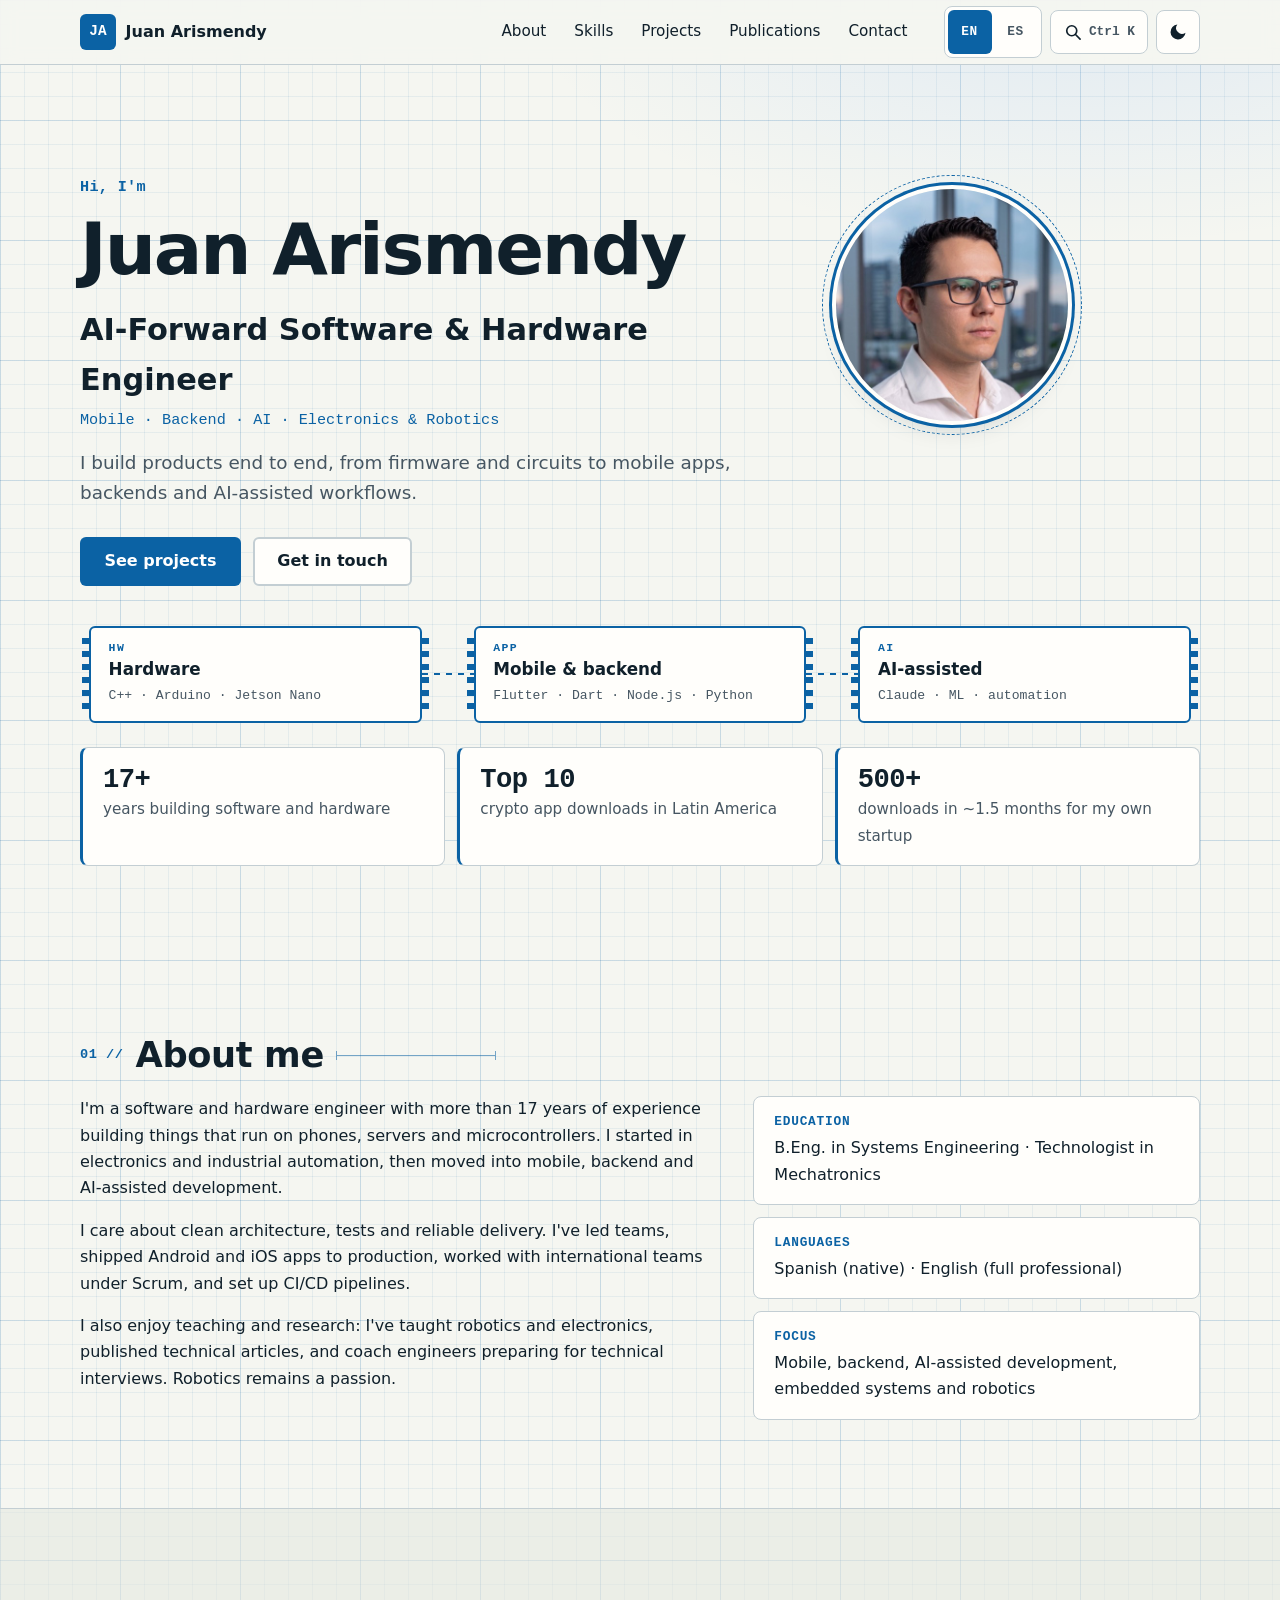
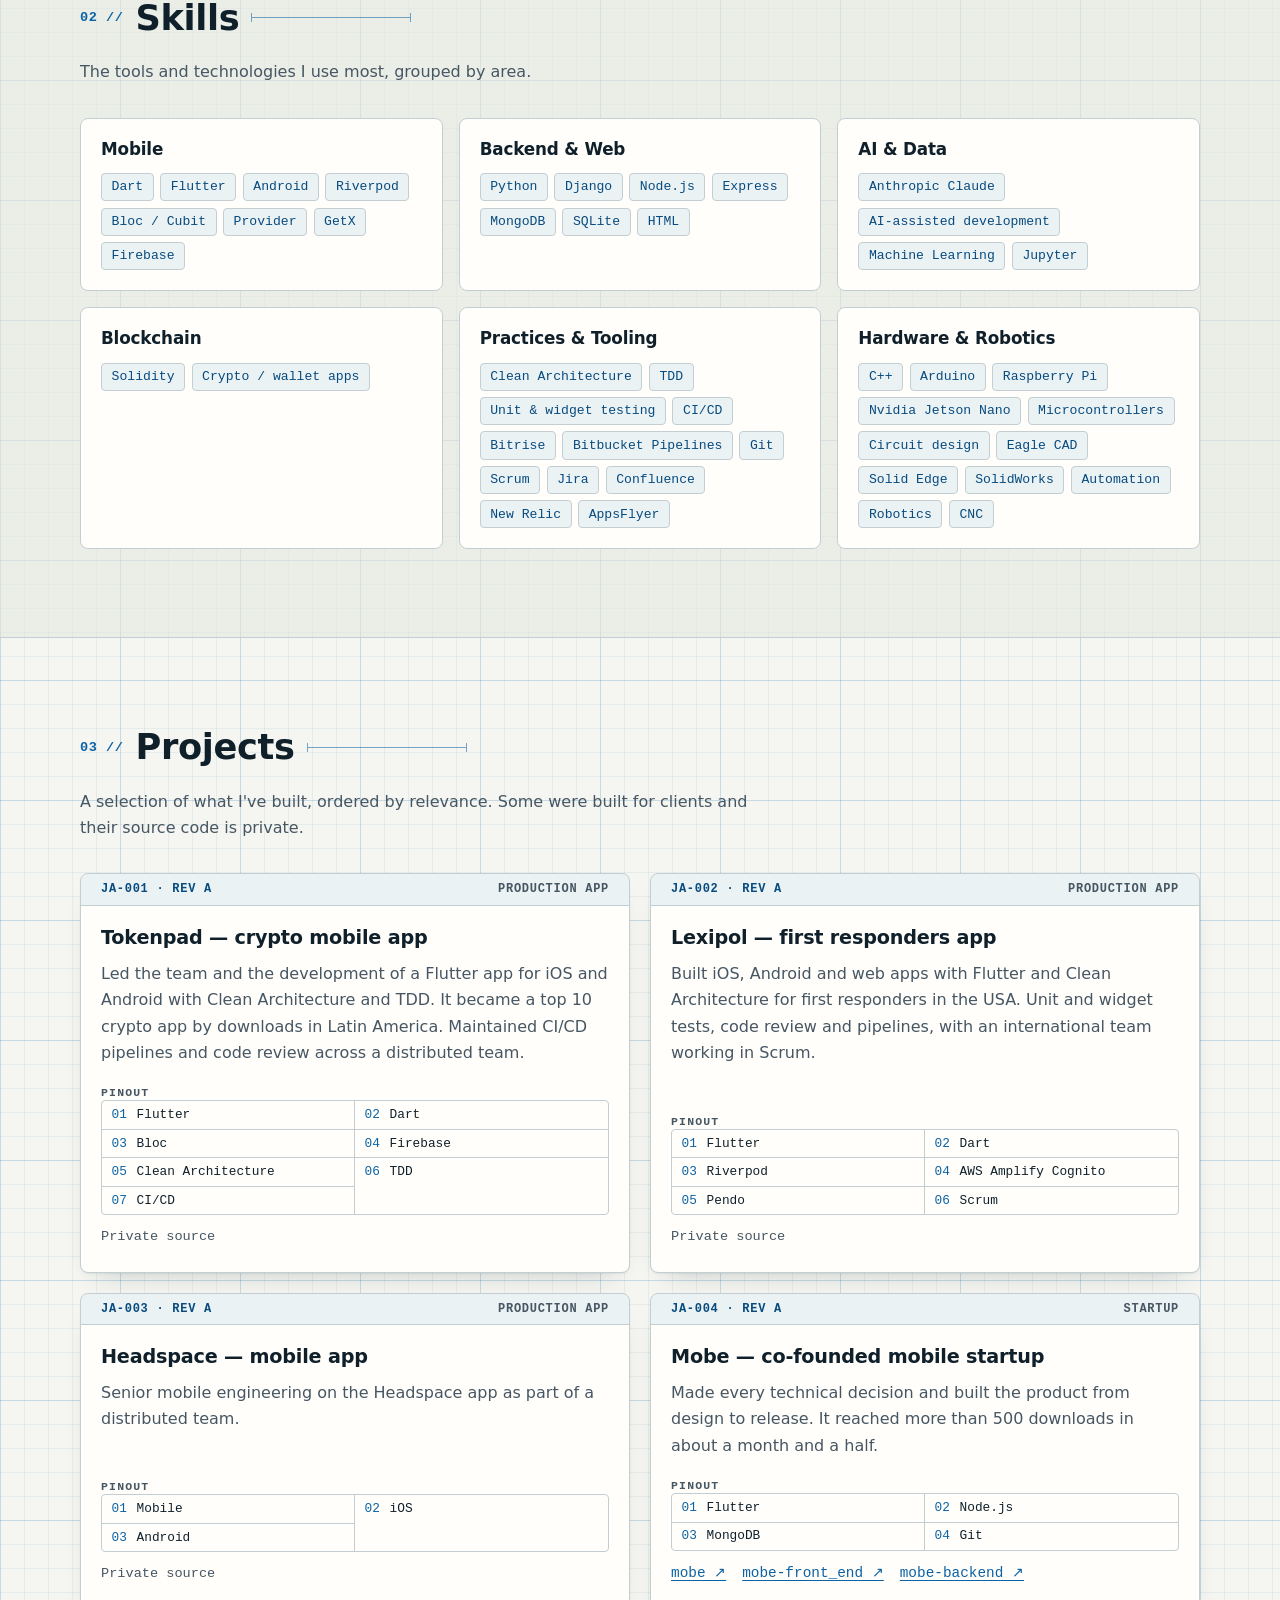
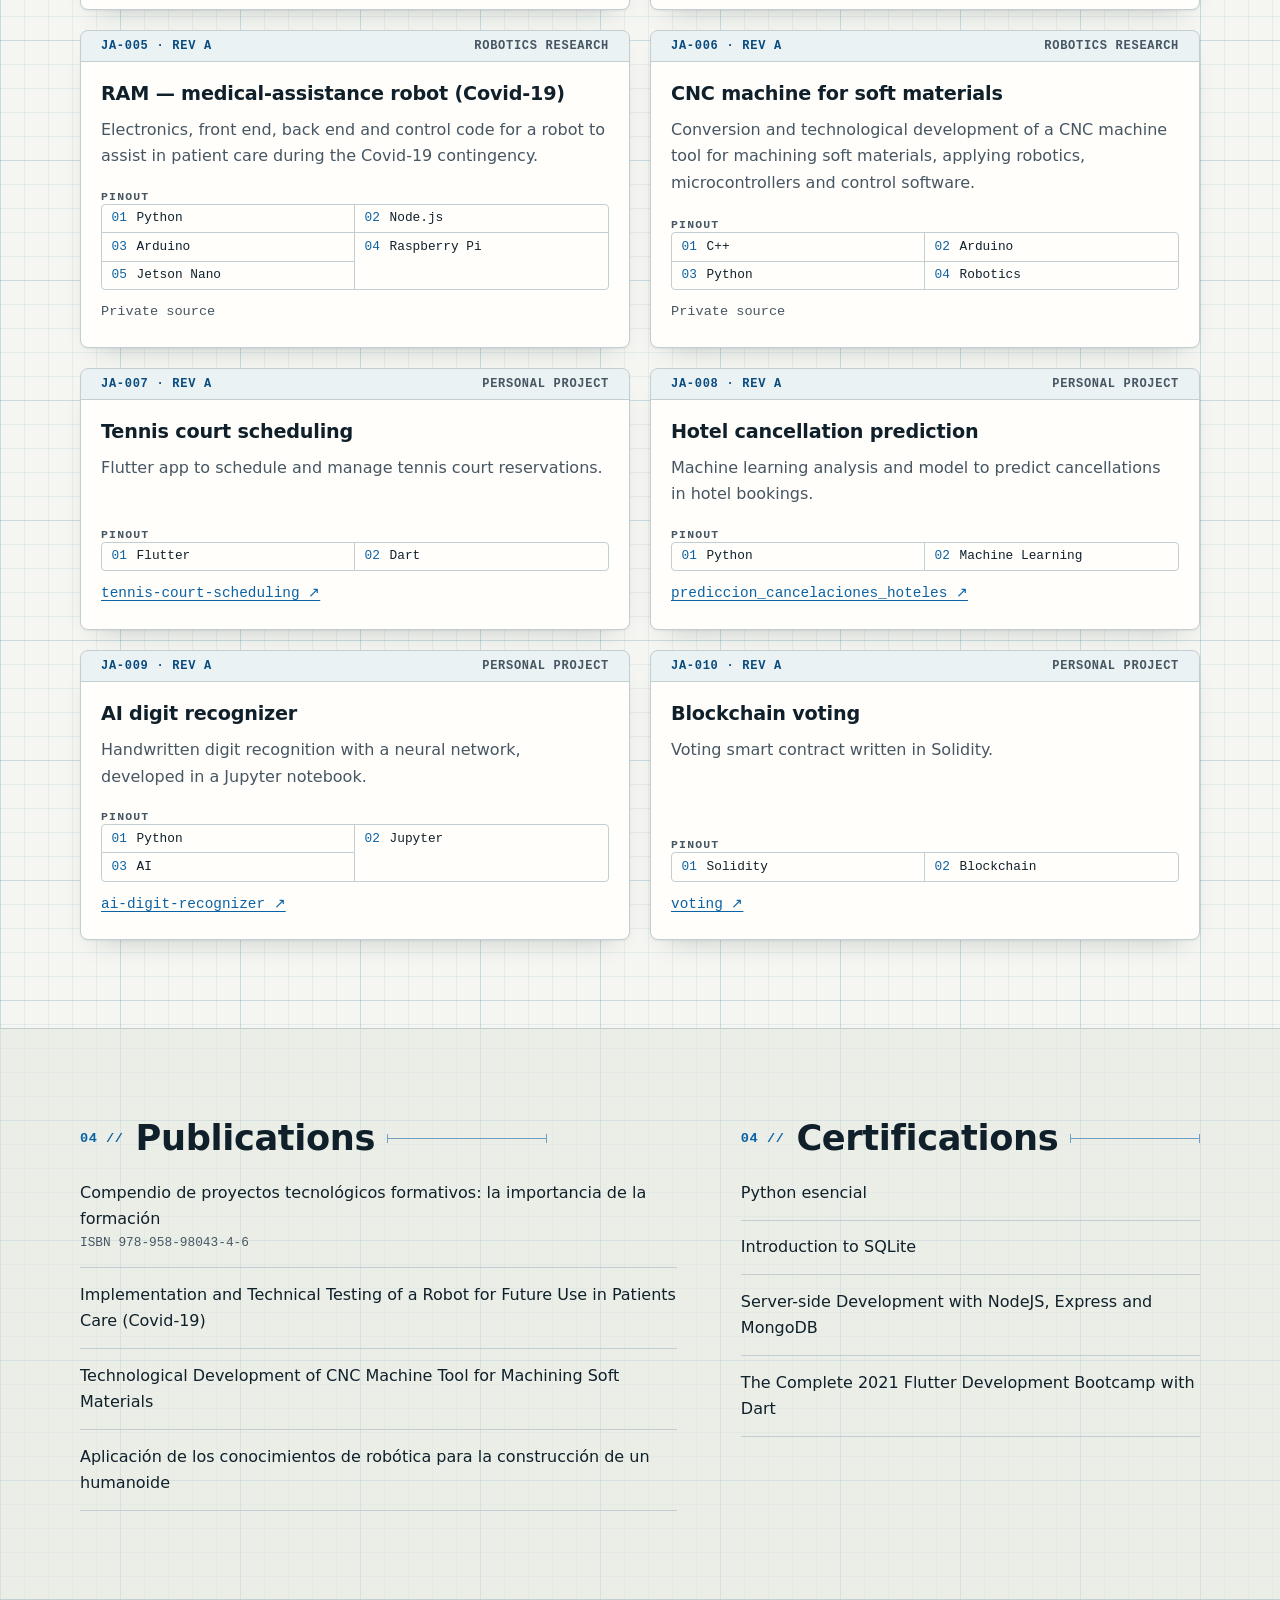
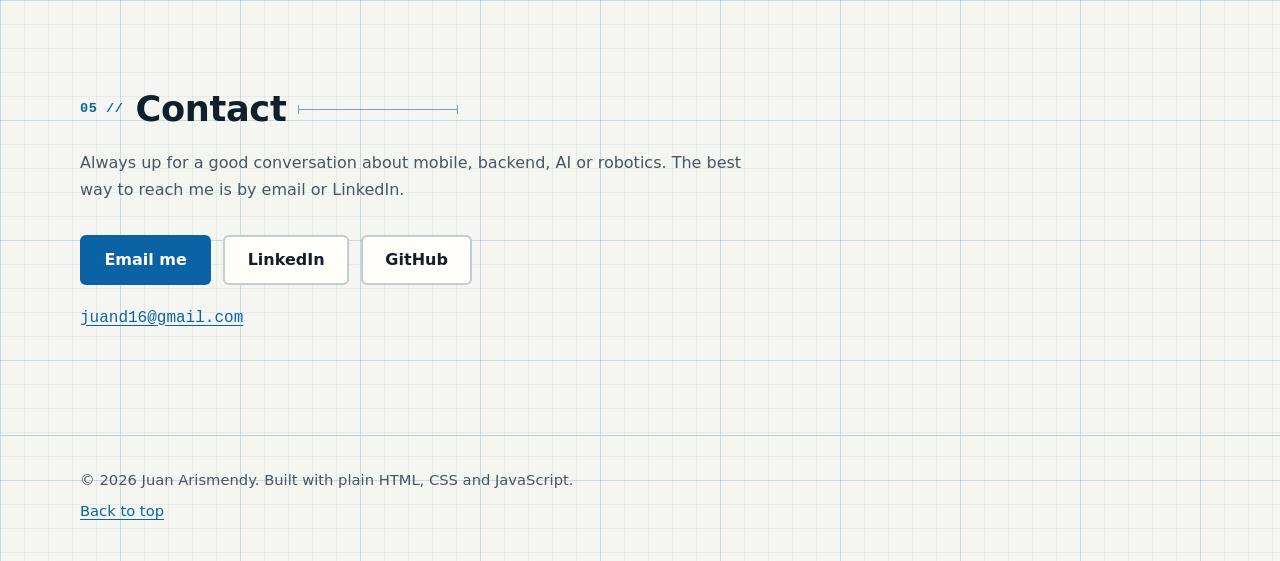
==== index.html @ 68028ad1 "Step B: hero hardware-to-AI circuit with animated traces Co-authored-by: Cursor <cursoragent@cursor." ====
<!DOCTYPE html>
<html lang="en">
<head>
  <meta charset="utf-8">
  <meta name="viewport" content="width=device-width, initial-scale=1">
  <title>Juan Arismendy — AI-Forward Software &amp; Hardware Engineer</title>
  <meta name="description" id="meta-description" content="Portfolio of Juan Arismendy: software and hardware engineer building mobile, backend, AI and robotics products.">
  <meta name="author" content="Juan Arismendy">
  <meta name="color-scheme" content="light dark">
  <meta name="theme-color" content="#f5f6f1">

  <link rel="canonical" href="https://juanda16.github.io/">
  <link rel="alternate" hreflang="en" href="https://juanda16.github.io/?lang=en">
  <link rel="alternate" hreflang="es" href="https://juanda16.github.io/?lang=es">
  <link rel="alternate" hreflang="x-default" href="https://juanda16.github.io/">

  <link rel="icon" href="assets/favicon.svg" type="image/svg+xml">

  <meta property="og:type" content="website">
  <meta property="og:site_name" content="Juan Arismendy">
  <meta property="og:url" content="https://juanda16.github.io/">
  <meta property="og:title" id="og-title" content="Juan Arismendy — AI-Forward Software &amp; Hardware Engineer">
  <meta property="og:description" id="og-description" content="Portfolio of Juan Arismendy: software and hardware engineer building mobile, backend, AI and robotics products.">
  <meta property="og:image" content="https://juanda16.github.io/assets/og-image.png">
  <meta property="og:image:width" content="1200">
  <meta property="og:image:height" content="630">
  <meta property="og:image:alt" content="Juan Arismendy — AI-Forward Software and Hardware Engineer">
  <meta property="og:locale" id="og-locale" content="en_US">
  <meta property="og:locale:alternate" id="og-locale-alt" content="es_CO">
  <meta name="twitter:card" content="summary_large_image">

  <script>
    // Apply the theme before first paint to avoid a flash.
    (function () {
      var root = document.documentElement;
      var theme = null;
      try { theme = localStorage.getItem('theme'); } catch (e) {}
      if (theme !== 'light' && theme !== 'dark') {
        theme = window.matchMedia && matchMedia('(prefers-color-scheme: dark)').matches ? 'dark' : 'light';
      }
      root.dataset.theme = theme;
      root.classList.add('is-loading');
    })();
  </script>
  <link rel="stylesheet" href="css/style.css?v=5">
  <script src="js/app.js?v=5" defer></script>
</head>
<body id="top">
  <a class="skip-link" href="#main" data-i18n="a11y.skip">Skip to content</a>

  <header class="site-header">
    <div class="container bar">
      <a class="brand" href="#top" aria-label="Juan Arismendy">
        <span class="brand-mark" aria-hidden="true">JA</span>
        <span class="brand-name">Juan Arismendy</span>
      </a>

      <nav id="site-nav" class="site-nav" data-i18n-attr="aria-label:a11y.nav" aria-label="Main">
        <ul>
          <li><a href="#about" data-i18n="nav.about">About</a></li>
          <li><a href="#skills" data-i18n="nav.skills">Skills</a></li>
          <li><a href="#projects" data-i18n="nav.projects">Projects</a></li>
          <li><a href="#publications" data-i18n="nav.publications">Publications</a></li>
          <li><a href="#contact" data-i18n="nav.contact">Contact</a></li>
        </ul>
      </nav>

      <div class="controls">
        <div class="lang-toggle" role="group" data-i18n-attr="aria-label:a11y.language" aria-label="Language">
          <button type="button" data-lang-btn="en" lang="en" aria-pressed="true" title="English">EN</button>
          <button type="button" data-lang-btn="es" lang="es" aria-pressed="false" title="Español">ES</button>
        </div>

        <button type="button" id="palette-btn" class="icon-btn palette-btn" aria-haspopup="dialog" data-i18n-attr="aria-label:palette.open" aria-label="Open command palette">
          <svg viewBox="0 0 24 24" width="20" height="20" aria-hidden="true" focusable="false"><circle cx="10.5" cy="10.5" r="6" fill="none" stroke="currentColor" stroke-width="2"/><path stroke="currentColor" stroke-width="2" stroke-linecap="round" d="m15 15 5.5 5.5"/></svg>
          <kbd id="palette-kbd" aria-hidden="true">Ctrl K</kbd>
        </button>

        <button type="button" id="theme-toggle" class="icon-btn" aria-label="Switch theme">
          <svg class="icon icon-moon" viewBox="0 0 24 24" width="20" height="20" aria-hidden="true" focusable="false"><path fill="currentColor" d="M21 12.8A9 9 0 1 1 11.2 3a7 7 0 0 0 9.8 9.8Z"/></svg>
          <svg class="icon icon-sun" viewBox="0 0 24 24" width="20" height="20" aria-hidden="true" focusable="false"><circle cx="12" cy="12" r="4.5" fill="currentColor"/><path stroke="currentColor" stroke-width="2" stroke-linecap="round" d="M12 2v2.5M12 19.5V22M2 12h2.5M19.5 12H22M4.9 4.9l1.8 1.8M17.3 17.3l1.8 1.8M4.9 19.1l1.8-1.8M17.3 6.7l1.8-1.8"/></svg>
        </button>

        <button type="button" id="menu-toggle" class="icon-btn menu-btn" aria-expanded="false" aria-controls="site-nav" data-i18n-attr="aria-label:a11y.menu" aria-label="Menu">
          <svg viewBox="0 0 24 24" width="22" height="22" aria-hidden="true" focusable="false"><path stroke="currentColor" stroke-width="2" stroke-linecap="round" d="M4 7h16M4 12h16M4 17h16"/></svg>
        </button>
      </div>
    </div>
  </header>

  <main id="main">
    <noscript>
      <p class="container noscript">
        This site needs JavaScript to show its content. / Este sitio necesita JavaScript para mostrar su contenido.
        <a href="https://github.com/Juanda16">GitHub</a> ·
        <a href="https://www.linkedin.com/in/juanarismendy16/">LinkedIn</a>
      </p>
    </noscript>

    <section class="hero" aria-labelledby="hero-title">
      <div class="container hero-inner">
        <div class="hero-grid">
          <div class="hero-text">
            <p class="eyebrow" data-i18n="hero.greeting">Hi, I'm</p>
            <h1 id="hero-title">Juan Arismendy</h1>
            <p class="hero-role" data-i18n="hero.role">AI-Forward Software &amp; Hardware Engineer</p>
            <p class="hero-stack" data-i18n="hero.stack">Mobile · Backend · AI · Electronics &amp; Robotics</p>
            <p class="hero-tagline" data-i18n="hero.tagline"></p>
            <div class="hero-cta">
              <a class="btn btn-primary" href="#projects" data-i18n="hero.ctaProjects">See projects</a>
              <a class="btn btn-ghost" href="#contact" data-i18n="hero.ctaContact">Get in touch</a>
            </div>
          </div>
          <img class="avatar" src="assets/avatar.jpg" width="480" height="480" fetchpriority="high" decoding="async"
               data-i18n-attr="alt:hero.photoAlt" alt="Portrait of Juan Arismendy">
        </div>
        <ol class="circuit-list" id="hero-circuit" data-i18n-attr="aria-label:hero.circuitLabel" aria-label="From hardware to mobile to AI"></ol>
        <ul class="highlights" id="hero-highlights"></ul>
      </div>
    </section>

    <section id="about" class="section" aria-labelledby="about-title">
      <div class="container">
        <h2 id="about-title" class="section-title" data-i18n="about.title">About me</h2>
        <div class="about-grid">
          <div class="prose">
            <p data-i18n="about.p1"></p>
            <p data-i18n="about.p2"></p>
            <p data-i18n="about.p3"></p>
          </div>
          <dl class="facts" id="about-facts"></dl>
        </div>
      </div>
    </section>

    <section id="skills" class="section section-alt" aria-labelledby="skills-title">
      <div class="container">
        <h2 id="skills-title" class="section-title" data-i18n="skills.title">Skills</h2>
        <p class="section-intro" data-i18n="skills.intro"></p>
        <div class="skills-grid" id="skills-grid"></div>
      </div>
    </section>

    <section id="projects" class="section" aria-labelledby="projects-title">
      <div class="container">
        <h2 id="projects-title" class="section-title" data-i18n="projects.title">Projects</h2>
        <p class="section-intro" data-i18n="projects.intro"></p>
        <div class="projects-grid" id="projects-grid"></div>
      </div>
    </section>

    <section id="publications" class="section section-alt" aria-labelledby="pubs-title">
      <div class="container two-col">
        <div>
          <h2 id="pubs-title" class="section-title" data-i18n="publications.title">Publications</h2>
          <ul class="plain-list" id="pubs-list"></ul>
        </div>
        <div>
          <h2 id="certs-title" class="section-title" data-i18n="certifications.title">Certifications</h2>
          <ul class="plain-list" id="certs-list"></ul>
        </div>
      </div>
    </section>

    <section id="contact" class="section" aria-labelledby="contact-title">
      <div class="container contact">
        <h2 id="contact-title" class="section-title" data-i18n="contact.title">Contact</h2>
        <p class="section-intro" data-i18n="contact.text"></p>
        <ul class="contact-links">
          <li><a class="btn btn-primary" href="mailto:juand16@gmail.com"><span data-i18n="contact.email">Email</span><span class="sr-only">: juand16@gmail.com</span></a></li>
          <li><a class="btn btn-ghost" href="https://www.linkedin.com/in/juanarismendy16/" target="_blank" rel="noopener noreferrer">LinkedIn</a></li>
          <li><a class="btn btn-ghost" href="https://github.com/Juanda16" target="_blank" rel="noopener noreferrer">GitHub</a></li>
        </ul>
        <p class="contact-mail"><a href="mailto:juand16@gmail.com">juand16@gmail.com</a></p>
      </div>
    </section>
  </main>

  <footer class="site-footer">
    <div class="container">
      <p data-i18n="footer.text"></p>
      <p><a href="#top" data-i18n="footer.top">Back to top</a></p>
    </div>
  </footer>

  <dialog id="palette" class="palette" data-i18n-attr="aria-label:palette.title" aria-label="Command palette">
    <input id="palette-input" class="palette-input" type="text" role="combobox" aria-expanded="true"
           aria-controls="palette-list" aria-autocomplete="list" autocomplete="off" autocapitalize="off" spellcheck="false"
           data-i18n-attr="placeholder:palette.placeholder;aria-label:palette.title" placeholder="Type a command…">
    <ul id="palette-list" class="palette-list" role="listbox"></ul>
    <p id="palette-output" class="palette-output" role="status" aria-live="polite"></p>
    <p class="palette-hint" data-i18n="palette.hint"></p>
  </dialog>
</body>
</html>
---- css/style.css ----
/* ==========================================================================
   Juan Arismendy — personal site
   Concept: "from circuit to app". Engineering-drawing look (blueprint / graph
   paper), datasheet-style project cards, command palette.
   Mobile first, no dependencies.
   Themes are set with [data-theme] on <html>; without JS the system
   preference (prefers-color-scheme) is used.
   ========================================================================== */

:root {
  /* light = graph paper */
  --bg: #f5f6f1;
  --grid: rgb(11 98 164 / 0.07);
  --grid-strong: rgb(11 98 164 / 0.13);
  --surface: #fffefb;
  --surface-alt: rgb(228 232 224 / 0.55);
  --text: #10202b;
  --muted: #465662;
  --accent: #0b62a4;
  --accent-strong: #084b7f;
  --on-accent: #ffffff;
  --tag-bg: rgb(11 98 164 / 0.08);
  --border: #c3ced3;
  --shadow: 0 1px 2px rgb(16 32 43 / 0.06), 0 14px 28px -18px rgb(16 32 43 / 0.28);

  --font: system-ui, -apple-system, "Segoe UI", Roboto, "Helvetica Neue", Arial, sans-serif;
  --mono: ui-monospace, SFMono-Regular, Menlo, Consolas, "Liberation Mono", monospace;
  --radius: 8px;
  --maxw: 70rem;
  --header-h: 4rem;

  color-scheme: light;
}

/* dark = blueprint. Follows the system unless a theme was chosen. */
@media (prefers-color-scheme: dark) {
  :root:not([data-theme]) {
    --bg: #0a1a2f;
    --grid: rgb(92 200 255 / 0.07);
    --grid-strong: rgb(92 200 255 / 0.14);
    --surface: #0f2440;
    --surface-alt: rgb(15 36 64 / 0.55);
    --text: #e6eef8;
    --muted: #9fb6cd;
    --accent: #5cc8ff;
    --accent-strong: #8ddbff;
    --on-accent: #04213a;
    --tag-bg: rgb(92 200 255 / 0.1);
    --border: #21406a;
    --shadow: 0 1px 2px rgb(0 0 0 / 0.4), 0 14px 28px -18px rgb(0 0 0 / 0.7);
    color-scheme: dark;
  }
}

:root[data-theme="dark"] {
  --bg: #0a1a2f;
  --grid: rgb(92 200 255 / 0.07);
  --grid-strong: rgb(92 200 255 / 0.14);
  --surface: #0f2440;
  --surface-alt: rgb(15 36 64 / 0.55);
  --text: #e6eef8;
  --muted: #9fb6cd;
  --accent: #5cc8ff;
  --accent-strong: #8ddbff;
  --on-accent: #04213a;
  --tag-bg: rgb(92 200 255 / 0.1);
  --border: #21406a;
  --shadow: 0 1px 2px rgb(0 0 0 / 0.4), 0 14px 28px -18px rgb(0 0 0 / 0.7);
  color-scheme: dark;
}

/* ---------- Base ---------- */
*, *::before, *::after { box-sizing: border-box; }

html {
  scroll-behavior: smooth;
  scroll-padding-top: calc(var(--header-h) + 1rem);
  -webkit-text-size-adjust: 100%;
}

body {
  margin: 0;
  font-family: var(--font);
  font-size: 1rem;
  line-height: 1.65;
  color: var(--text);
  background-color: var(--bg);
  /* engineering graph paper: minor 24px, major 120px */
  background-image:
    linear-gradient(var(--grid-strong) 1px, transparent 1px),
    linear-gradient(90deg, var(--grid-strong) 1px, transparent 1px),
    linear-gradient(var(--grid) 1px, transparent 1px),
    linear-gradient(90deg, var(--grid) 1px, transparent 1px);
  background-size: 120px 120px, 120px 120px, 24px 24px, 24px 24px;
}

/* Hide content until translations are applied (avoids layout jumps). */
.is-loading main,
.is-loading .site-footer { visibility: hidden; }

img, svg { max-width: 100%; }
h1, h2, h3 { line-height: 1.2; margin: 0; letter-spacing: -0.01em; }
p { margin: 0 0 1rem; }
ul, ol { margin: 0; padding: 0; list-style: none; }

a { color: var(--accent); text-underline-offset: 0.2em; }
a:hover { color: var(--accent-strong); }

:focus-visible {
  outline: 3px solid var(--accent);
  outline-offset: 3px;
  border-radius: 4px;
}

.container { width: min(100% - 2.5rem, var(--maxw)); margin-inline: auto; }

.sr-only {
  position: absolute; width: 1px; height: 1px; margin: -1px; padding: 0;
  overflow: hidden; clip: rect(0 0 0 0); white-space: nowrap; border: 0;
}

.skip-link {
  position: absolute; left: 1rem; top: -4rem; z-index: 100;
  padding: 0.6rem 1rem; border-radius: 6px;
  background: var(--accent); color: var(--on-accent); font-weight: 600;
  text-decoration: none;
}
.skip-link:focus { top: 1rem; color: var(--on-accent); }

.noscript { padding-block: 2rem; }

/* ---------- Header ---------- */
.site-header {
  position: sticky; top: 0; z-index: 50;
  background: var(--bg);
  border-bottom: 1px solid var(--border);
}
@supports (background: color-mix(in srgb, red, blue)) {
  .site-header { background: color-mix(in srgb, var(--bg) 92%, transparent); backdrop-filter: blur(8px); }
}

.bar {
  display: flex; align-items: center; justify-content: space-between;
  gap: 1rem; min-height: var(--header-h);
}

.brand {
  display: inline-flex; align-items: center; gap: 0.6rem;
  color: var(--text); text-decoration: none; font-weight: 700;
}
.brand:hover { color: var(--text); }
.brand-mark {
  display: grid; place-items: center; width: 2.25rem; height: 2.25rem;
  border-radius: 6px; background: var(--accent); color: var(--on-accent);
  font-family: var(--mono); font-size: 0.9rem; font-weight: 700;
}
.brand-name { display: none; }

.controls { display: flex; align-items: center; gap: 0.5rem; }

.lang-toggle {
  display: inline-flex; padding: 3px; gap: 2px;
  border: 1px solid var(--border); border-radius: 8px; background: var(--surface);
}
.lang-toggle button {
  min-width: 2.75rem; min-height: 2.75rem; padding: 0 0.5rem;
  border: 0; border-radius: 6px; cursor: pointer;
  background: transparent; color: var(--muted);
  font: 600 0.8rem/1 var(--mono); letter-spacing: 0.04em;
}
.lang-toggle button[aria-pressed="true"] { background: var(--accent); color: var(--on-accent); }
.lang-toggle button:not([aria-pressed="true"]):hover { color: var(--text); }

.icon-btn {
  display: inline-flex; align-items: center; justify-content: center; gap: 0.4rem;
  min-width: 2.75rem; height: 2.75rem; padding: 0;
  border: 1px solid var(--border); border-radius: 8px; cursor: pointer;
  background: var(--surface); color: var(--text);
  font: 600 0.8rem/1 var(--mono);
}
.icon-btn:hover { border-color: var(--accent); color: var(--accent); }
.icon-btn kbd { display: none; font: inherit; color: var(--muted); }

/* Theme icon: show the icon of the theme you would switch to. */
.icon-sun { display: none; }
:root[data-theme="dark"] .icon-sun { display: block; }
:root[data-theme="dark"] .icon-moon { display: none; }

/* Mobile navigation (collapsed by default) */
.site-nav {
  position: absolute; left: 0; right: 0; top: 100%;
  display: none;
  background: var(--bg); border-bottom: 1px solid var(--border);
  padding: 0.5rem 1.25rem 1rem;
}
.site-nav.is-open { display: block; }
.site-nav a {
  display: block; padding: 0.85rem 0.25rem;
  color: var(--text); text-decoration: none; font-weight: 500;
  border-bottom: 1px solid var(--border);
}
.site-nav li:last-child a { border-bottom: 0; }
.site-nav a:hover { color: var(--accent); }

/* ---------- Hero ---------- */
.hero {
  padding-block: clamp(3.5rem, 10vw, 7rem) clamp(3rem, 8vw, 5rem);
  background:
    radial-gradient(60rem 28rem at 85% -10%, rgb(92 160 255 / 0.14), transparent 60%);
}
.hero-grid { display: grid; gap: 1.5rem; }
.hero-text { min-width: 0; }
.avatar {
  order: -1; /* mobile: photo above the name */
  width: 7rem; height: 7rem; border-radius: 50%;
  object-fit: cover; background: var(--surface);
  border: 4px solid var(--surface);
  box-shadow: 0 0 0 3px var(--accent), var(--shadow);
  outline: 1px dashed var(--accent); outline-offset: 9px;
}
.eyebrow {
  margin-bottom: 0.5rem; color: var(--accent);
  font: 600 0.95rem/1.4 var(--mono); letter-spacing: 0.02em;
}
.hero h1 { font-size: clamp(2.4rem, 8vw, 4.5rem); font-weight: 800; letter-spacing: -0.03em; }
.hero-role {
  margin: 0.75rem 0 0.25rem;
  font-size: clamp(1.25rem, 3.6vw, 1.9rem); font-weight: 700; color: var(--text);
}
.hero-stack { color: var(--accent); font: 500 0.95rem/1.5 var(--mono); }
.hero-tagline { max-width: 42rem; margin: 1rem 0 0; font-size: 1.15rem; color: var(--muted); }
.hero-cta { display: flex; flex-wrap: wrap; gap: 0.75rem; margin-top: 1.75rem; }

.highlights {
  display: grid; gap: 0.75rem; margin-top: 2.5rem;
  grid-template-columns: 1fr;
}
.highlights li {
  padding: 1rem 1.25rem; border: 1px solid var(--border);
  border-left: 3px solid var(--accent);
  border-radius: var(--radius); background: var(--surface);
}
.highlights strong { display: block; font-size: 1.7rem; line-height: 1.2; letter-spacing: -0.02em; font-family: var(--mono); }
.highlights span { color: var(--muted); font-size: 0.95rem; }


/* Hero "circuit": hardware -> mobile & backend -> AI */
.circuit-list { display: flex; flex-direction: column; align-items: stretch; margin-top: 2.5rem; }
.node {
  position: relative; display: flex; flex-direction: column; gap: 0.15rem;
  padding: 0.9rem 1.1rem; border: 2px solid var(--accent); border-radius: 6px;
  background: var(--surface);
}
/* IC pins on both sides */
.node::before, .node::after {
  content: ""; position: absolute; top: 0.6rem; bottom: 0.6rem; width: 7px;
  background: repeating-linear-gradient(to bottom, var(--accent) 0 6px, transparent 6px 13px);
}
.node::before { left: -9px; }
.node::after { right: -9px; }
.node-tag { color: var(--accent); font: 700 0.72rem/1 var(--mono); letter-spacing: 0.12em; }
.node strong { font-size: 1.05rem; }
.node-items { color: var(--muted); font: 500 0.82rem/1.5 var(--mono); }
.wire {
  align-self: center; width: 2px; height: 2.25rem;
  background: repeating-linear-gradient(to bottom, var(--accent) 0 6px, transparent 6px 12px);
  background-size: 2px 12px;
  animation: flow-y 0.9s linear infinite;
}
@keyframes flow-y { to { background-position: 0 12px; } }
@keyframes flow-x { to { background-position: 12px 0; } }
.circuit-list + .highlights { margin-top: 1.5rem; }

/* ---------- Buttons ---------- */
.btn {
  display: inline-flex; align-items: center; justify-content: center;
  min-height: 2.9rem; padding: 0.6rem 1.4rem; border-radius: 6px;
  border: 2px solid transparent; font-weight: 600; text-decoration: none;
  transition: transform 0.15s ease, background-color 0.15s ease, border-color 0.15s ease;
}
.btn:hover { transform: translateY(-1px); }
.btn-primary { background: var(--accent); color: var(--on-accent); }
.btn-primary:hover { background: var(--accent-strong); color: var(--on-accent); }
.btn-ghost { border-color: var(--border); color: var(--text); background: var(--surface); }
.btn-ghost:hover { border-color: var(--accent); color: var(--accent); }

/* ---------- Sections ---------- */
main { counter-reset: sec; }
.section { padding-block: clamp(3rem, 8vw, 5.5rem); counter-increment: sec; }
.section-alt { background: var(--surface-alt); border-block: 1px solid var(--border); }

/* Section title with drawing-style index and dimension line */
.section-title {
  display: flex; align-items: center; gap: 0.75rem;
  margin-bottom: 1.25rem;
  font-size: clamp(1.6rem, 4.5vw, 2.2rem); font-weight: 800;
}
.section-title::before {
  content: counter(sec, decimal-leading-zero) " //";
  color: var(--accent); font: 700 0.85rem/1 var(--mono); letter-spacing: 0.04em;
}
.section-title::after {
  content: ""; flex: 1; max-width: 10rem; height: 9px;
  border-inline: 1px solid var(--accent);
  background: linear-gradient(var(--accent), var(--accent)) center / 100% 1px no-repeat;
  opacity: 0.55;
}
.section-intro { max-width: 42rem; margin-bottom: 2rem; color: var(--muted); }

/* About */
.about-grid { display: grid; gap: 2rem; }
.prose { max-width: 40rem; }
.prose p { color: var(--text); }

.facts { display: grid; gap: 0.75rem; margin: 0; align-content: start; }
.facts > div {
  padding: 1rem 1.25rem; border: 1px solid var(--border);
  border-radius: var(--radius); background: var(--surface);
}
.facts dt { color: var(--accent); font: 600 0.8rem/1.4 var(--mono); text-transform: uppercase; letter-spacing: 0.06em; }
.facts dd { margin: 0.25rem 0 0; }

/* Skills */
.skills-grid { display: grid; gap: 1rem; grid-template-columns: 1fr; }
.skill-card {
  padding: 1.25rem; border: 1px solid var(--border);
  border-radius: var(--radius); background: var(--surface);
}
.skill-card h3 { margin-bottom: 0.9rem; font-size: 1.05rem; }

.chips { display: flex; flex-wrap: wrap; gap: 0.4rem; }
.chip {
  padding: 0.2rem 0.6rem; border-radius: 4px;
  border: 1px solid var(--border);
  background: var(--tag-bg); color: var(--accent-strong);
  font: 500 0.82rem/1.5 var(--mono);
}
:root[data-theme="light"] .chip { color: var(--accent-strong); }

/* Projects: datasheet cards */
.projects-grid { display: grid; gap: 1.25rem; grid-template-columns: 1fr; }
.project {
  display: flex; flex-direction: column;
  border: 1px solid var(--border); border-radius: var(--radius);
  background: var(--surface); box-shadow: var(--shadow); overflow: hidden;
}
.ds-head {
  display: flex; align-items: center; justify-content: space-between; gap: 1rem;
  padding: 0.5rem 1.25rem;
  background: var(--tag-bg); border-bottom: 1px solid var(--border);
  font: 600 0.75rem/1.2 var(--mono); letter-spacing: 0.06em; text-transform: uppercase;
}
.ds-ref { color: var(--accent-strong); }
.ds-kind { color: var(--muted); text-align: right; }
.ds-body { display: flex; flex-direction: column; gap: 0.75rem; flex: 1; padding: 1.25rem 1.25rem 1.5rem; }
.project h3 { font-size: 1.2rem; }
.project p { margin: 0; color: var(--muted); }

.pinout-wrap { margin-top: auto; padding-top: 0.5rem; }
.pinout-title { margin: 0 0 0.35rem; font: 600 0.72rem/1.2 var(--mono); letter-spacing: 0.1em; text-transform: uppercase; color: var(--muted); }
.pinout {
  display: grid; grid-template-columns: repeat(2, minmax(0, 1fr));
  border: 1px solid var(--border); border-radius: 4px; overflow: hidden;
  font: 500 0.8rem/1.4 var(--mono);
}
.pinout li {
  display: flex; gap: 0.6rem; padding: 0.3rem 0.6rem; min-width: 0;
  border-top: 1px solid var(--border);
}
.pinout li:nth-child(-n + 2) { border-top: 0; }
.pinout li:nth-child(odd) { border-right: 1px solid var(--border); }
.pin-n { color: var(--accent); flex: none; }
.pin-s { overflow-wrap: anywhere; }

.project-links { display: flex; flex-wrap: wrap; gap: 0.5rem 1rem; }
.project-links a { font: 500 0.9rem/1.5 var(--mono); }
.project-private { color: var(--muted); font: 500 0.85rem/1.5 var(--mono); }

/* Publications & certifications */
.two-col { display: grid; gap: 2.5rem; }
.plain-list li { padding: 0.85rem 0; border-bottom: 1px solid var(--border); }
.plain-list li:first-child { padding-top: 0; }
.plain-list small { display: block; color: var(--muted); font-family: var(--mono); font-size: 0.8rem; }

/* Contact */
.contact-links { display: flex; flex-wrap: wrap; gap: 0.75rem; }
.contact-mail { margin-top: 1.25rem; font-family: var(--mono); }

/* Footer */
.site-footer { padding-block: 2rem; border-top: 1px solid var(--border); color: var(--muted); font-size: 0.92rem; }
.site-footer p { margin-bottom: 0.4rem; }

/* ---------- Command palette ---------- */
.palette {
  width: min(38rem, calc(100% - 2rem)); max-height: min(30rem, 80vh);
  margin: 12vh auto auto; padding: 0;
  border: 1px solid var(--accent); border-radius: var(--radius);
  background: var(--surface); color: var(--text);
  box-shadow: 0 24px 60px -12px rgb(0 0 0 / 0.5);
}
.palette::backdrop { background: rgb(4 12 24 / 0.55); }
.palette[open] { display: flex; flex-direction: column; }
.palette-input {
  width: 100%; padding: 1rem 1.25rem; border: 0; border-bottom: 1px solid var(--border);
  background: transparent; color: var(--text); font: 500 1rem/1.4 var(--mono);
}
.palette-input:focus { outline: none; }
.palette-input:focus-visible { outline: none; box-shadow: inset 0 -2px 0 var(--accent); }
.palette-list { overflow-y: auto; padding: 0.4rem; }
.palette-item {
  display: flex; align-items: center; justify-content: space-between; gap: 1rem;
  padding: 0.6rem 0.85rem; border-radius: 6px; cursor: pointer;
}
.palette-item[aria-selected="true"] { background: var(--accent); color: var(--on-accent); }
.palette-item small { font: 500 0.72rem/1 var(--mono); letter-spacing: 0.06em; text-transform: uppercase; opacity: 0.75; }
.palette-empty { padding: 1rem 1.25rem; color: var(--muted); }
.palette-output {
  margin: 0; padding: 0.75rem 1.25rem; border-top: 1px solid var(--border);
  font: 500 0.85rem/1.5 var(--mono); color: var(--accent-strong); white-space: pre-line;
}
.palette-output:empty { display: none; }
.palette-hint { margin: 0; padding: 0.55rem 1.25rem; border-top: 1px solid var(--border); color: var(--muted); font: 500 0.72rem/1.4 var(--mono); }

/* ---------- Larger screens ---------- */
@media (min-width: 40rem) {
  .brand-name { display: inline; }
  .icon-btn kbd { display: inline; }
  .icon-btn.palette-btn { padding: 0 0.75rem; }
  /* photo to the right of the name */
  .hero-grid { grid-template-columns: minmax(0, 44rem) auto; justify-content: start; align-items: start; gap: 3rem; }
  .avatar { order: 0; width: 11rem; height: 11rem; margin-top: 1.5rem; }
  .highlights { grid-template-columns: repeat(3, 1fr); }
  .circuit-list { flex-direction: row; align-items: stretch; padding-inline: 9px; }
  .node { flex: 1 1 0; }
  .wire {
    flex: 0 0 3.25rem; align-self: center; width: auto; height: 2px;
    background: repeating-linear-gradient(to right, var(--accent) 0 6px, transparent 6px 12px);
    background-size: 12px 2px;
    animation-name: flow-x;
  }
  .skills-grid { grid-template-columns: repeat(2, 1fr); }
  .projects-grid { grid-template-columns: repeat(2, 1fr); }
}

@media (min-width: 56rem) {
  .avatar { width: 15rem; height: 15rem; margin-top: 0.5rem; }
  .menu-btn { display: none; }
  .bar { gap: 1.5rem; }
  .site-nav {
    position: static; display: block; margin-left: auto;
    padding: 0; border: 0; background: transparent;
  }
  .site-nav ul { display: flex; gap: 0.25rem; }
  .site-nav a { padding: 0.5rem 0.75rem; border: 0 !important; border-radius: 6px; font-size: 0.95rem; }
  .site-nav a:hover { background: var(--tag-bg); }

  .about-grid { grid-template-columns: 1.4fr 1fr; gap: 3rem; }
  .skills-grid { grid-template-columns: repeat(3, 1fr); }
  .two-col { grid-template-columns: 1.3fr 1fr; gap: 4rem; }
}

/* ---------- Preferences ---------- */
@media (prefers-reduced-motion: reduce) {
  html { scroll-behavior: auto; }
  *, *::before, *::after { transition: none !important; animation: none !important; }
}

@media (forced-colors: active) {
  .lang-toggle button[aria-pressed="true"] { outline: 2px solid; }
}
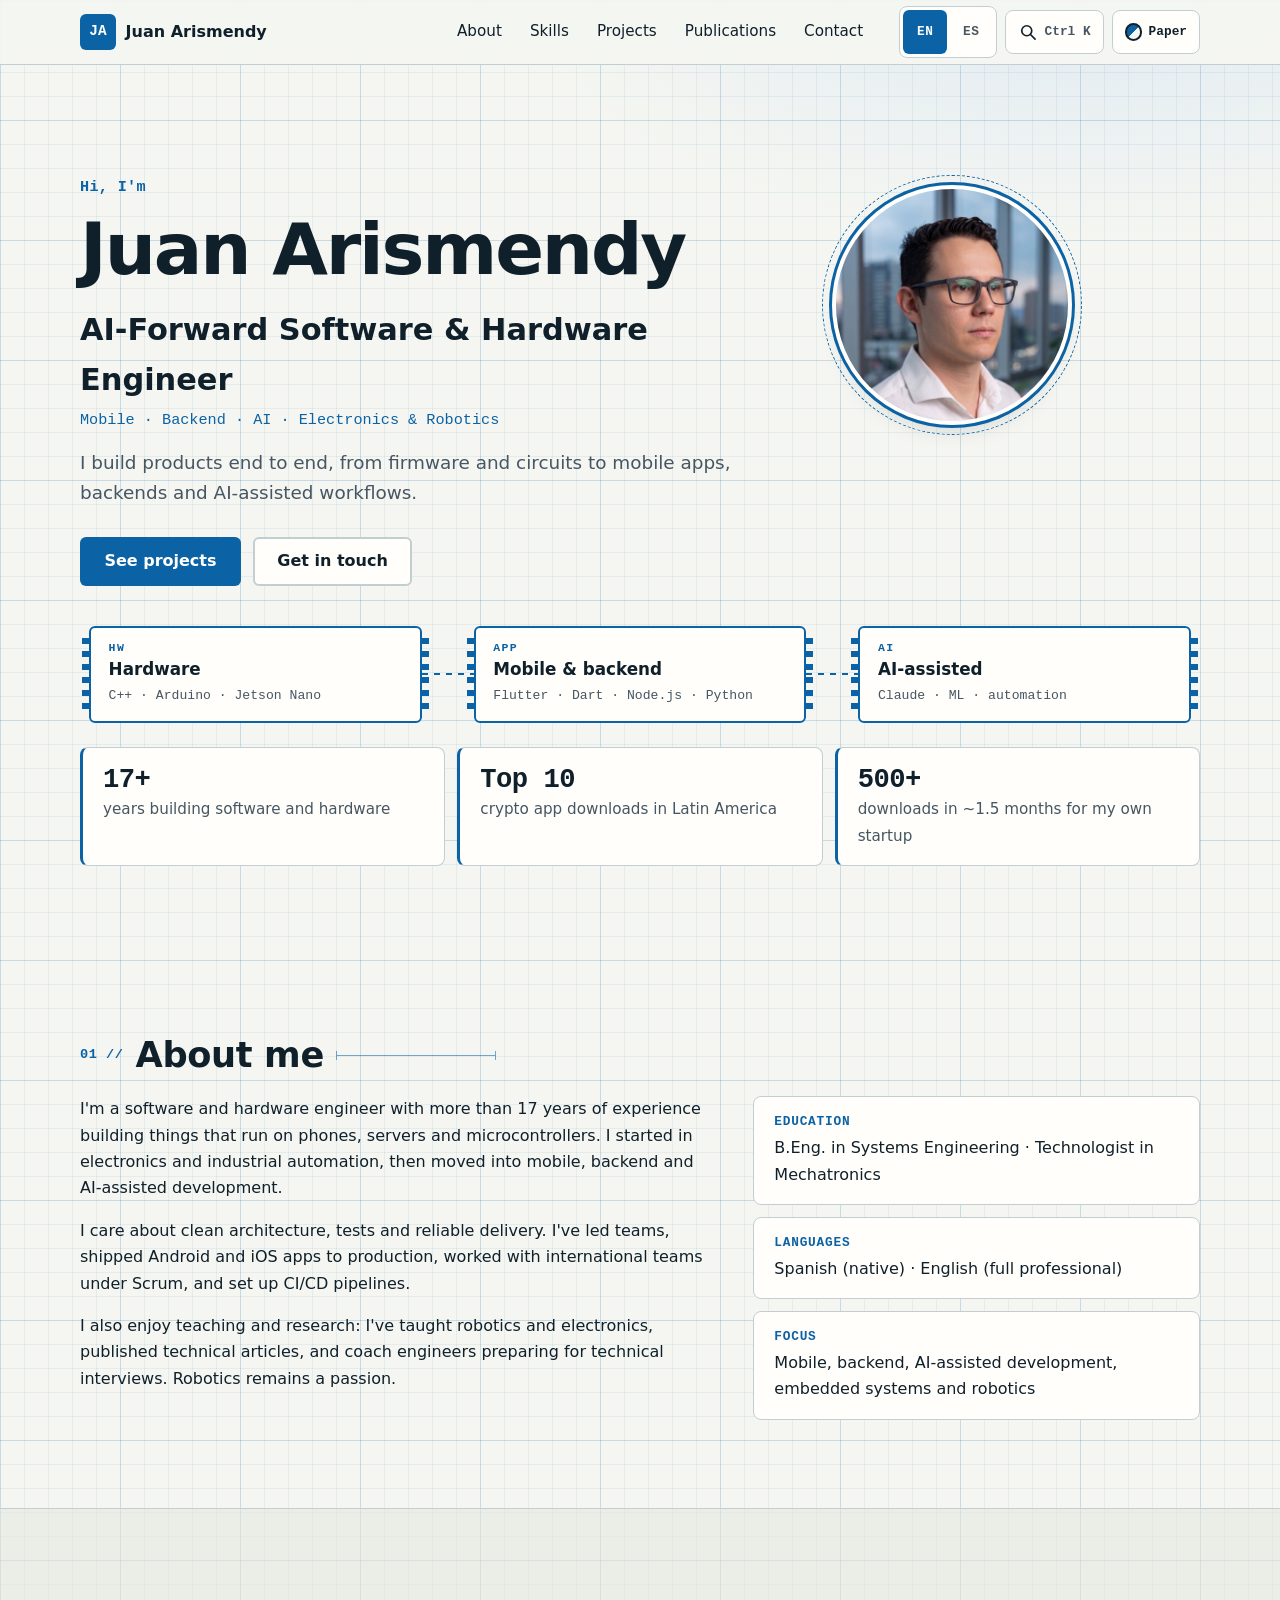
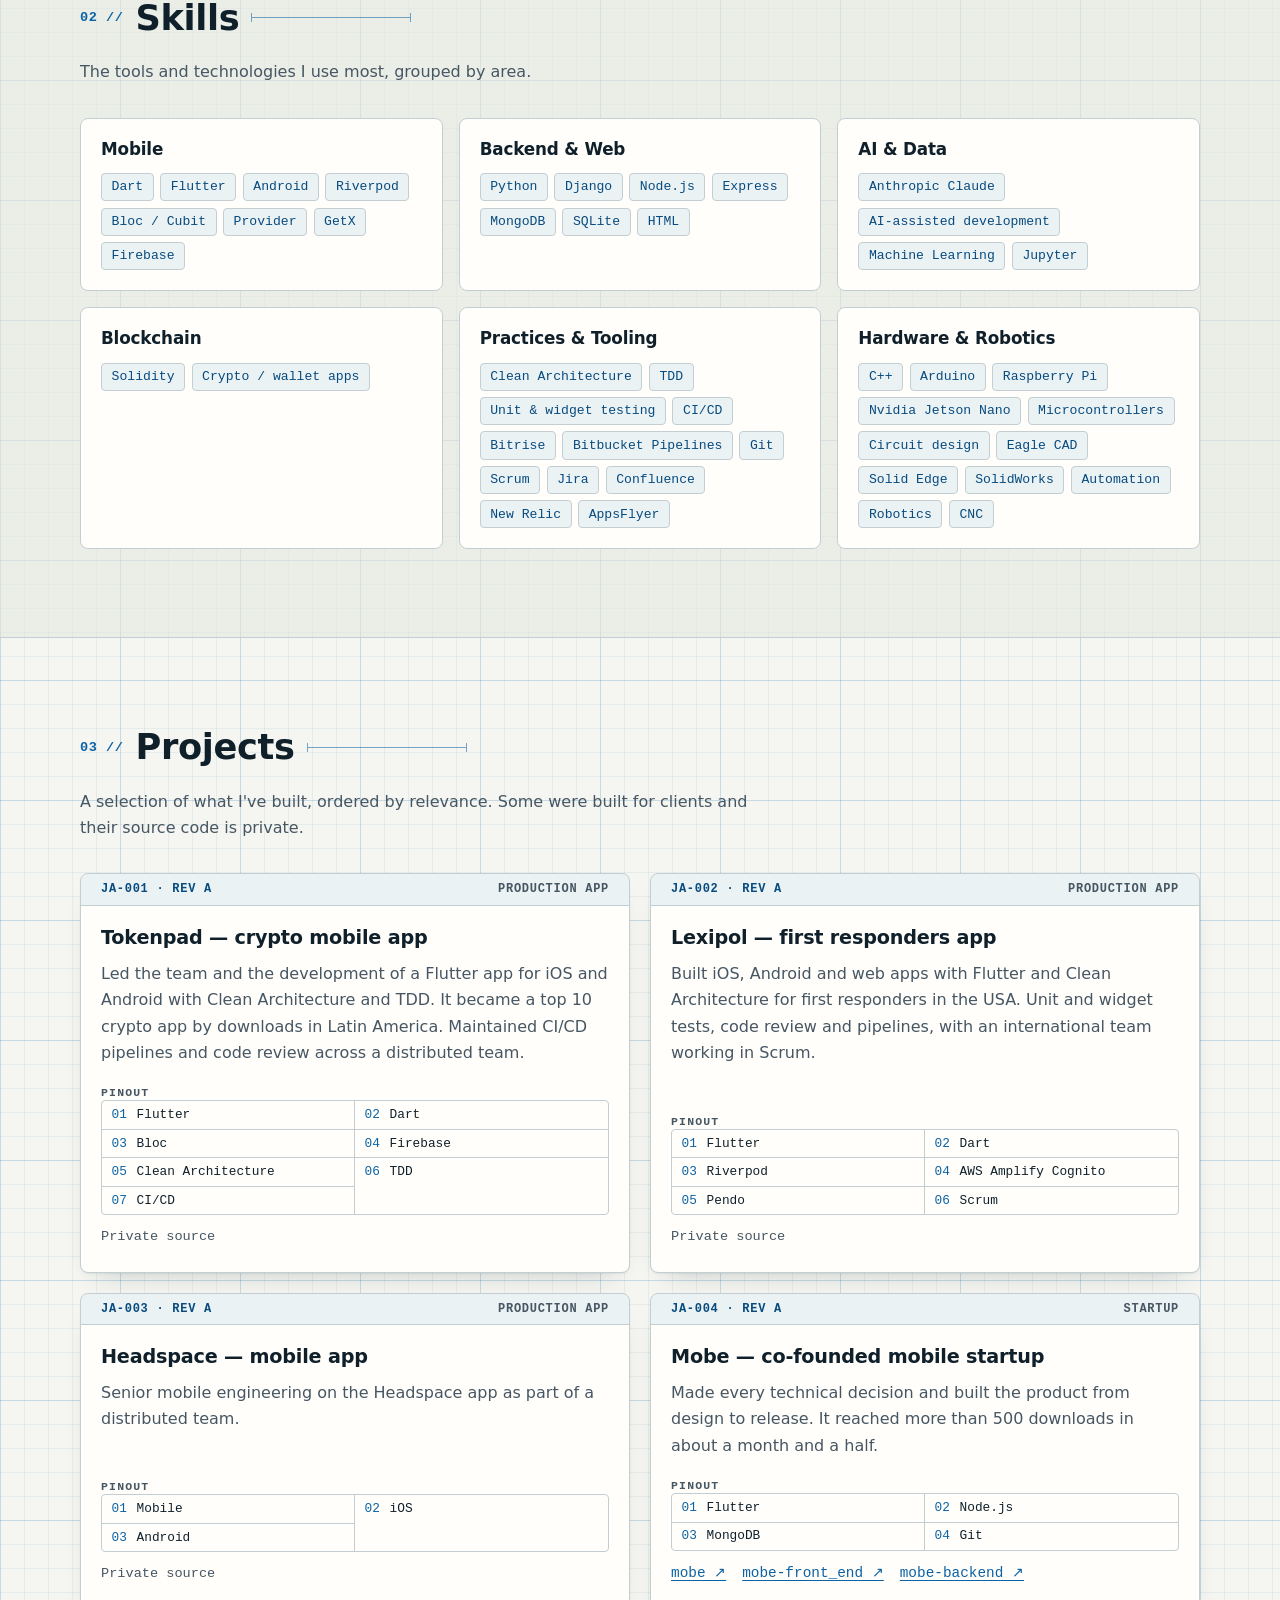
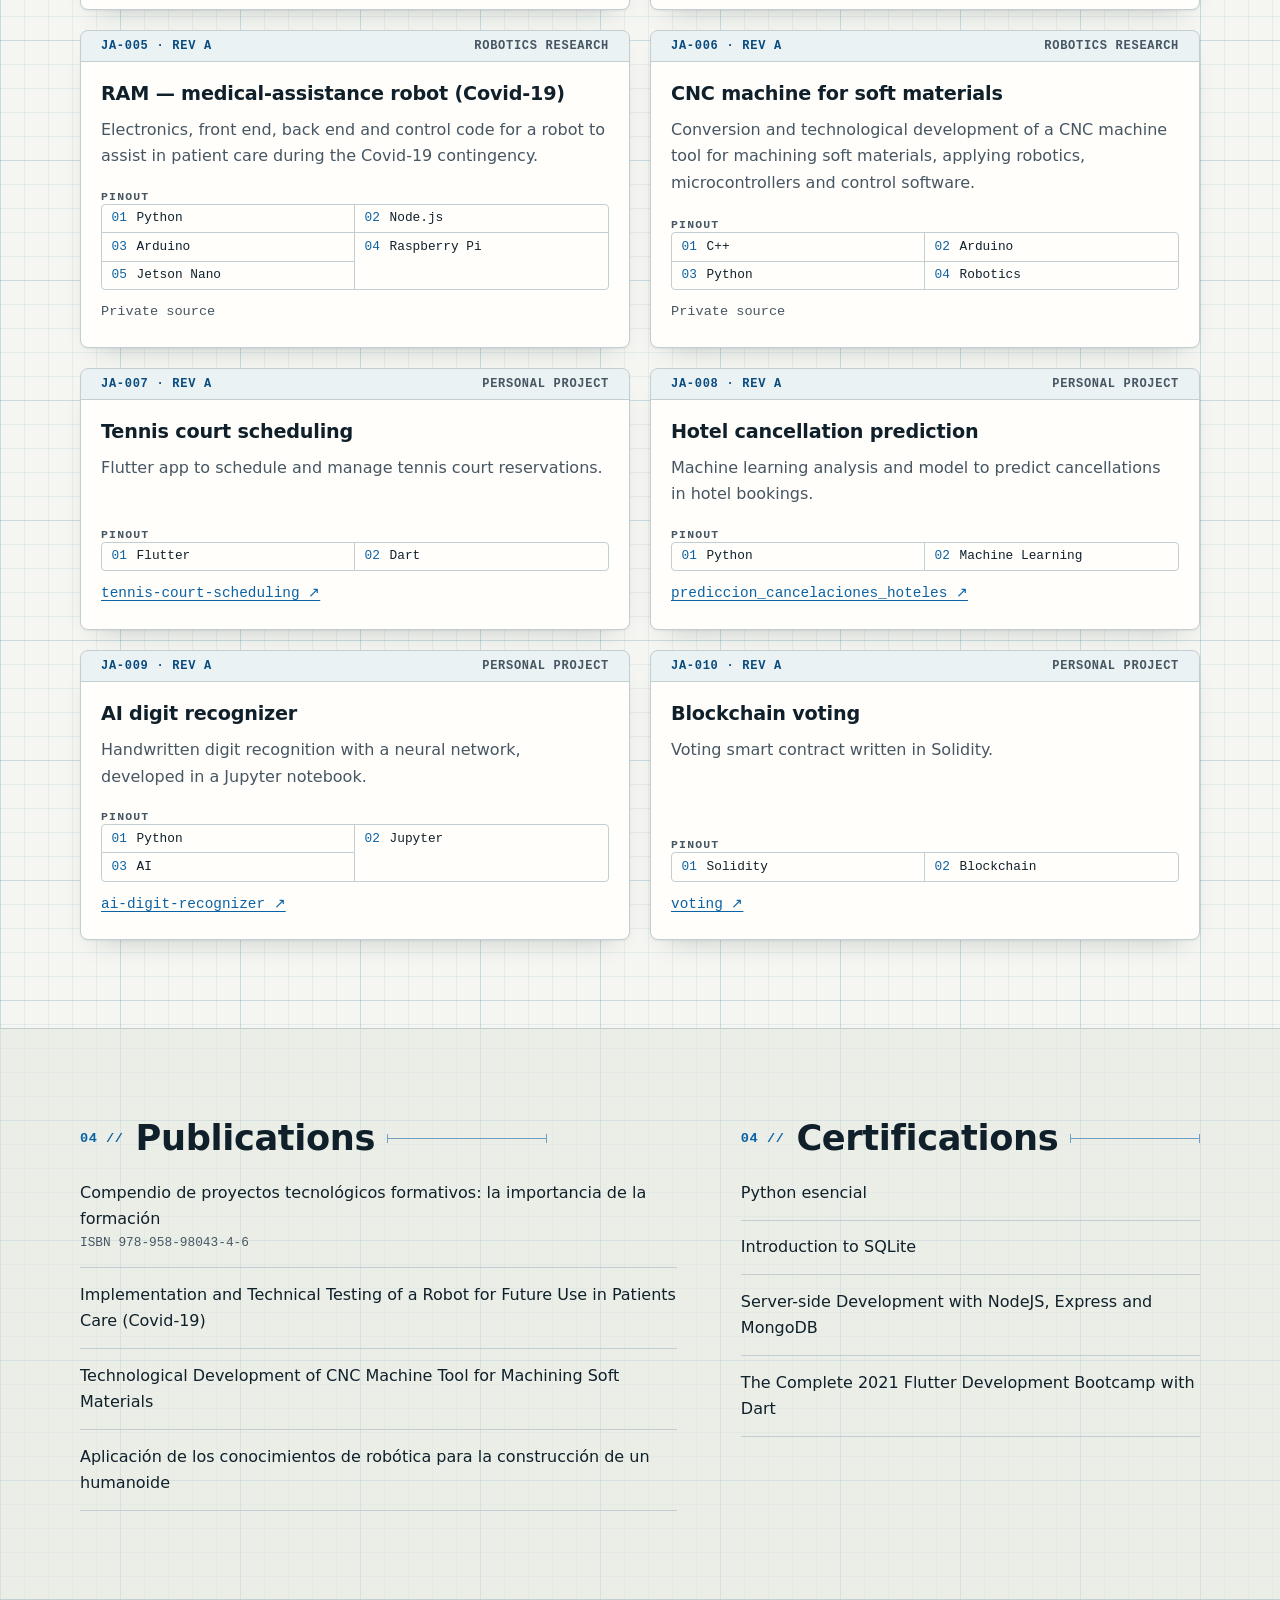
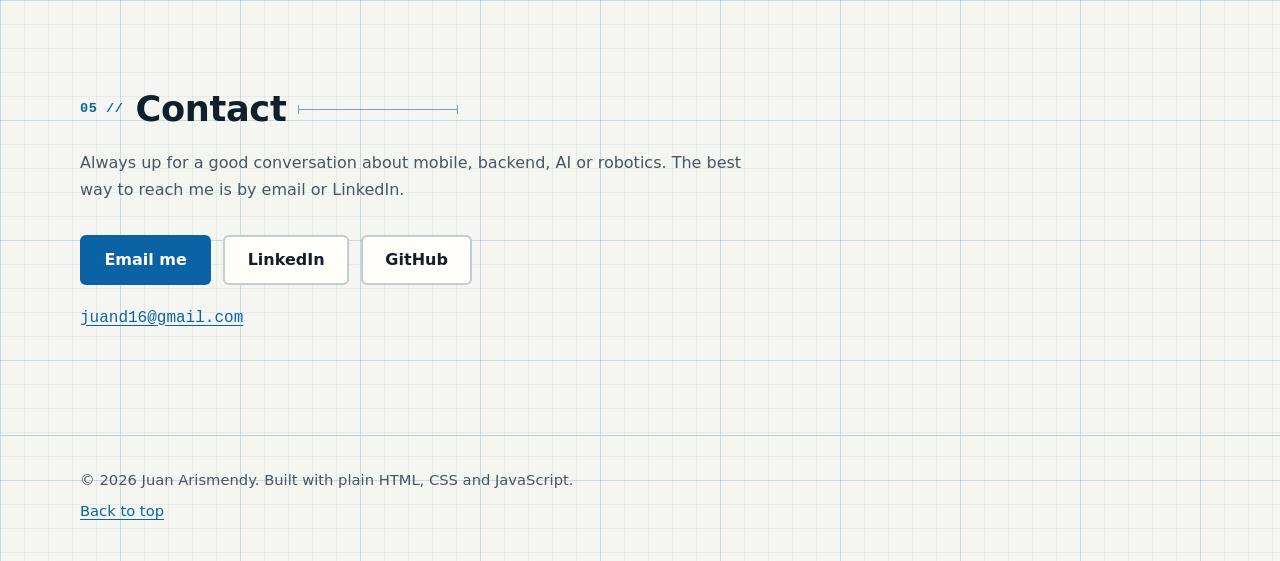
==== commit 398d1239: "Step E: four themes (paper, blueprint, PCB, terminal) Co-authored-by: Cursor <cursoragent@cursor.com" ====
--- a/index.html
+++ b/index.html
@@ -35,15 +35,15 @@
       var root = document.documentElement;
       var theme = null;
       try { theme = localStorage.getItem('theme'); } catch (e) {}
-      if (theme !== 'light' && theme !== 'dark') {
+      if (['light', 'dark', 'pcb', 'amber'].indexOf(theme) === -1) {
         theme = window.matchMedia && matchMedia('(prefers-color-scheme: dark)').matches ? 'dark' : 'light';
       }
       root.dataset.theme = theme;
       root.classList.add('is-loading');
     })();
   </script>
-  <link rel="stylesheet" href="css/style.css?v=5">
-  <script src="js/app.js?v=5" defer></script>
+  <link rel="stylesheet" href="css/style.css?v=6">
+  <script src="js/app.js?v=6" defer></script>
 </head>
 <body id="top">
   <a class="skip-link" href="#main" data-i18n="a11y.skip">Skip to content</a>
@@ -76,9 +76,9 @@
           <kbd id="palette-kbd" aria-hidden="true">Ctrl K</kbd>
         </button>
 
-        <button type="button" id="theme-toggle" class="icon-btn" aria-label="Switch theme">
-          <svg class="icon icon-moon" viewBox="0 0 24 24" width="20" height="20" aria-hidden="true" focusable="false"><path fill="currentColor" d="M21 12.8A9 9 0 1 1 11.2 3a7 7 0 0 0 9.8 9.8Z"/></svg>
-          <svg class="icon icon-sun" viewBox="0 0 24 24" width="20" height="20" aria-hidden="true" focusable="false"><circle cx="12" cy="12" r="4.5" fill="currentColor"/><path stroke="currentColor" stroke-width="2" stroke-linecap="round" d="M12 2v2.5M12 19.5V22M2 12h2.5M19.5 12H22M4.9 4.9l1.8 1.8M17.3 17.3l1.8 1.8M4.9 19.1l1.8-1.8M17.3 6.7l1.8-1.8"/></svg>
+        <button type="button" id="theme-toggle" class="icon-btn theme-btn" aria-label="Switch theme">
+          <span class="swatch" aria-hidden="true"></span>
+          <span id="theme-name" class="theme-name" aria-hidden="true"></span>
         </button>
 
         <button type="button" id="menu-toggle" class="icon-btn menu-btn" aria-expanded="false" aria-controls="site-nav" data-i18n-attr="aria-label:a11y.menu" aria-label="Menu">
--- a/css/style.css
+++ b/css/style.css
@@ -69,6 +69,49 @@
   color-scheme: dark;
 }
 
+
+/* pcb = green board, gold traces, silkscreen text */
+:root[data-theme="pcb"] {
+  --bg: #06281a;
+  --grid: rgb(242 201 76 / 0.06);
+  --grid-strong: rgb(242 201 76 / 0.13);
+  --surface: #0a3b25;
+  --surface-alt: rgb(10 59 37 / 0.55);
+  --text: #eaf5e3;
+  --muted: #a8cdb0;
+  --accent: #f2c94c;
+  --accent-strong: #ffe08a;
+  --on-accent: #241a00;
+  --tag-bg: rgb(242 201 76 / 0.1);
+  --border: #1d6a45;
+  --shadow: 0 1px 2px rgb(0 0 0 / 0.4), 0 14px 28px -18px rgb(0 0 0 / 0.7);
+  color-scheme: dark;
+}
+
+/* amber = old CRT terminal */
+:root[data-theme="amber"] {
+  --bg: #0d0900;
+  --grid: rgb(255 176 0 / 0.05);
+  --grid-strong: rgb(255 176 0 / 0.11);
+  --surface: #170f00;
+  --surface-alt: rgb(23 15 0 / 0.6);
+  --text: #ffb000;
+  --muted: #d19200;
+  --accent: #ffcc4d;
+  --accent-strong: #ffe08a;
+  --on-accent: #1a1000;
+  --tag-bg: rgb(255 176 0 / 0.1);
+  --border: #5a3d00;
+  --shadow: none;
+  --font: var(--mono);
+  --radius: 3px;
+  color-scheme: dark;
+}
+:root[data-theme="amber"] body::after {
+  content: ""; position: fixed; inset: 0; z-index: 60; pointer-events: none;
+  background: repeating-linear-gradient(to bottom, rgb(0 0 0 / 0.14) 0 1px, transparent 1px 3px);
+}
+
 /* ---------- Base ---------- */
 *, *::before, *::after { box-sizing: border-box; }
 
@@ -181,10 +224,13 @@
 .icon-btn:hover { border-color: var(--accent); color: var(--accent); }
 .icon-btn kbd { display: none; font: inherit; color: var(--muted); }
 
-/* Theme icon: show the icon of the theme you would switch to. */
-.icon-sun { display: none; }
-:root[data-theme="dark"] .icon-sun { display: block; }
-:root[data-theme="dark"] .icon-moon { display: none; }
+/* Theme button: swatch previews the current theme */
+.swatch {
+  width: 1.1rem; height: 1.1rem; border-radius: 50%; flex: none;
+  border: 2px solid currentColor;
+  background: linear-gradient(135deg, var(--accent) 50%, var(--bg) 50%);
+}
+.theme-name { display: none; }
 
 /* Mobile navigation (collapsed by default) */
 .site-nav {
@@ -423,9 +469,6 @@
 
 /* ---------- Larger screens ---------- */
 @media (min-width: 40rem) {
-  .brand-name { display: inline; }
-  .icon-btn kbd { display: inline; }
-  .icon-btn.palette-btn { padding: 0 0.75rem; }
   /* photo to the right of the name */
   .hero-grid { grid-template-columns: minmax(0, 44rem) auto; justify-content: start; align-items: start; gap: 3rem; }
   .avatar { order: 0; width: 11rem; height: 11rem; margin-top: 1.5rem; }
@@ -442,6 +485,17 @@
   .projects-grid { grid-template-columns: repeat(2, 1fr); }
 }
 
+@media (min-width: 64rem) {
+  .brand-name { display: inline; }
+  .icon-btn kbd { display: inline; }
+  .icon-btn.palette-btn { padding: 0 0.75rem; }
+}
+
+@media (min-width: 80rem) {
+  .theme-btn { padding: 0 0.75rem; }
+  .theme-name { display: inline; }
+}
+
 @media (min-width: 56rem) {
   .avatar { width: 15rem; height: 15rem; margin-top: 0.5rem; }
   .menu-btn { display: none; }
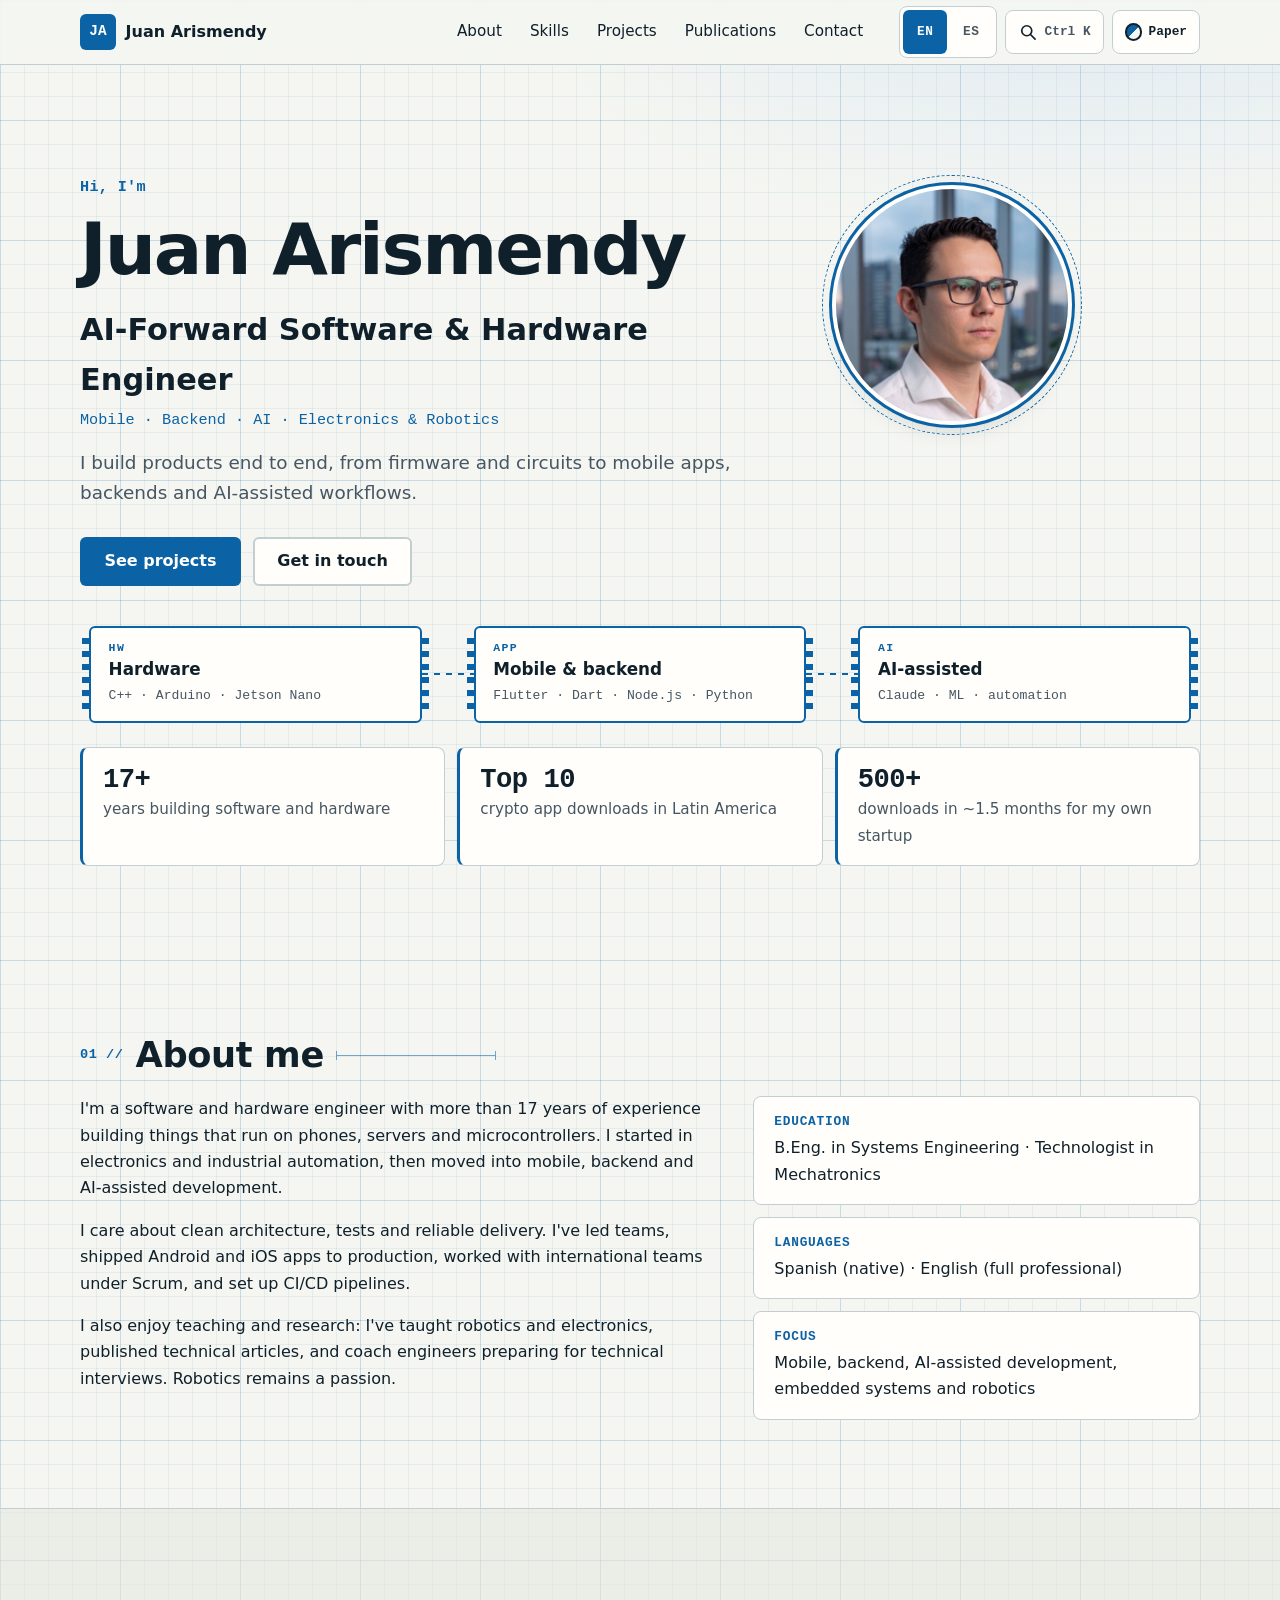
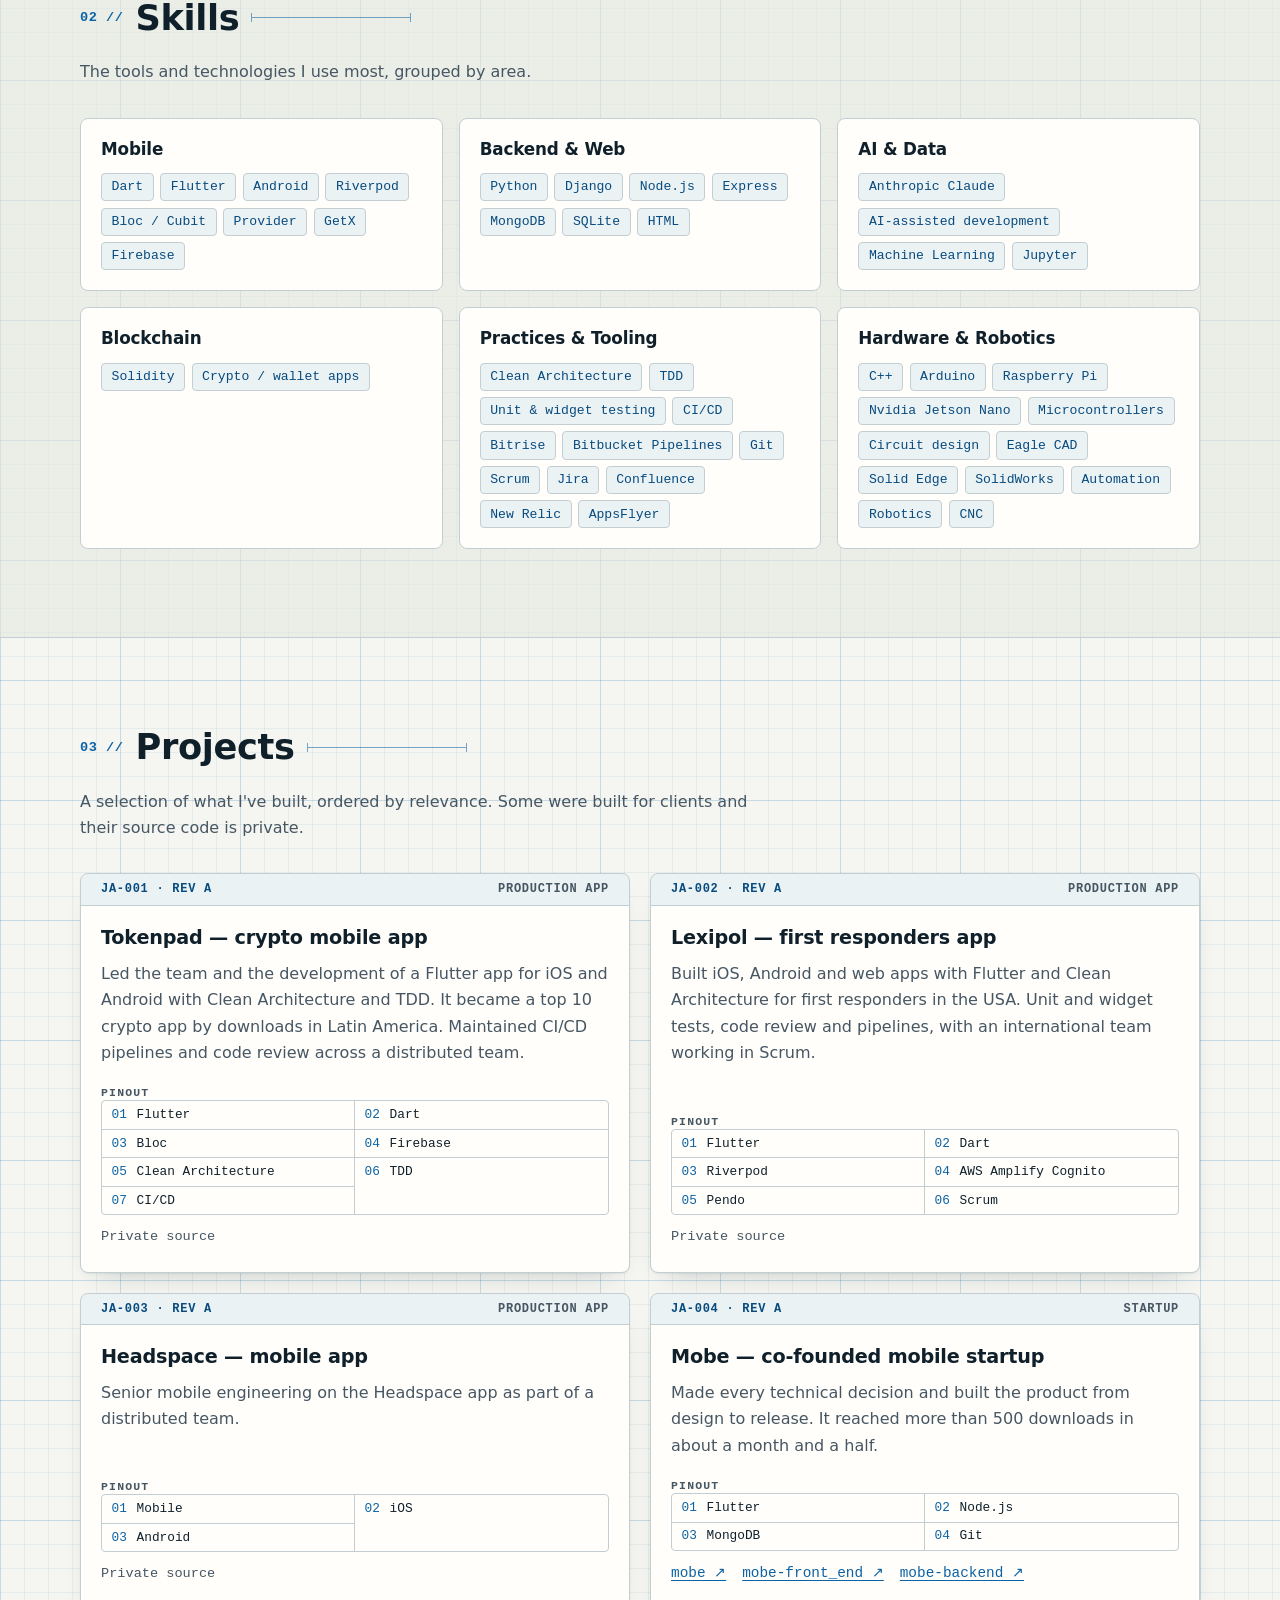
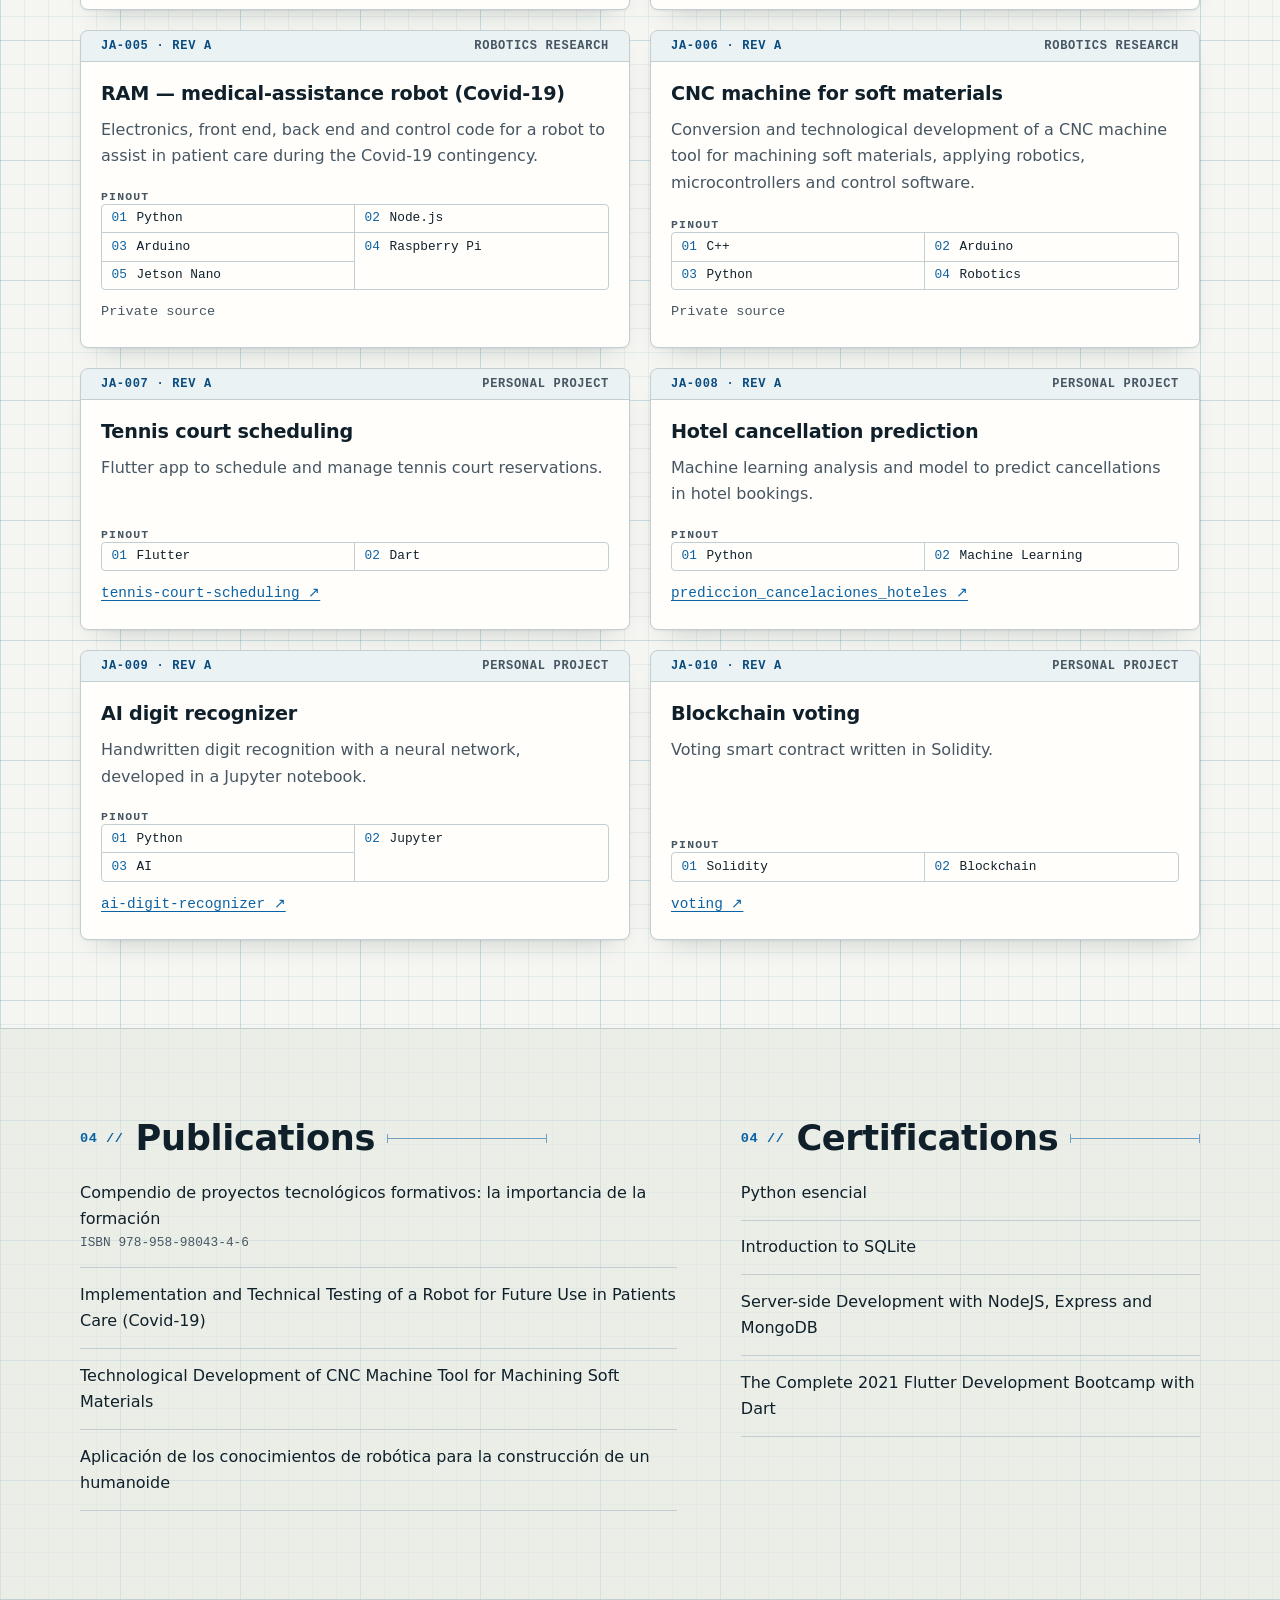
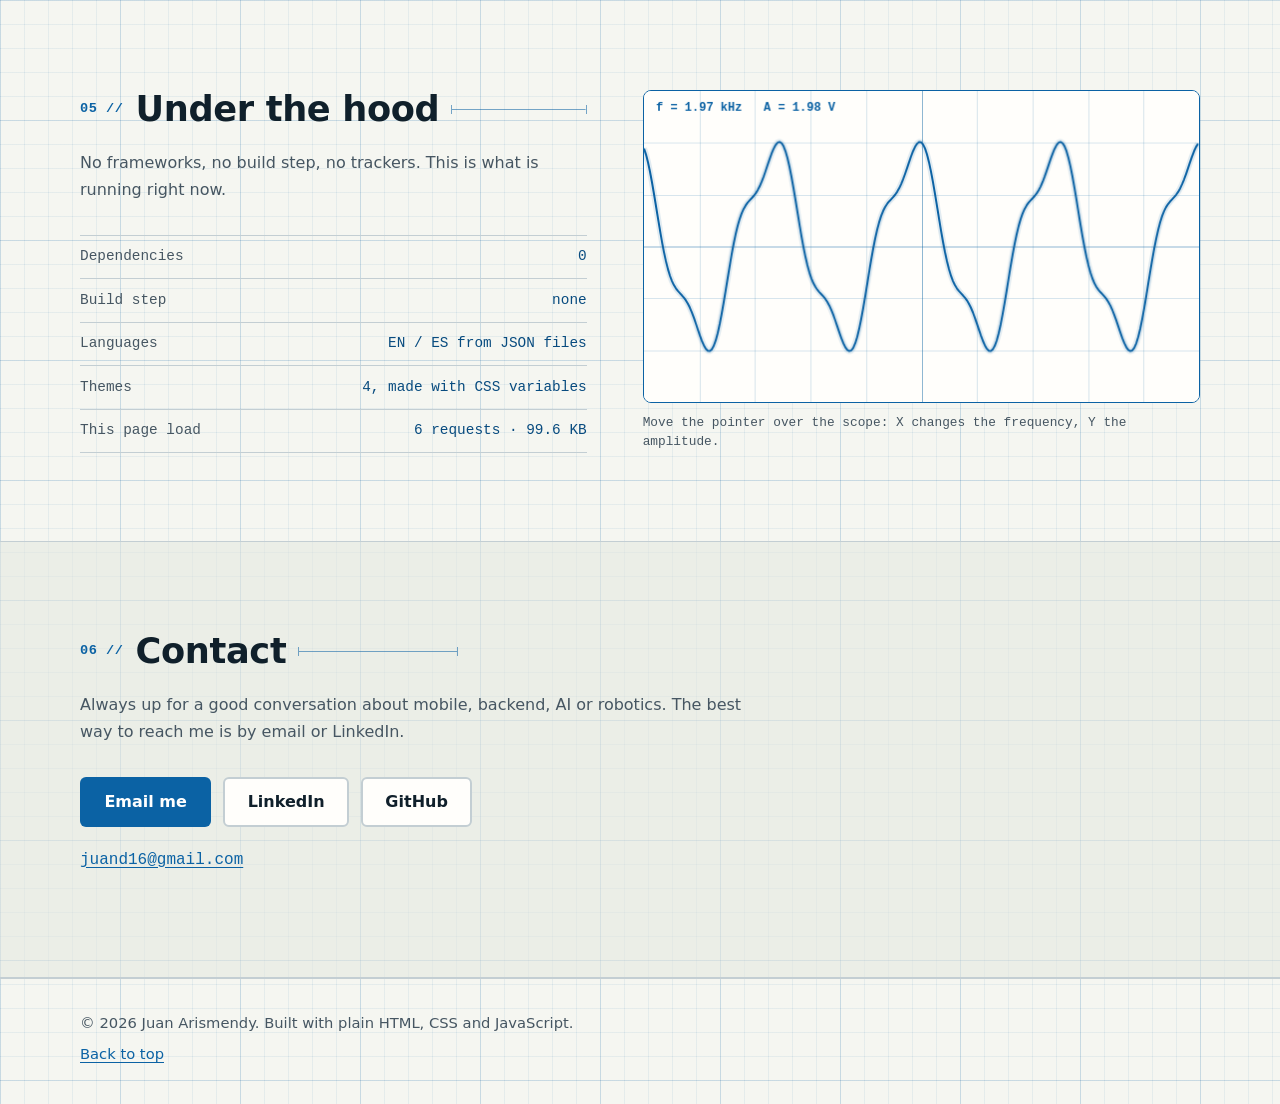
==== commit bb59fd8e: "Step F: Under the hood section with live stats and oscilloscope Co-authored-by: Cursor <cursoragent@" ====
--- a/index.html
+++ b/index.html
@@ -42,8 +42,8 @@
       root.classList.add('is-loading');
     })();
   </script>
-  <link rel="stylesheet" href="css/style.css?v=6">
-  <script src="js/app.js?v=6" defer></script>
+  <link rel="stylesheet" href="css/style.css?v=7">
+  <script src="js/app.js?v=7" defer></script>
 </head>
 <body id="top">
   <a class="skip-link" href="#main" data-i18n="a11y.skip">Skip to content</a>
@@ -162,7 +162,21 @@
       </div>
     </section>
 
-    <section id="contact" class="section" aria-labelledby="contact-title">
+    <section id="hood" class="section" aria-labelledby="hood-title">
+      <div class="container hood">
+        <div>
+          <h2 id="hood-title" class="section-title" data-i18n="hood.title">Under the hood</h2>
+          <p class="section-intro" data-i18n="hood.intro"></p>
+          <dl class="stats" id="hood-stats"></dl>
+        </div>
+        <figure class="scope">
+          <canvas id="scope" width="640" height="360" role="img" data-i18n-attr="aria-label:hood.scopeLabel" aria-label="Oscilloscope animation"></canvas>
+          <figcaption data-i18n="hood.scopeCaption"></figcaption>
+        </figure>
+      </div>
+    </section>
+
+    <section id="contact" class="section section-alt" aria-labelledby="contact-title">
       <div class="container contact">
         <h2 id="contact-title" class="section-title" data-i18n="contact.title">Contact</h2>
         <p class="section-intro" data-i18n="contact.text"></p>
--- a/css/style.css
+++ b/css/style.css
@@ -428,6 +428,24 @@
 .plain-list li:first-child { padding-top: 0; }
 .plain-list small { display: block; color: var(--muted); font-family: var(--mono); font-size: 0.8rem; }
 
+
+/* Under the hood */
+.hood { display: grid; gap: 2rem; }
+.stats { margin: 0; border-top: 1px solid var(--border); }
+.stats > div {
+  display: flex; justify-content: space-between; gap: 1rem; padding: 0.65rem 0;
+  border-bottom: 1px solid var(--border); font: 500 0.9rem/1.5 var(--mono);
+}
+.stats dt { color: var(--muted); }
+.stats dd { margin: 0; text-align: right; color: var(--accent-strong); }
+.scope { margin: 0; }
+.scope canvas {
+  display: block; width: 100%; aspect-ratio: 16 / 9;
+  border: 1px solid var(--accent); border-radius: var(--radius);
+  background: var(--surface); touch-action: pan-y; cursor: crosshair;
+}
+.scope figcaption { margin-top: 0.6rem; color: var(--muted); font: 500 0.8rem/1.5 var(--mono); }
+
 /* Contact */
 .contact-links { display: flex; flex-wrap: wrap; gap: 0.75rem; }
 .contact-mail { margin-top: 1.25rem; font-family: var(--mono); }
@@ -511,6 +529,7 @@
   .about-grid { grid-template-columns: 1.4fr 1fr; gap: 3rem; }
   .skills-grid { grid-template-columns: repeat(3, 1fr); }
   .two-col { grid-template-columns: 1.3fr 1fr; gap: 4rem; }
+  .hood { grid-template-columns: 1fr 1.1fr; gap: 3.5rem; align-items: center; }
 }
 
 /* ---------- Preferences ---------- */
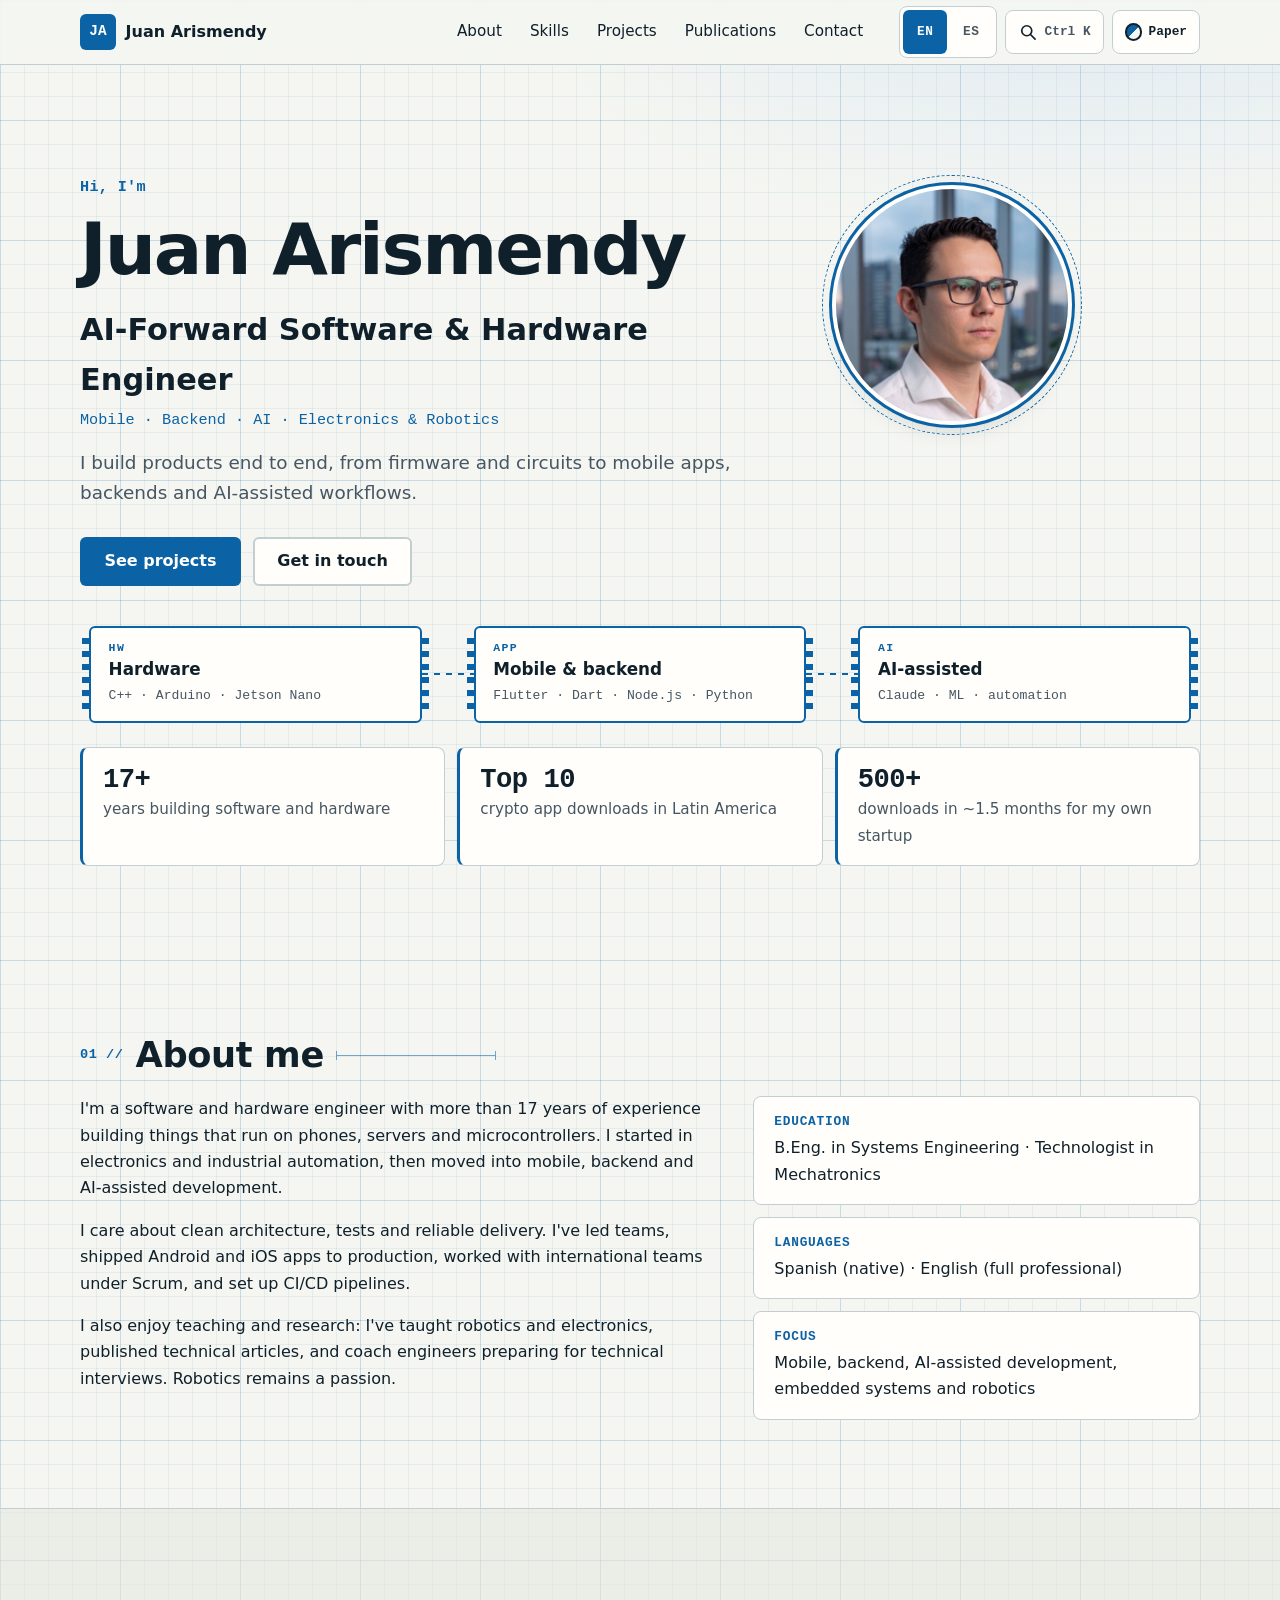
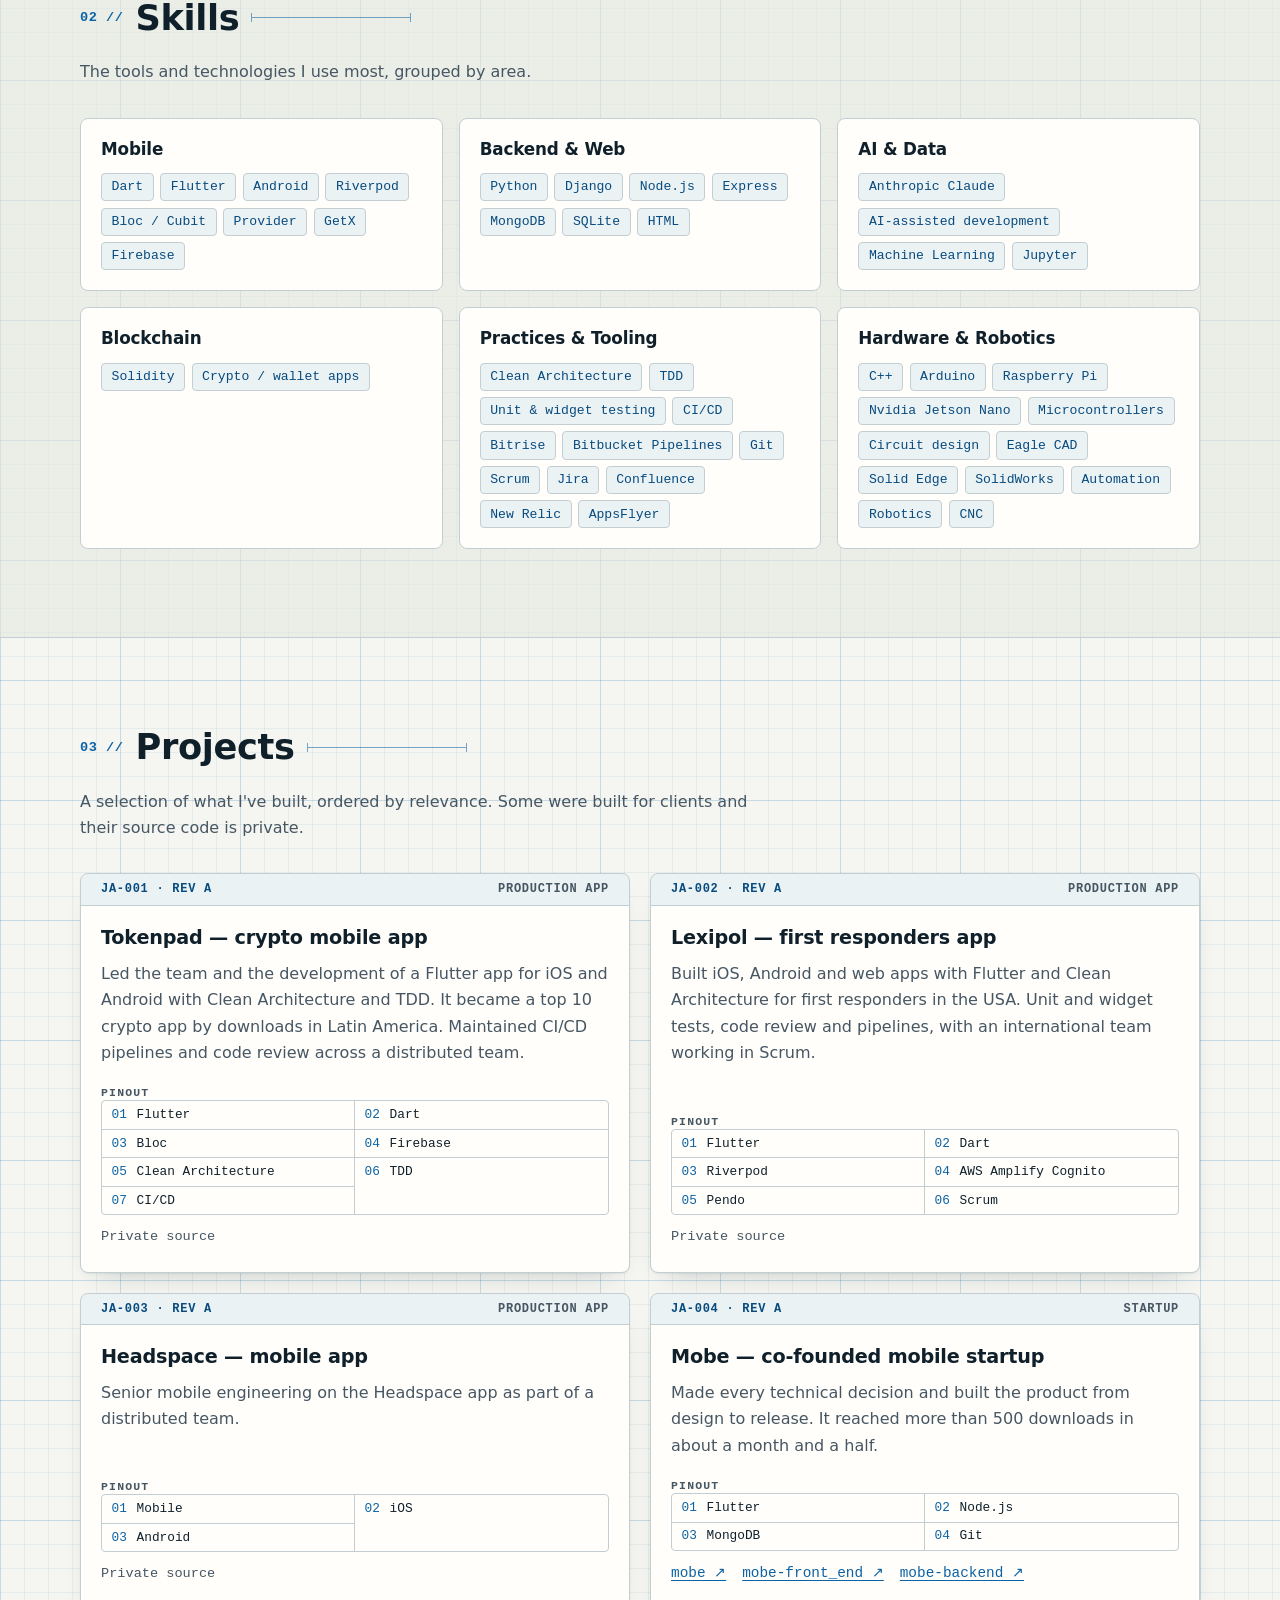
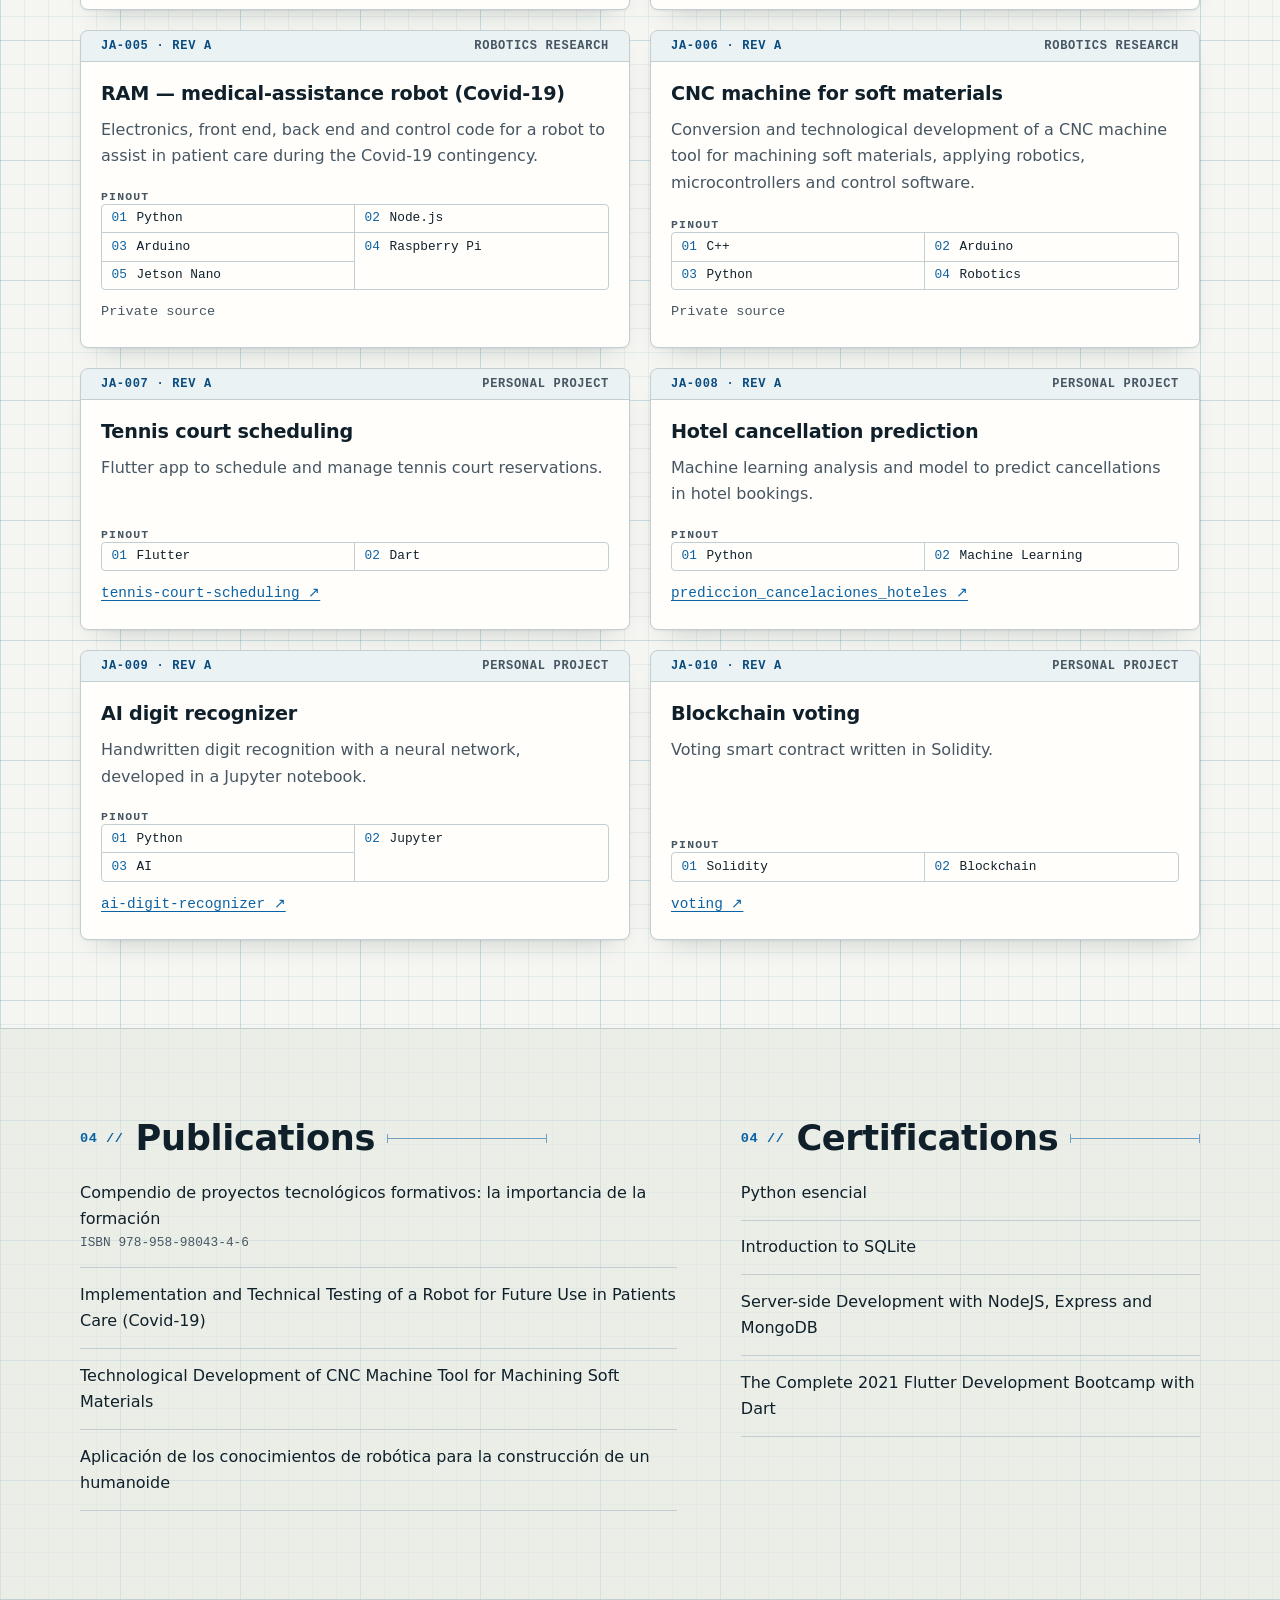
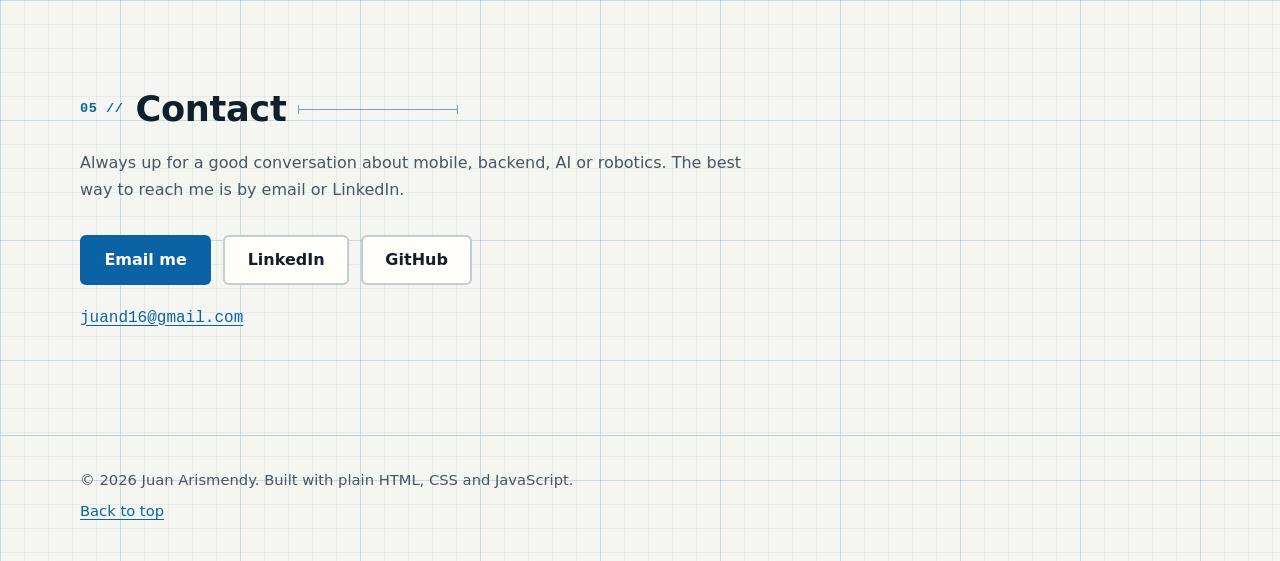
==== commit 32aa54ae: "Revert "Step F: Under the hood section with live stats and oscilloscope" This reverts commit bb59fd8" ====
--- a/index.html
+++ b/index.html
@@ -42,8 +42,8 @@
       root.classList.add('is-loading');
     })();
   </script>
-  <link rel="stylesheet" href="css/style.css?v=7">
-  <script src="js/app.js?v=7" defer></script>
+  <link rel="stylesheet" href="css/style.css?v=6">
+  <script src="js/app.js?v=6" defer></script>
 </head>
 <body id="top">
   <a class="skip-link" href="#main" data-i18n="a11y.skip">Skip to content</a>
@@ -162,21 +162,7 @@
       </div>
     </section>
 
-    <section id="hood" class="section" aria-labelledby="hood-title">
-      <div class="container hood">
-        <div>
-          <h2 id="hood-title" class="section-title" data-i18n="hood.title">Under the hood</h2>
-          <p class="section-intro" data-i18n="hood.intro"></p>
-          <dl class="stats" id="hood-stats"></dl>
-        </div>
-        <figure class="scope">
-          <canvas id="scope" width="640" height="360" role="img" data-i18n-attr="aria-label:hood.scopeLabel" aria-label="Oscilloscope animation"></canvas>
-          <figcaption data-i18n="hood.scopeCaption"></figcaption>
-        </figure>
-      </div>
-    </section>
-
-    <section id="contact" class="section section-alt" aria-labelledby="contact-title">
+    <section id="contact" class="section" aria-labelledby="contact-title">
       <div class="container contact">
         <h2 id="contact-title" class="section-title" data-i18n="contact.title">Contact</h2>
         <p class="section-intro" data-i18n="contact.text"></p>
--- a/css/style.css
+++ b/css/style.css
@@ -428,24 +428,6 @@
 .plain-list li:first-child { padding-top: 0; }
 .plain-list small { display: block; color: var(--muted); font-family: var(--mono); font-size: 0.8rem; }
 
-
-/* Under the hood */
-.hood { display: grid; gap: 2rem; }
-.stats { margin: 0; border-top: 1px solid var(--border); }
-.stats > div {
-  display: flex; justify-content: space-between; gap: 1rem; padding: 0.65rem 0;
-  border-bottom: 1px solid var(--border); font: 500 0.9rem/1.5 var(--mono);
-}
-.stats dt { color: var(--muted); }
-.stats dd { margin: 0; text-align: right; color: var(--accent-strong); }
-.scope { margin: 0; }
-.scope canvas {
-  display: block; width: 100%; aspect-ratio: 16 / 9;
-  border: 1px solid var(--accent); border-radius: var(--radius);
-  background: var(--surface); touch-action: pan-y; cursor: crosshair;
-}
-.scope figcaption { margin-top: 0.6rem; color: var(--muted); font: 500 0.8rem/1.5 var(--mono); }
-
 /* Contact */
 .contact-links { display: flex; flex-wrap: wrap; gap: 0.75rem; }
 .contact-mail { margin-top: 1.25rem; font-family: var(--mono); }
@@ -529,7 +511,6 @@
   .about-grid { grid-template-columns: 1.4fr 1fr; gap: 3rem; }
   .skills-grid { grid-template-columns: repeat(3, 1fr); }
   .two-col { grid-template-columns: 1.3fr 1fr; gap: 4rem; }
-  .hood { grid-template-columns: 1fr 1.1fr; gap: 3.5rem; align-items: center; }
 }
 
 /* ---------- Preferences ---------- */
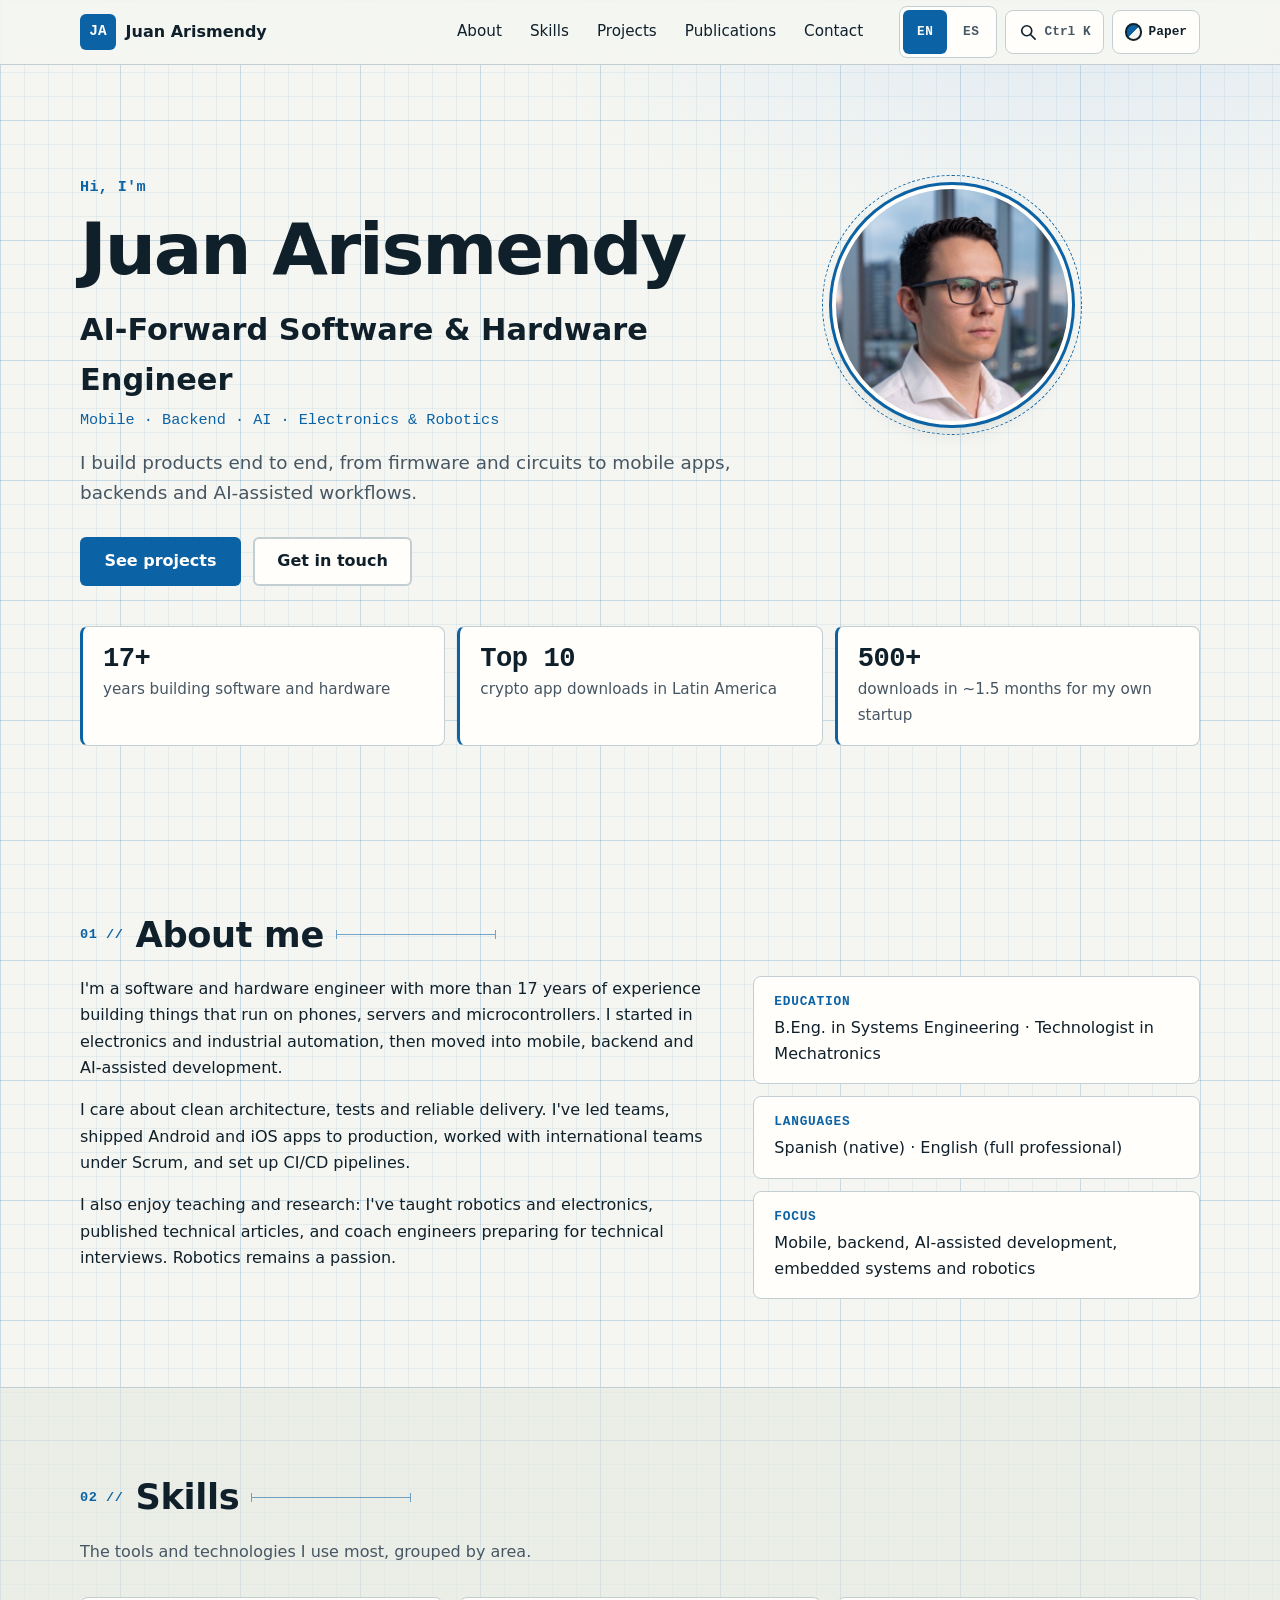
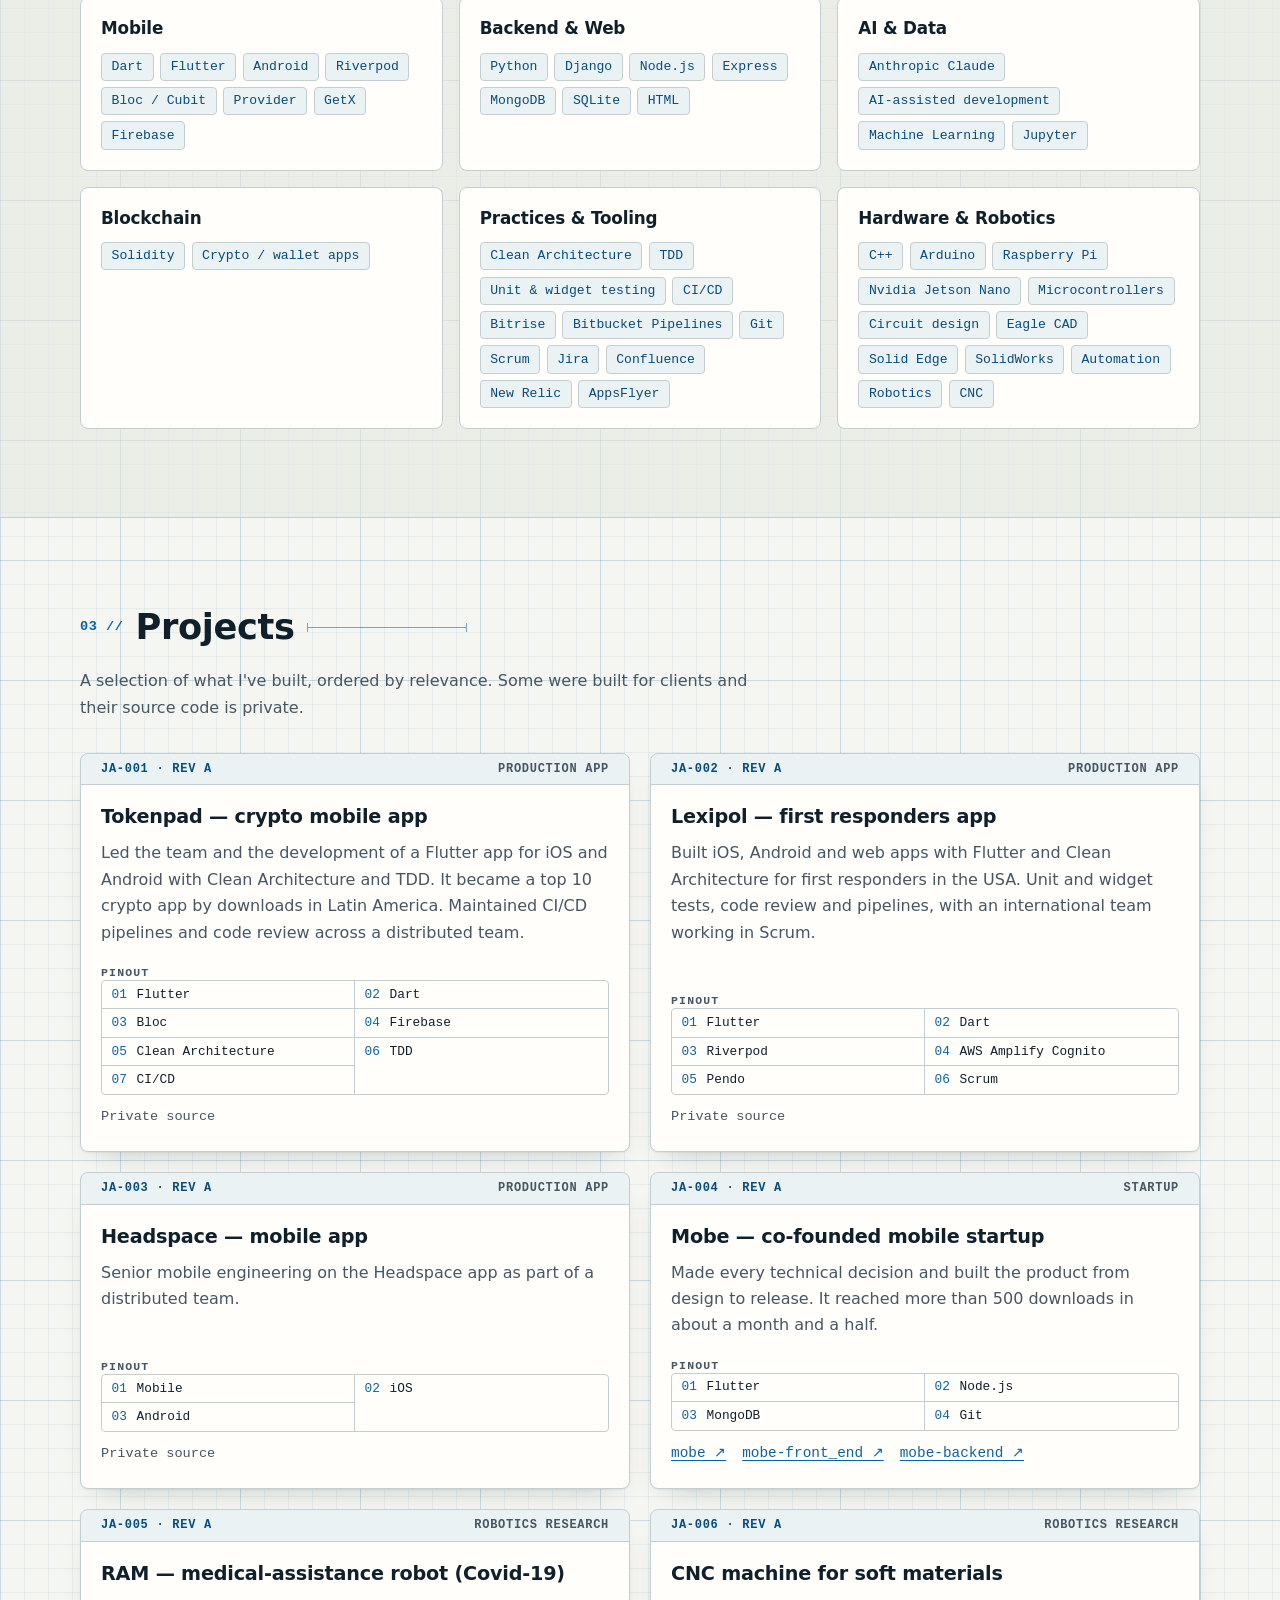
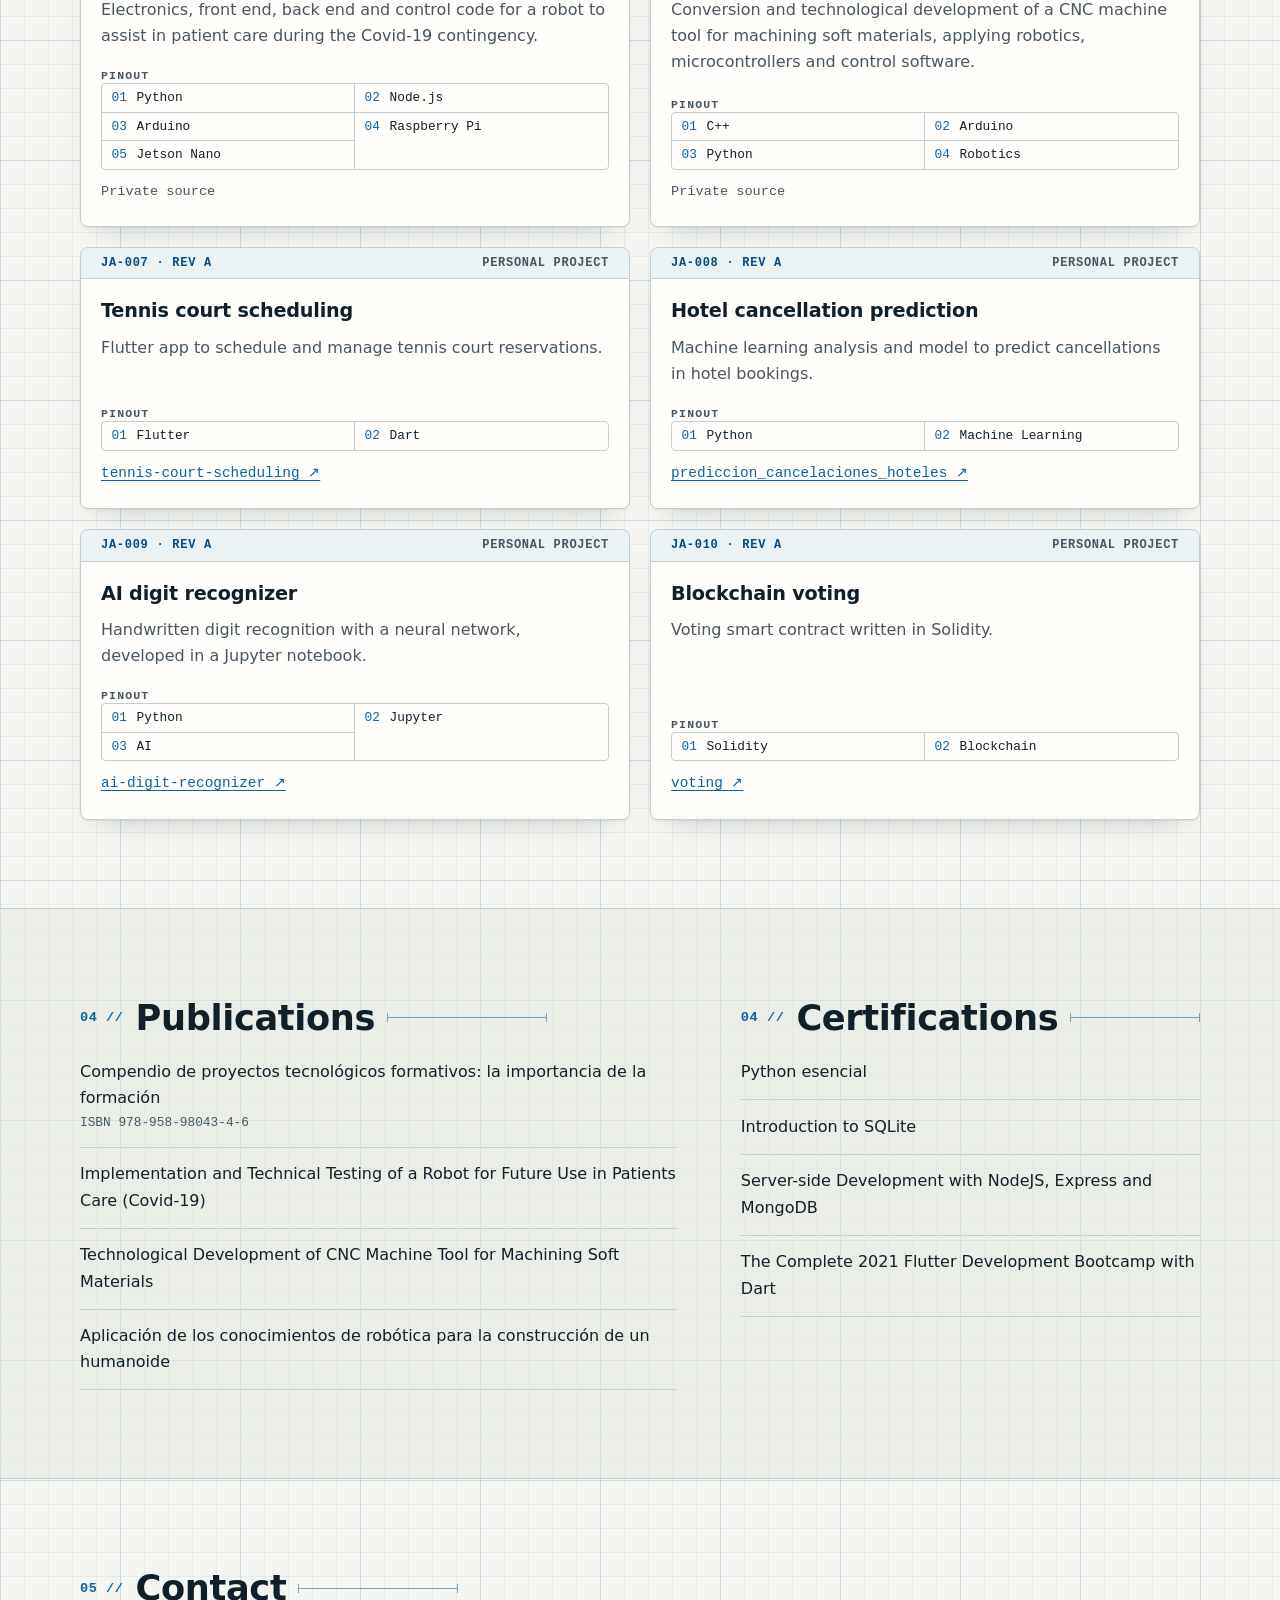
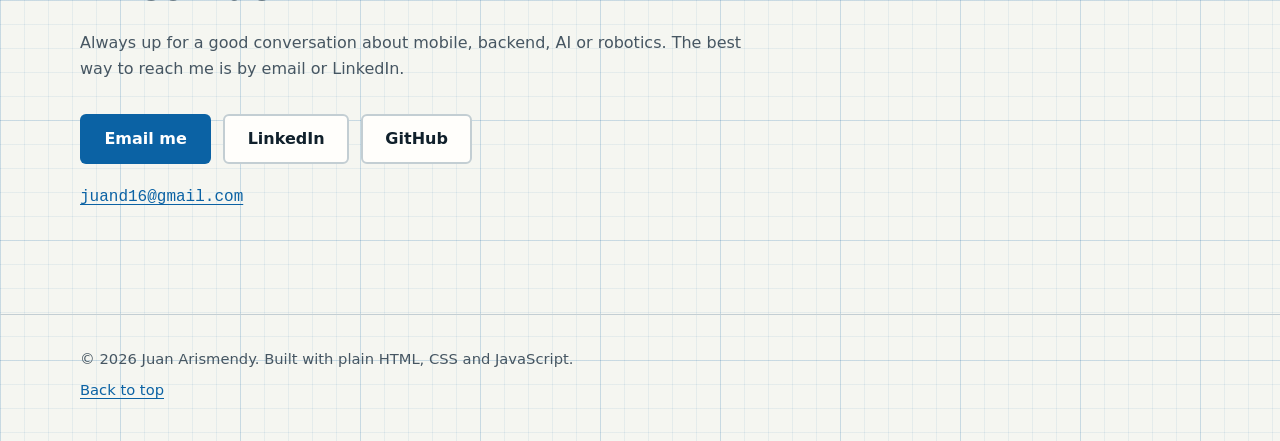
==== commit c253e146: "Revert "Step B: hero hardware-to-AI circuit with animated traces" This reverts commit 68028ad166c35d" ====
--- a/index.html
+++ b/index.html
@@ -42,8 +42,8 @@
       root.classList.add('is-loading');
     })();
   </script>
-  <link rel="stylesheet" href="css/style.css?v=6">
-  <script src="js/app.js?v=6" defer></script>
+  <link rel="stylesheet" href="css/style.css?v=8">
+  <script src="js/app.js?v=8" defer></script>
 </head>
 <body id="top">
   <a class="skip-link" href="#main" data-i18n="a11y.skip">Skip to content</a>
@@ -114,7 +114,6 @@
           <img class="avatar" src="assets/avatar.jpg" width="480" height="480" fetchpriority="high" decoding="async"
                data-i18n-attr="alt:hero.photoAlt" alt="Portrait of Juan Arismendy">
         </div>
-        <ol class="circuit-list" id="hero-circuit" data-i18n-attr="aria-label:hero.circuitLabel" aria-label="From hardware to mobile to AI"></ol>
         <ul class="highlights" id="hero-highlights"></ul>
       </div>
     </section>
--- a/css/style.css
+++ b/css/style.css
@@ -289,34 +289,6 @@
 .highlights strong { display: block; font-size: 1.7rem; line-height: 1.2; letter-spacing: -0.02em; font-family: var(--mono); }
 .highlights span { color: var(--muted); font-size: 0.95rem; }
 
-
-/* Hero "circuit": hardware -> mobile & backend -> AI */
-.circuit-list { display: flex; flex-direction: column; align-items: stretch; margin-top: 2.5rem; }
-.node {
-  position: relative; display: flex; flex-direction: column; gap: 0.15rem;
-  padding: 0.9rem 1.1rem; border: 2px solid var(--accent); border-radius: 6px;
-  background: var(--surface);
-}
-/* IC pins on both sides */
-.node::before, .node::after {
-  content: ""; position: absolute; top: 0.6rem; bottom: 0.6rem; width: 7px;
-  background: repeating-linear-gradient(to bottom, var(--accent) 0 6px, transparent 6px 13px);
-}
-.node::before { left: -9px; }
-.node::after { right: -9px; }
-.node-tag { color: var(--accent); font: 700 0.72rem/1 var(--mono); letter-spacing: 0.12em; }
-.node strong { font-size: 1.05rem; }
-.node-items { color: var(--muted); font: 500 0.82rem/1.5 var(--mono); }
-.wire {
-  align-self: center; width: 2px; height: 2.25rem;
-  background: repeating-linear-gradient(to bottom, var(--accent) 0 6px, transparent 6px 12px);
-  background-size: 2px 12px;
-  animation: flow-y 0.9s linear infinite;
-}
-@keyframes flow-y { to { background-position: 0 12px; } }
-@keyframes flow-x { to { background-position: 12px 0; } }
-.circuit-list + .highlights { margin-top: 1.5rem; }
-
 /* ---------- Buttons ---------- */
 .btn {
   display: inline-flex; align-items: center; justify-content: center;
@@ -473,14 +445,6 @@
   .hero-grid { grid-template-columns: minmax(0, 44rem) auto; justify-content: start; align-items: start; gap: 3rem; }
   .avatar { order: 0; width: 11rem; height: 11rem; margin-top: 1.5rem; }
   .highlights { grid-template-columns: repeat(3, 1fr); }
-  .circuit-list { flex-direction: row; align-items: stretch; padding-inline: 9px; }
-  .node { flex: 1 1 0; }
-  .wire {
-    flex: 0 0 3.25rem; align-self: center; width: auto; height: 2px;
-    background: repeating-linear-gradient(to right, var(--accent) 0 6px, transparent 6px 12px);
-    background-size: 12px 2px;
-    animation-name: flow-x;
-  }
   .skills-grid { grid-template-columns: repeat(2, 1fr); }
   .projects-grid { grid-template-columns: repeat(2, 1fr); }
 }
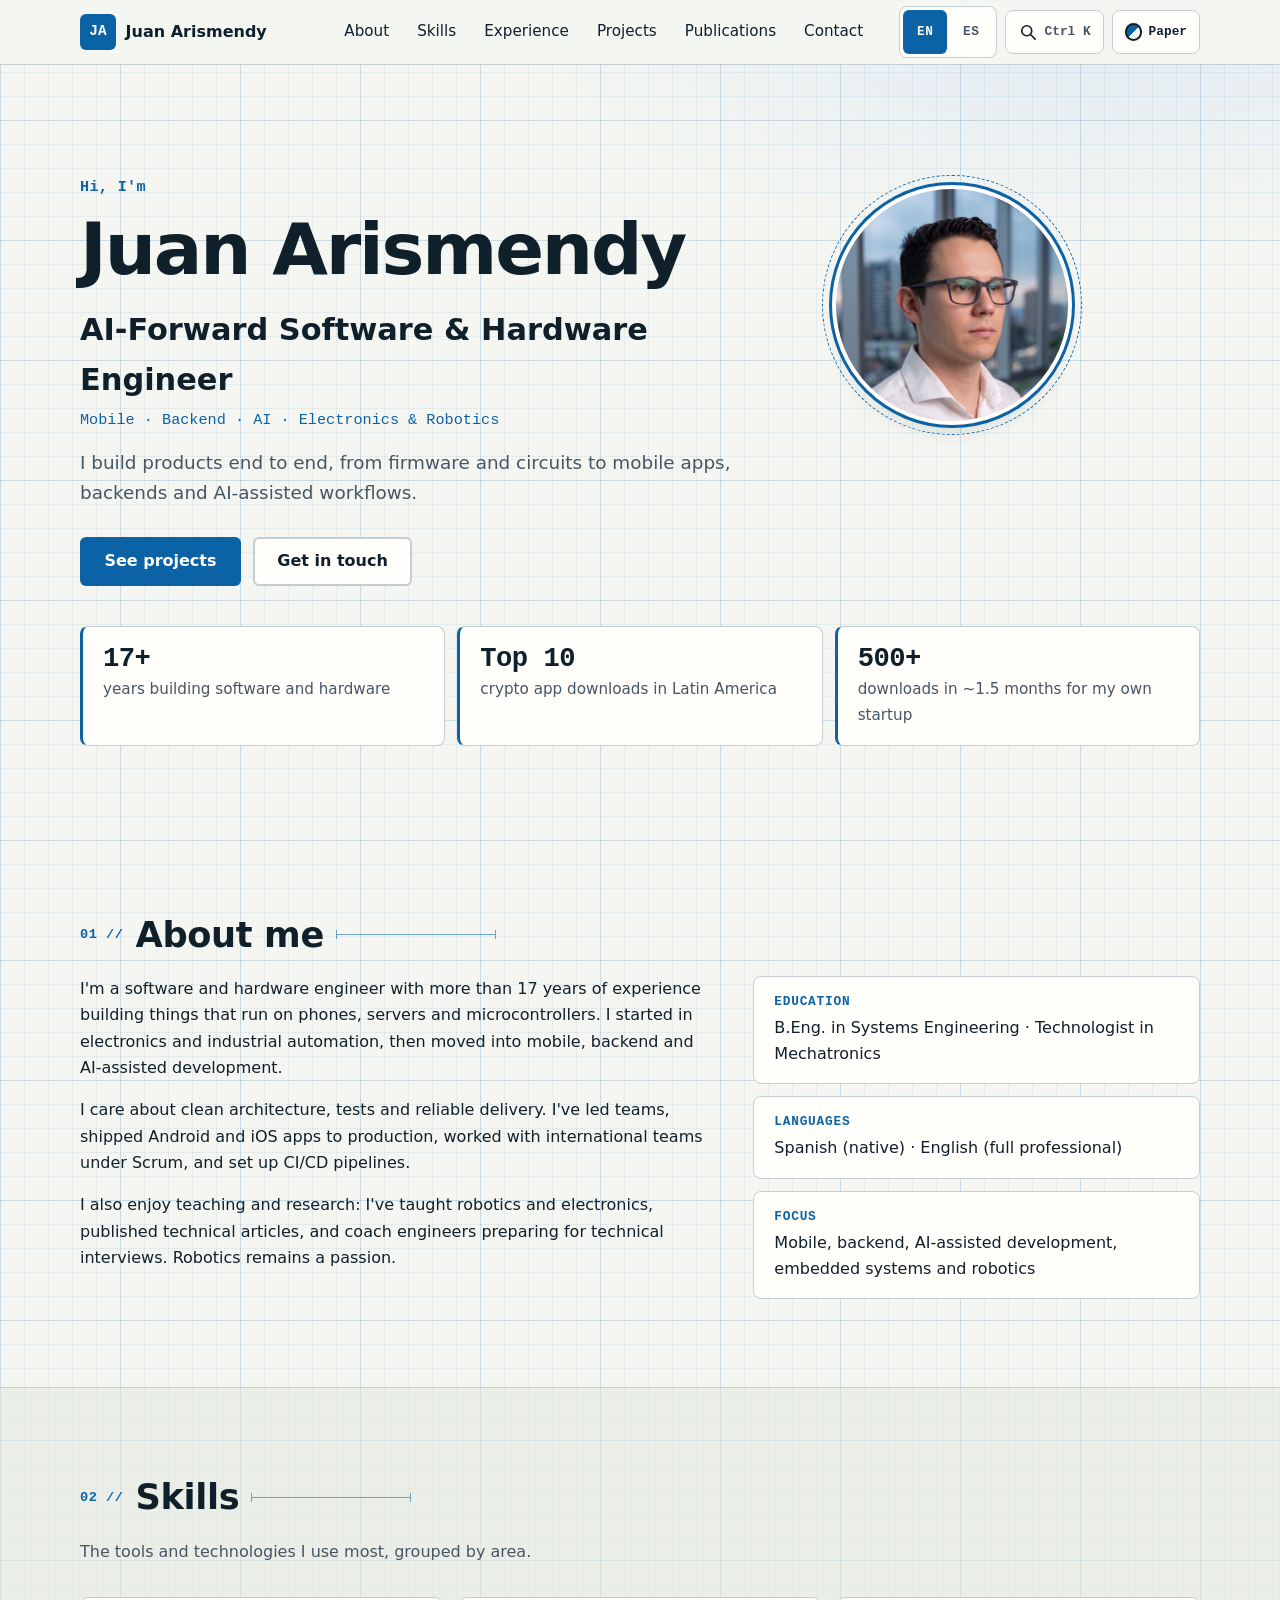
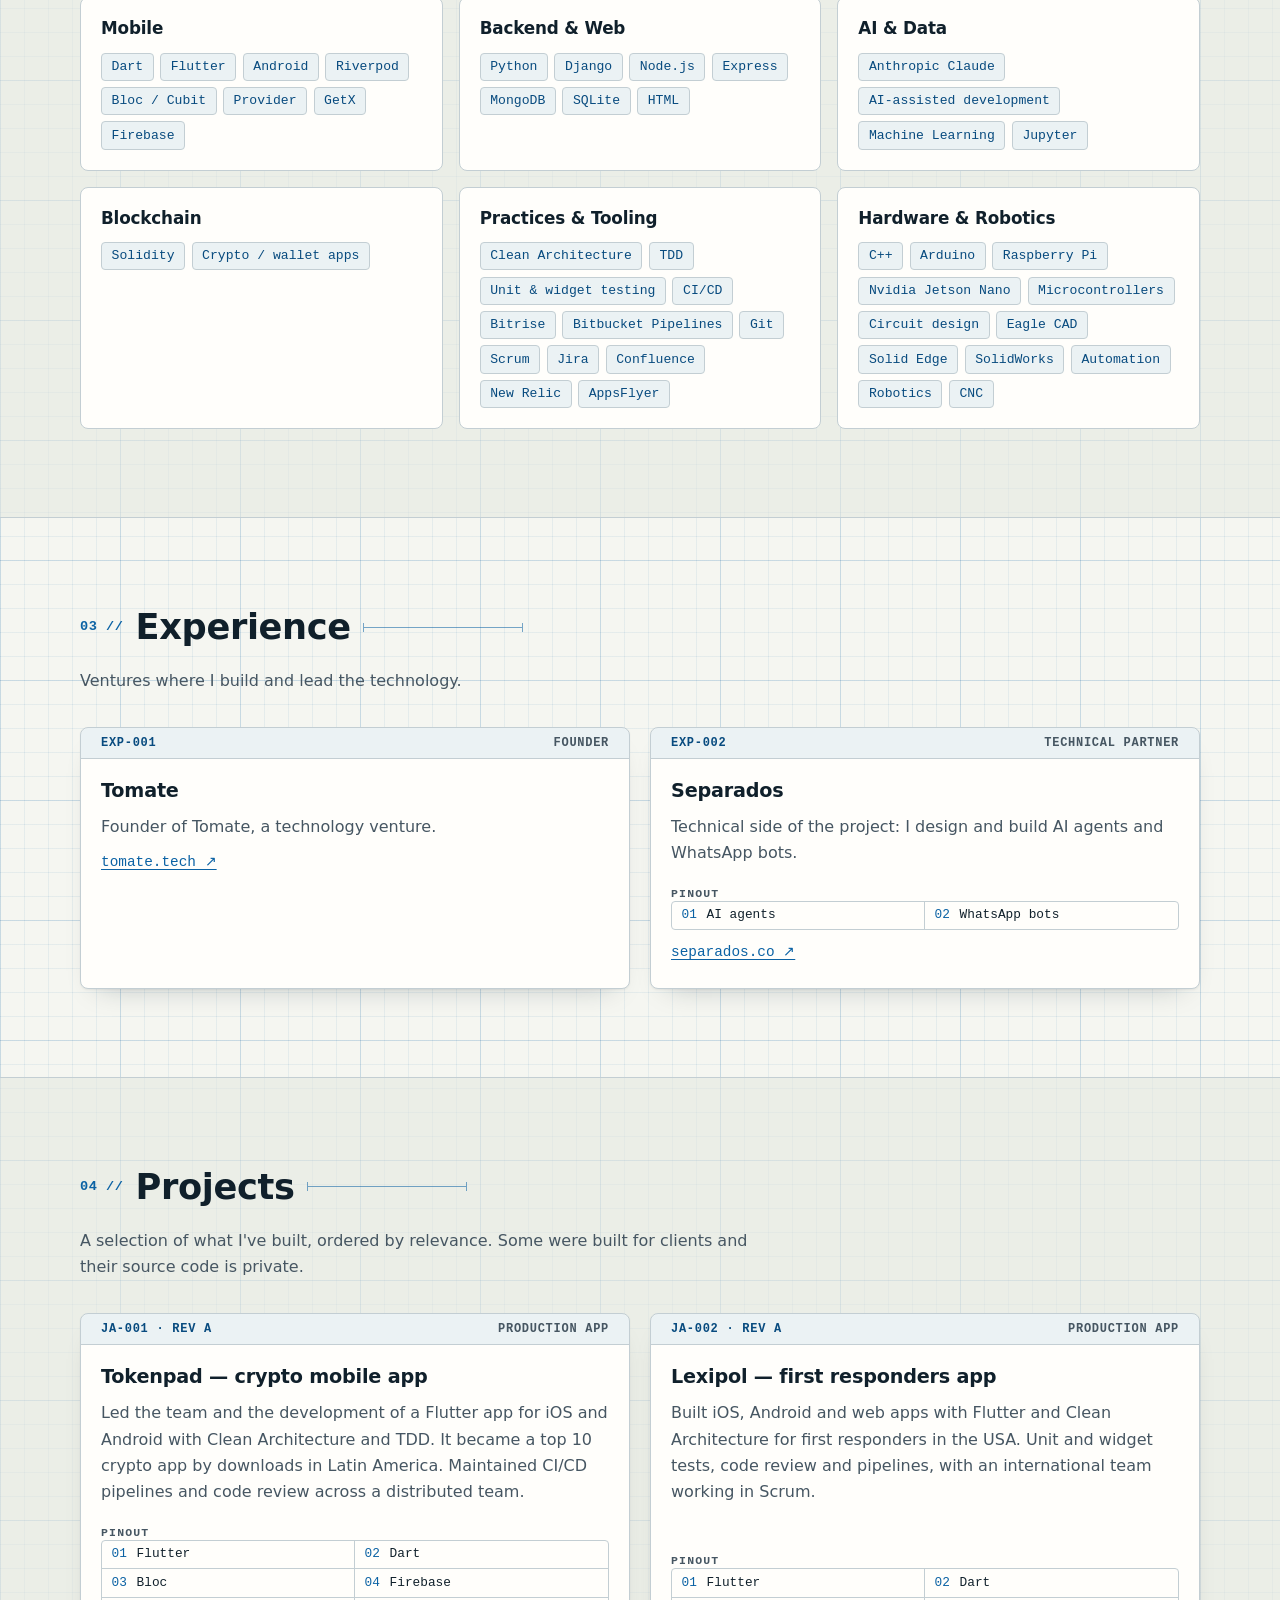
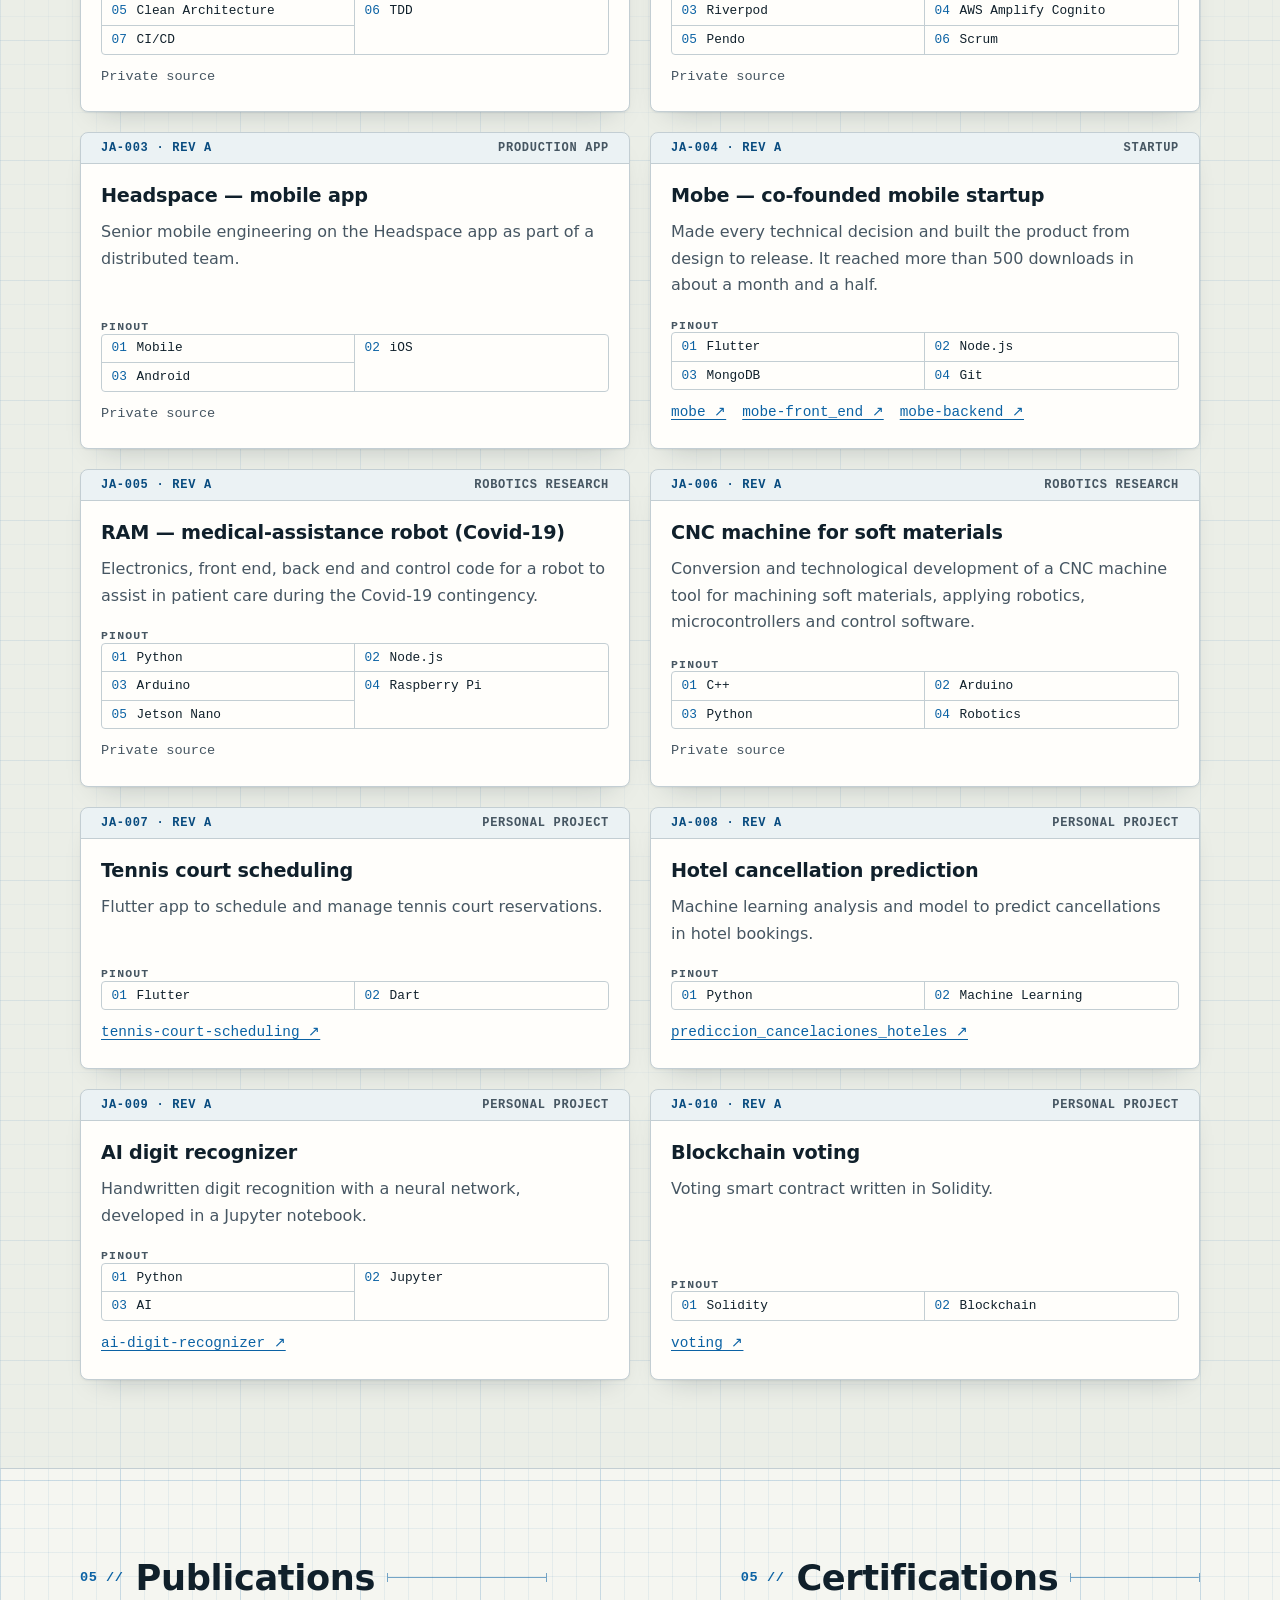
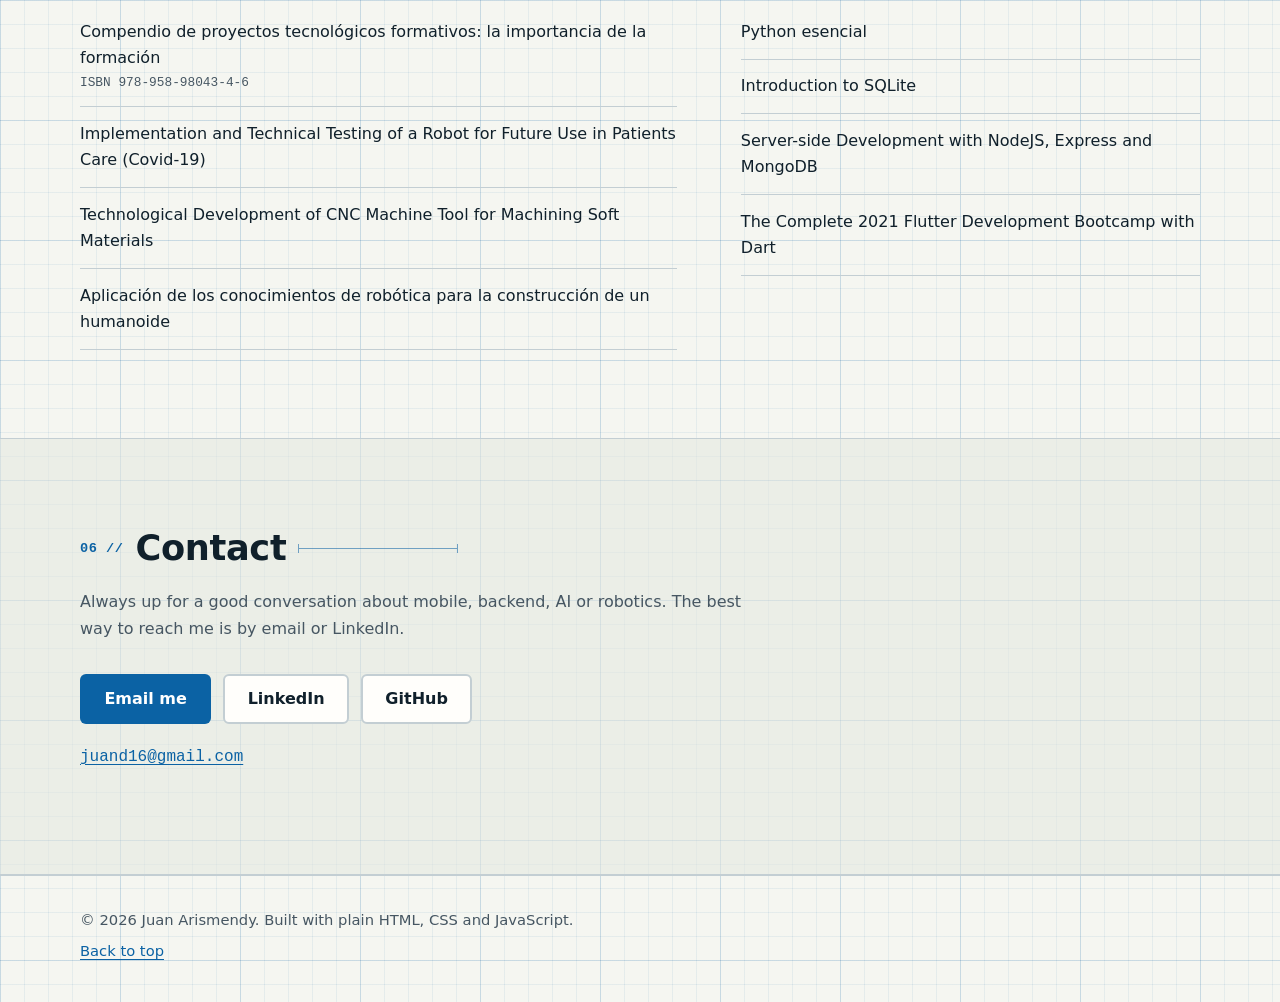
==== commit 2e7ba9bf: "Add Experience section (Tomate, Separados); inline nav at 68rem Co-authored-by: Cursor <cursoragent@" ====
--- a/index.html
+++ b/index.html
@@ -42,8 +42,8 @@
       root.classList.add('is-loading');
     })();
   </script>
-  <link rel="stylesheet" href="css/style.css?v=8">
-  <script src="js/app.js?v=8" defer></script>
+  <link rel="stylesheet" href="css/style.css?v=10">
+  <script src="js/app.js?v=10" defer></script>
 </head>
 <body id="top">
   <a class="skip-link" href="#main" data-i18n="a11y.skip">Skip to content</a>
@@ -59,6 +59,7 @@
         <ul>
           <li><a href="#about" data-i18n="nav.about">About</a></li>
           <li><a href="#skills" data-i18n="nav.skills">Skills</a></li>
+          <li><a href="#experience" data-i18n="nav.experience">Experience</a></li>
           <li><a href="#projects" data-i18n="nav.projects">Projects</a></li>
           <li><a href="#publications" data-i18n="nav.publications">Publications</a></li>
           <li><a href="#contact" data-i18n="nav.contact">Contact</a></li>
@@ -140,7 +141,15 @@
       </div>
     </section>
 
-    <section id="projects" class="section" aria-labelledby="projects-title">
+    <section id="experience" class="section" aria-labelledby="exp-title">
+      <div class="container">
+        <h2 id="exp-title" class="section-title" data-i18n="ventures.title">Experience</h2>
+        <p class="section-intro" data-i18n="ventures.intro"></p>
+        <div class="projects-grid" id="ventures-grid"></div>
+      </div>
+    </section>
+
+    <section id="projects" class="section section-alt" aria-labelledby="projects-title">
       <div class="container">
         <h2 id="projects-title" class="section-title" data-i18n="projects.title">Projects</h2>
         <p class="section-intro" data-i18n="projects.intro"></p>
@@ -148,7 +157,7 @@
       </div>
     </section>
 
-    <section id="publications" class="section section-alt" aria-labelledby="pubs-title">
+    <section id="publications" class="section" aria-labelledby="pubs-title">
       <div class="container two-col">
         <div>
           <h2 id="pubs-title" class="section-title" data-i18n="publications.title">Publications</h2>
@@ -161,7 +170,7 @@
       </div>
     </section>
 
-    <section id="contact" class="section" aria-labelledby="contact-title">
+    <section id="contact" class="section section-alt" aria-labelledby="contact-title">
       <div class="container contact">
         <h2 id="contact-title" class="section-title" data-i18n="contact.title">Contact</h2>
         <p class="section-intro" data-i18n="contact.text"></p>
--- a/css/style.css
+++ b/css/style.css
@@ -462,6 +462,13 @@
 
 @media (min-width: 56rem) {
   .avatar { width: 15rem; height: 15rem; margin-top: 0.5rem; }
+  .about-grid { grid-template-columns: 1.4fr 1fr; gap: 3rem; }
+  .skills-grid { grid-template-columns: repeat(3, 1fr); }
+  .two-col { grid-template-columns: 1.3fr 1fr; gap: 4rem; }
+}
+
+/* Inline nav only when it fits on one line (6 items, EN/ES) */
+@media (min-width: 68rem) {
   .menu-btn { display: none; }
   .bar { gap: 1.5rem; }
   .site-nav {
@@ -471,10 +478,7 @@
   .site-nav ul { display: flex; gap: 0.25rem; }
   .site-nav a { padding: 0.5rem 0.75rem; border: 0 !important; border-radius: 6px; font-size: 0.95rem; }
   .site-nav a:hover { background: var(--tag-bg); }
-
-  .about-grid { grid-template-columns: 1.4fr 1fr; gap: 3rem; }
-  .skills-grid { grid-template-columns: repeat(3, 1fr); }
-  .two-col { grid-template-columns: 1.3fr 1fr; gap: 4rem; }
+  .site-nav a { white-space: nowrap; }
 }
 
 /* ---------- Preferences ---------- */
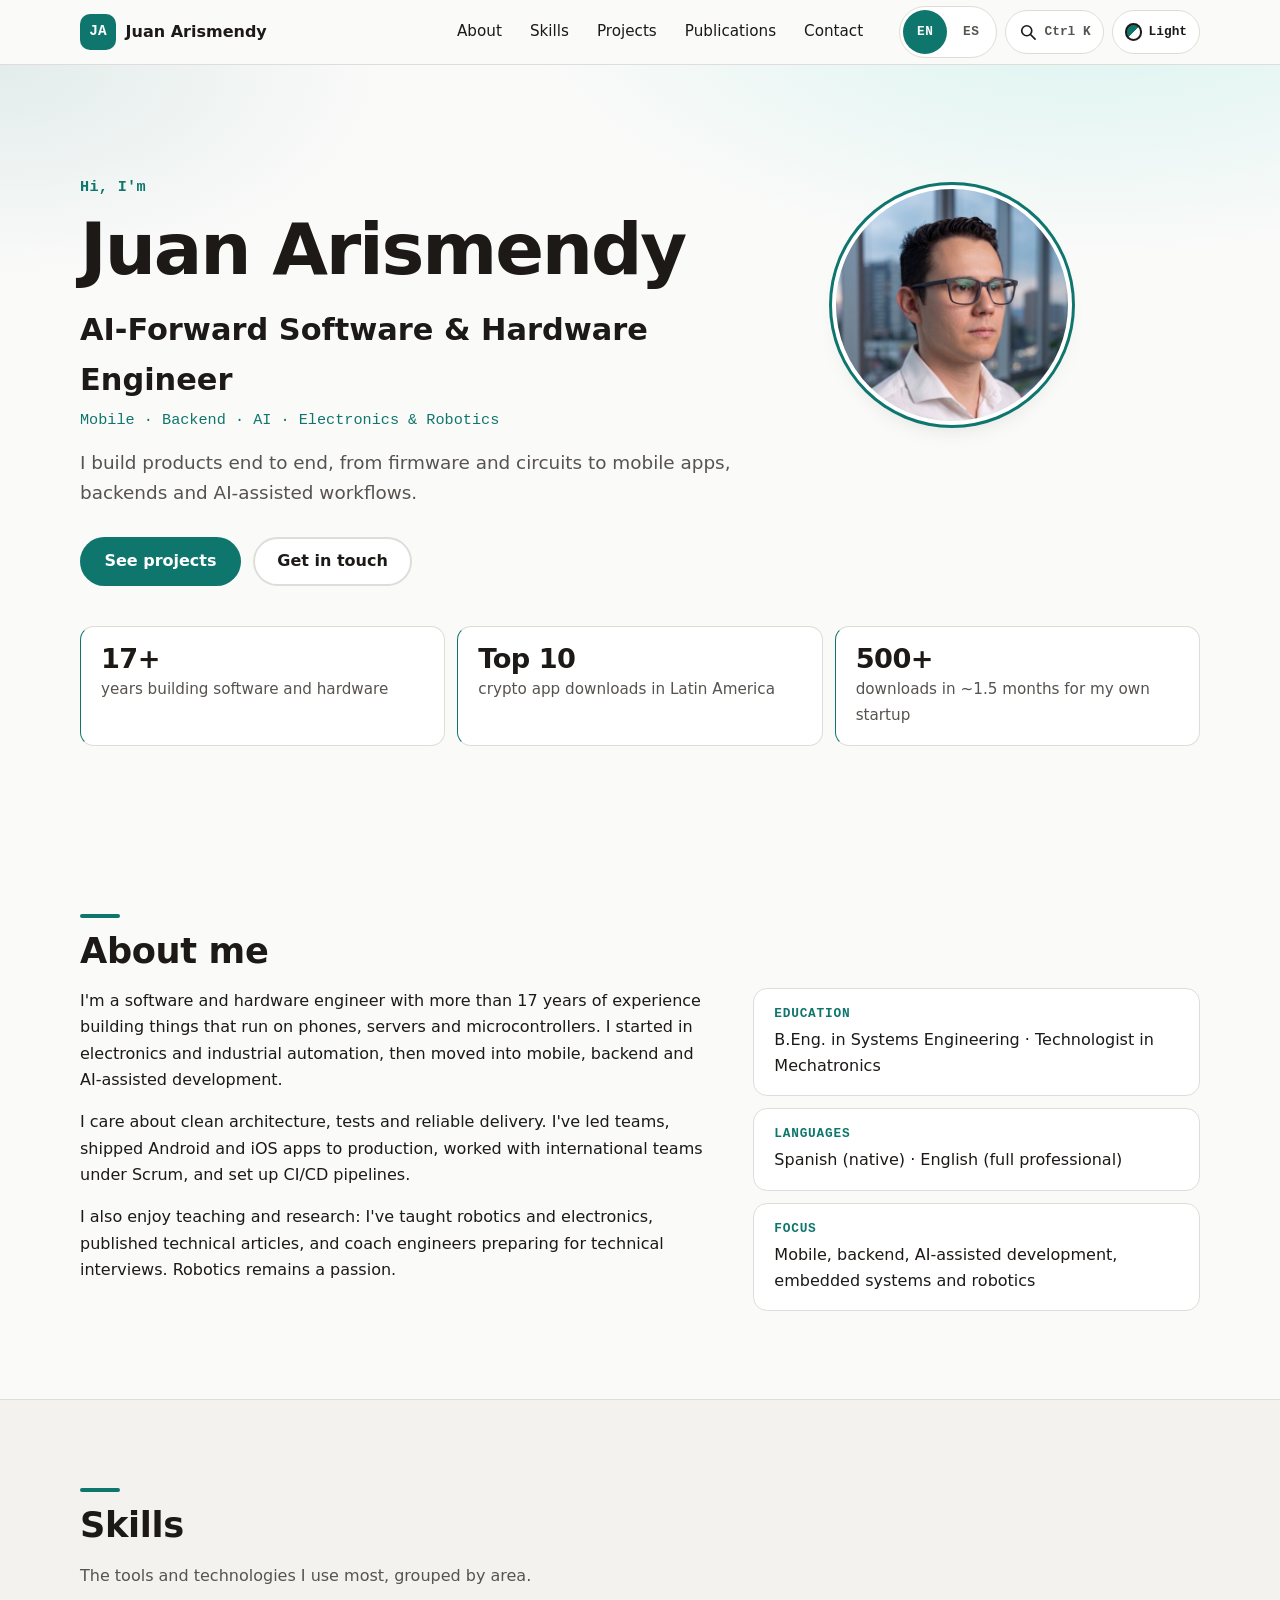
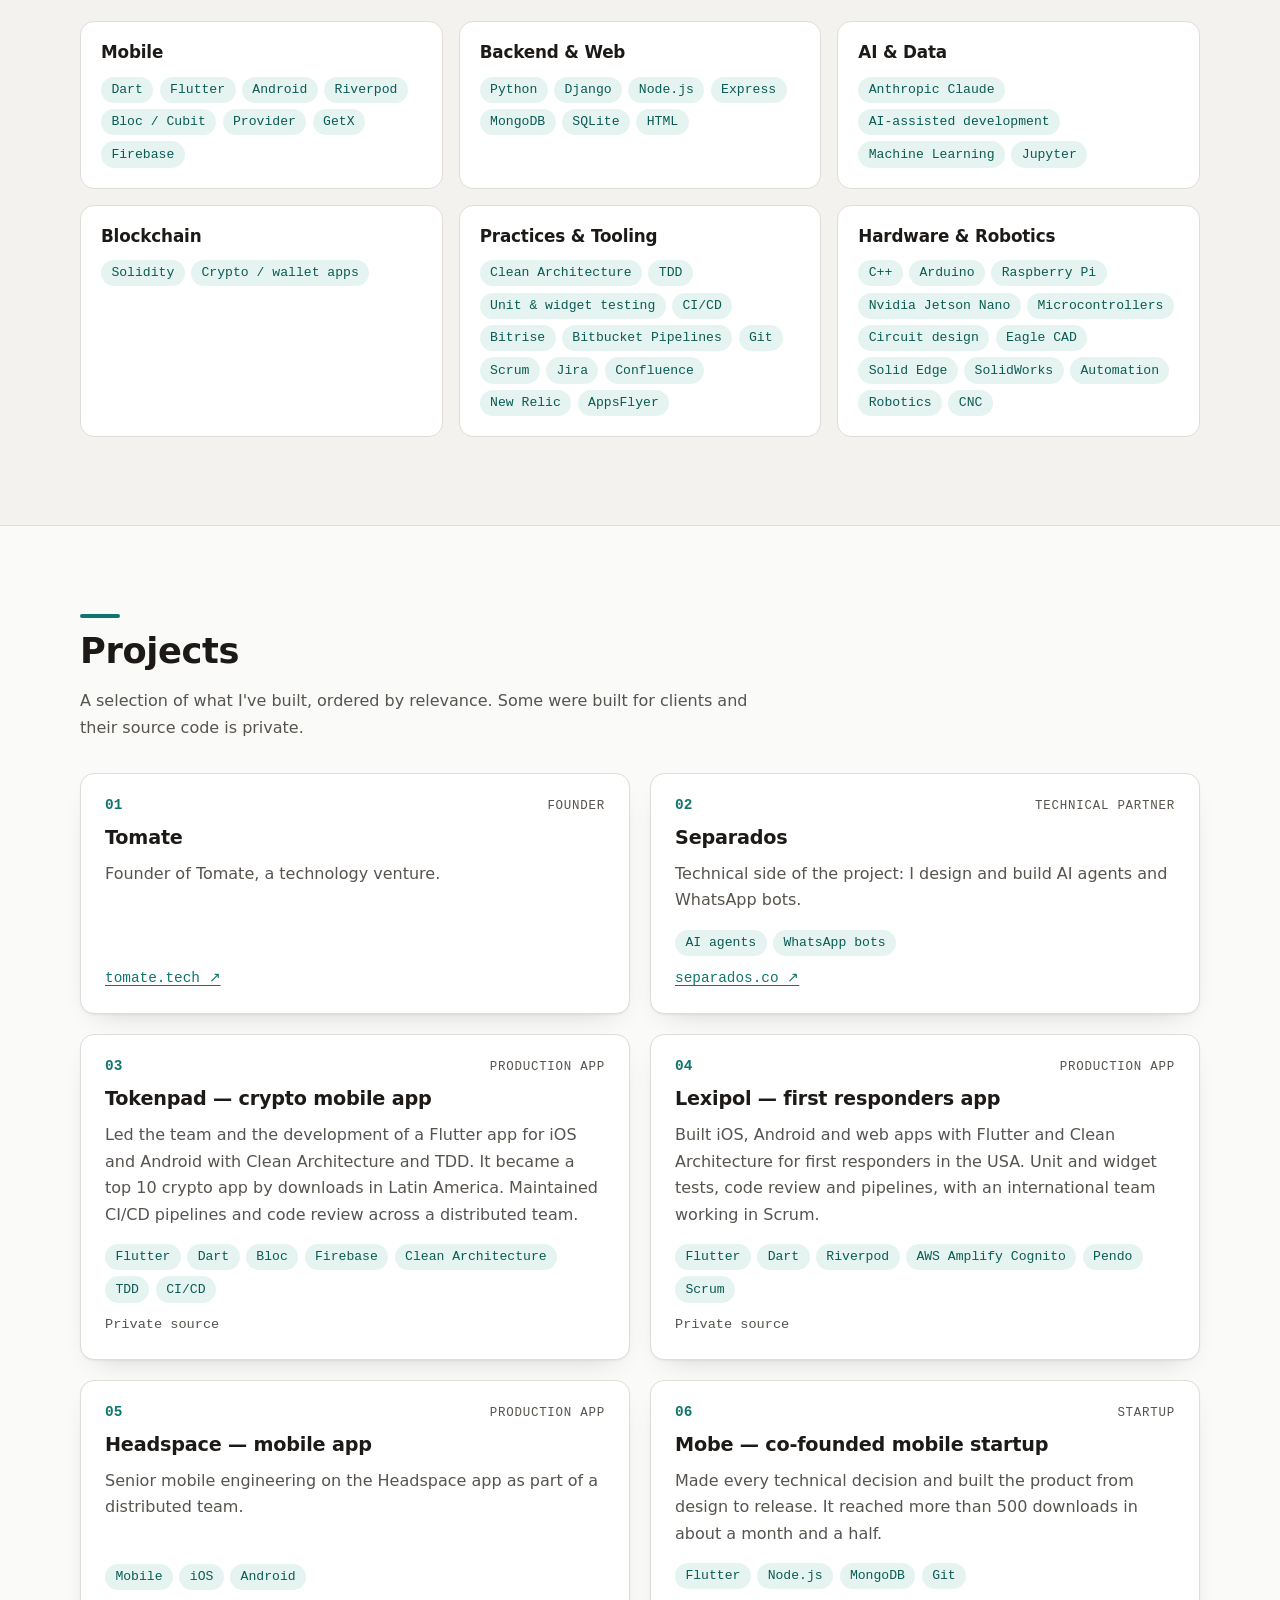
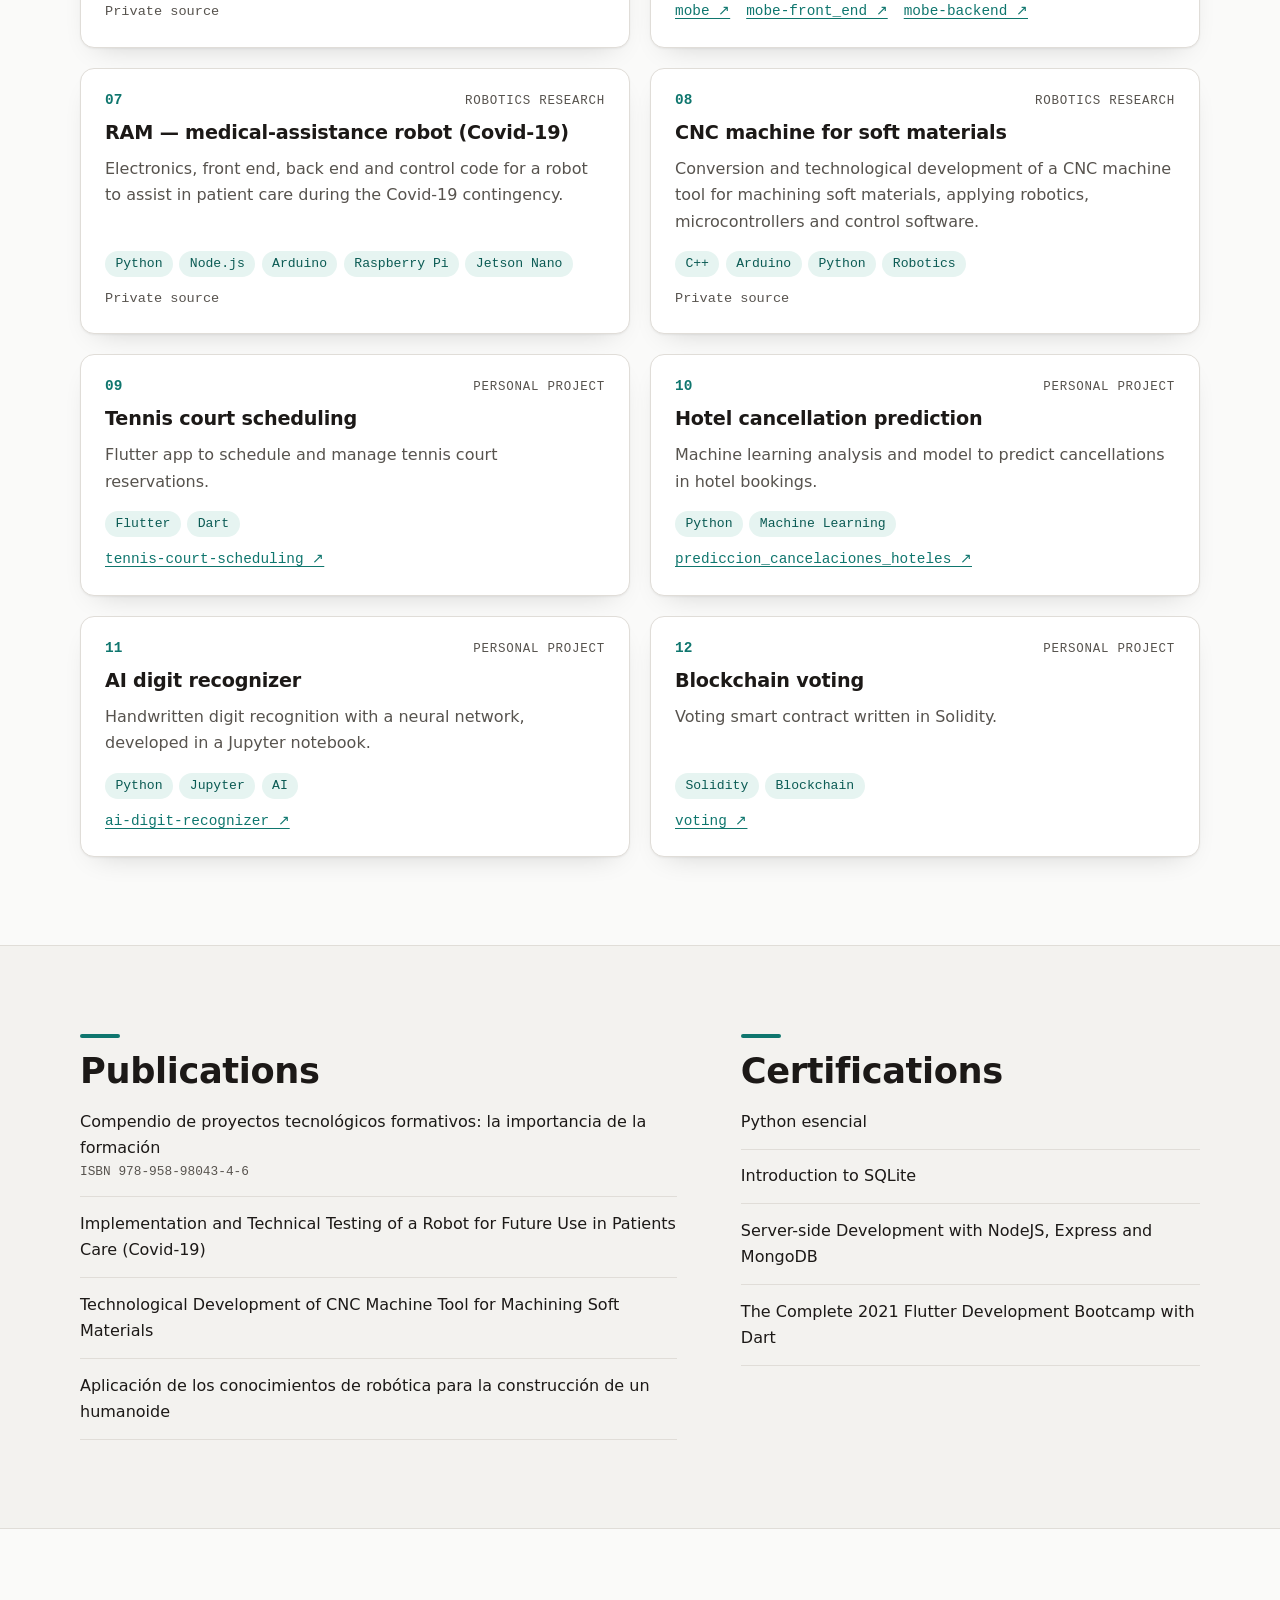
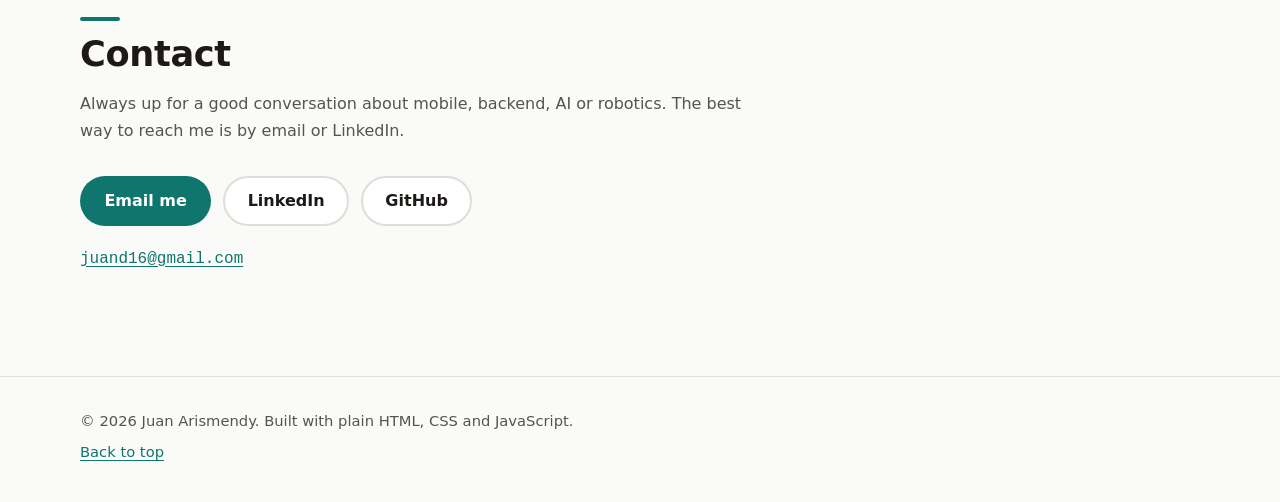
==== commit 3aed5224: "Default to original look (light/dark); paper+blueprint as optional themes; Tomate and Separados insi" ====
--- a/index.html
+++ b/index.html
@@ -7,7 +7,7 @@
   <meta name="description" id="meta-description" content="Portfolio of Juan Arismendy: software and hardware engineer building mobile, backend, AI and robotics products.">
   <meta name="author" content="Juan Arismendy">
   <meta name="color-scheme" content="light dark">
-  <meta name="theme-color" content="#f5f6f1">
+  <meta name="theme-color" content="#fafaf9">
 
   <link rel="canonical" href="https://juanda16.github.io/">
   <link rel="alternate" hreflang="en" href="https://juanda16.github.io/?lang=en">
@@ -35,15 +35,15 @@
       var root = document.documentElement;
       var theme = null;
       try { theme = localStorage.getItem('theme'); } catch (e) {}
-      if (['light', 'dark', 'pcb', 'amber'].indexOf(theme) === -1) {
+      if (['light', 'dark', 'paper', 'blueprint', 'pcb', 'amber'].indexOf(theme) === -1) {
         theme = window.matchMedia && matchMedia('(prefers-color-scheme: dark)').matches ? 'dark' : 'light';
       }
       root.dataset.theme = theme;
       root.classList.add('is-loading');
     })();
   </script>
-  <link rel="stylesheet" href="css/style.css?v=10">
-  <script src="js/app.js?v=10" defer></script>
+  <link rel="stylesheet" href="css/style.css?v=12">
+  <script src="js/app.js?v=12" defer></script>
 </head>
 <body id="top">
   <a class="skip-link" href="#main" data-i18n="a11y.skip">Skip to content</a>
@@ -59,7 +59,6 @@
         <ul>
           <li><a href="#about" data-i18n="nav.about">About</a></li>
           <li><a href="#skills" data-i18n="nav.skills">Skills</a></li>
-          <li><a href="#experience" data-i18n="nav.experience">Experience</a></li>
           <li><a href="#projects" data-i18n="nav.projects">Projects</a></li>
           <li><a href="#publications" data-i18n="nav.publications">Publications</a></li>
           <li><a href="#contact" data-i18n="nav.contact">Contact</a></li>
@@ -141,15 +140,7 @@
       </div>
     </section>
 
-    <section id="experience" class="section" aria-labelledby="exp-title">
-      <div class="container">
-        <h2 id="exp-title" class="section-title" data-i18n="ventures.title">Experience</h2>
-        <p class="section-intro" data-i18n="ventures.intro"></p>
-        <div class="projects-grid" id="ventures-grid"></div>
-      </div>
-    </section>
-
-    <section id="projects" class="section section-alt" aria-labelledby="projects-title">
+    <section id="projects" class="section" aria-labelledby="projects-title">
       <div class="container">
         <h2 id="projects-title" class="section-title" data-i18n="projects.title">Projects</h2>
         <p class="section-intro" data-i18n="projects.intro"></p>
@@ -157,7 +148,7 @@
       </div>
     </section>
 
-    <section id="publications" class="section" aria-labelledby="pubs-title">
+    <section id="publications" class="section section-alt" aria-labelledby="pubs-title">
       <div class="container two-col">
         <div>
           <h2 id="pubs-title" class="section-title" data-i18n="publications.title">Publications</h2>
@@ -170,7 +161,7 @@
       </div>
     </section>
 
-    <section id="contact" class="section section-alt" aria-labelledby="contact-title">
+    <section id="contact" class="section" aria-labelledby="contact-title">
       <div class="container contact">
         <h2 id="contact-title" class="section-title" data-i18n="contact.title">Contact</h2>
         <p class="section-intro" data-i18n="contact.text"></p>
--- a/css/style.css
+++ b/css/style.css
@@ -8,7 +8,65 @@
    ========================================================================== */
 
 :root {
-  /* light = graph paper */
+  /* light = the original look (default) */
+  --bg: #fafaf9;
+  --grid: transparent;
+  --grid-strong: transparent;
+  --surface: #ffffff;
+  --surface-alt: #f3f2ef;
+  --text: #1c1917;
+  --muted: #57534e;
+  --accent: #0f766e;
+  --accent-strong: #115e59;
+  --on-accent: #ffffff;
+  --tag-bg: #e6f4f1;
+  --border: #e0ddd8;
+  --shadow: 0 1px 2px rgb(0 0 0 / 0.05), 0 12px 28px -16px rgb(0 0 0 / 0.2);
+
+  --font: system-ui, -apple-system, "Segoe UI", Roboto, "Helvetica Neue", Arial, sans-serif;
+  --mono: ui-monospace, SFMono-Regular, Menlo, Consolas, "Liberation Mono", monospace;
+  --radius: 14px;
+  --maxw: 70rem;
+  --header-h: 4rem;
+
+  color-scheme: light;
+}
+
+/* dark = the original dark look. Follows the system unless a theme was chosen. */
+@media (prefers-color-scheme: dark) {
+  :root:not([data-theme]) {
+    --bg: #0d1114;
+    --surface: #151a1f;
+    --surface-alt: #11161a;
+    --text: #e8e6e3;
+    --muted: #a7a29b;
+    --accent: #2dd4bf;
+    --accent-strong: #5eead4;
+    --on-accent: #042f2e;
+    --tag-bg: #12302c;
+    --border: #262d33;
+    --shadow: 0 1px 2px rgb(0 0 0 / 0.4), 0 12px 28px -16px rgb(0 0 0 / 0.7);
+    color-scheme: dark;
+  }
+}
+
+:root[data-theme="dark"] {
+  --bg: #0d1114;
+  --surface: #151a1f;
+  --surface-alt: #11161a;
+  --text: #e8e6e3;
+  --muted: #a7a29b;
+  --accent: #2dd4bf;
+  --accent-strong: #5eead4;
+  --on-accent: #042f2e;
+  --tag-bg: #12302c;
+  --border: #262d33;
+  --shadow: 0 1px 2px rgb(0 0 0 / 0.4), 0 12px 28px -16px rgb(0 0 0 / 0.7);
+  color-scheme: dark;
+}
+
+/* paper = engineering graph paper (technical look) */
+:root[data-theme="paper"] {
   --bg: #f5f6f1;
   --grid: rgb(11 98 164 / 0.07);
   --grid-strong: rgb(11 98 164 / 0.13);
@@ -22,37 +80,12 @@
   --tag-bg: rgb(11 98 164 / 0.08);
   --border: #c3ced3;
   --shadow: 0 1px 2px rgb(16 32 43 / 0.06), 0 14px 28px -18px rgb(16 32 43 / 0.28);
-
-  --font: system-ui, -apple-system, "Segoe UI", Roboto, "Helvetica Neue", Arial, sans-serif;
-  --mono: ui-monospace, SFMono-Regular, Menlo, Consolas, "Liberation Mono", monospace;
   --radius: 8px;
-  --maxw: 70rem;
-  --header-h: 4rem;
-
   color-scheme: light;
 }
 
-/* dark = blueprint. Follows the system unless a theme was chosen. */
-@media (prefers-color-scheme: dark) {
-  :root:not([data-theme]) {
-    --bg: #0a1a2f;
-    --grid: rgb(92 200 255 / 0.07);
-    --grid-strong: rgb(92 200 255 / 0.14);
-    --surface: #0f2440;
-    --surface-alt: rgb(15 36 64 / 0.55);
-    --text: #e6eef8;
-    --muted: #9fb6cd;
-    --accent: #5cc8ff;
-    --accent-strong: #8ddbff;
-    --on-accent: #04213a;
-    --tag-bg: rgb(92 200 255 / 0.1);
-    --border: #21406a;
-    --shadow: 0 1px 2px rgb(0 0 0 / 0.4), 0 14px 28px -18px rgb(0 0 0 / 0.7);
-    color-scheme: dark;
-  }
-}
-
-:root[data-theme="dark"] {
+/* blueprint = white lines on blue (technical look) */
+:root[data-theme="blueprint"] {
   --bg: #0a1a2f;
   --grid: rgb(92 200 255 / 0.07);
   --grid-strong: rgb(92 200 255 / 0.14);
@@ -66,9 +99,9 @@
   --tag-bg: rgb(92 200 255 / 0.1);
   --border: #21406a;
   --shadow: 0 1px 2px rgb(0 0 0 / 0.4), 0 14px 28px -18px rgb(0 0 0 / 0.7);
+  --radius: 8px;
   color-scheme: dark;
 }
-
 
 /* pcb = green board, gold traces, silkscreen text */
 :root[data-theme="pcb"] {
@@ -85,6 +118,7 @@
   --tag-bg: rgb(242 201 76 / 0.1);
   --border: #1d6a45;
   --shadow: 0 1px 2px rgb(0 0 0 / 0.4), 0 14px 28px -18px rgb(0 0 0 / 0.7);
+  --radius: 8px;
   color-scheme: dark;
 }
 
@@ -112,6 +146,9 @@
   background: repeating-linear-gradient(to bottom, rgb(0 0 0 / 0.14) 0 1px, transparent 1px 3px);
 }
 
+/* Theme families: "classic" (light, dark) keeps the original rounded look; every
+   other theme uses the technical look (graph paper, datasheet cards). */
+
 /* ---------- Base ---------- */
 *, *::before, *::after { box-sizing: border-box; }
 
@@ -353,7 +390,6 @@
   background: var(--tag-bg); color: var(--accent-strong);
   font: 500 0.82rem/1.5 var(--mono);
 }
-:root[data-theme="light"] .chip { color: var(--accent-strong); }
 
 /* Projects: datasheet cards */
 .projects-grid { display: grid; gap: 1.25rem; grid-template-columns: 1fr; }
@@ -407,6 +443,45 @@
 /* Footer */
 .site-footer { padding-block: 2rem; border-top: 1px solid var(--border); color: var(--muted); font-size: 0.92rem; }
 .site-footer p { margin-bottom: 0.4rem; }
+
+/* ---------- Classic look (default: light / dark) ---------- */
+:root:is([data-theme="light"], [data-theme="dark"]) .skip-link { border-radius: 8px; }
+:root:is([data-theme="light"], [data-theme="dark"]) .brand-mark { border-radius: 10px; }
+:root:is([data-theme="light"], [data-theme="dark"]) .lang-toggle, :root:is([data-theme="light"], [data-theme="dark"]) .lang-toggle button, :root:is([data-theme="light"], [data-theme="dark"]) .icon-btn, :root:is([data-theme="light"], [data-theme="dark"]) .btn { border-radius: 999px; }
+:root:is([data-theme="light"], [data-theme="dark"]) .site-nav a { border-radius: 8px; }
+:root:is([data-theme="light"], [data-theme="dark"]) .hero {
+  background:
+    radial-gradient(60rem 28rem at 85% -10%, rgb(45 212 191 / 0.16), transparent 60%),
+    radial-gradient(40rem 22rem at 0% 0%, rgb(15 118 110 / 0.10), transparent 60%);
+}
+:root:is([data-theme="light"], [data-theme="dark"]) .avatar { outline: 0; }
+:root:is([data-theme="light"], [data-theme="dark"]) .highlights li { border-left-width: 1px; }
+:root:is([data-theme="light"], [data-theme="dark"]) .highlights strong { font-family: inherit; }
+:root:is([data-theme="light"], [data-theme="dark"]) .section-title { display: block; position: relative; margin-bottom: 1rem; }
+:root:is([data-theme="light"], [data-theme="dark"]) .section-title::before {
+  content: ""; display: block; width: 2.5rem; height: 4px; margin-bottom: 0.75rem;
+  border-radius: 2px; background: var(--accent); font: inherit;
+}
+:root:is([data-theme="light"], [data-theme="dark"]) .section-title::after { display: none; }
+:root:is([data-theme="light"], [data-theme="dark"]) .chip { padding: 0.2rem 0.65rem; border: 0; border-radius: 999px; }
+:root[data-theme="light"] .chip, :root:not([data-theme]) .chip { color: #0b5b54; }
+@media (prefers-color-scheme: dark) { :root:not([data-theme]) .chip { color: var(--accent-strong); } }
+:root:is([data-theme="light"], [data-theme="dark"]) .project { gap: 0.75rem; padding: 1.5rem; overflow: visible; }
+:root:is([data-theme="light"], [data-theme="dark"]) .ds-head {
+  align-items: baseline; padding: 0; background: none; border: 0;
+  font: 500 0.78rem/1.2 var(--mono); letter-spacing: 0.06em;
+}
+:root:is([data-theme="light"], [data-theme="dark"]) .ds-ref { color: var(--accent); font: 700 0.9rem/1 var(--mono); letter-spacing: 0; }
+:root:is([data-theme="light"], [data-theme="dark"]) .ref-pre, :root:is([data-theme="light"], [data-theme="dark"]) .ref-rev { display: none; }
+:root:is([data-theme="light"], [data-theme="dark"]) .ds-body { gap: 0.75rem; padding: 0; }
+:root:is([data-theme="light"], [data-theme="dark"]) .pinout-wrap { padding-top: 0.25rem; }
+:root:is([data-theme="light"], [data-theme="dark"]) .pinout-title, :root:is([data-theme="light"], [data-theme="dark"]) .pin-n { display: none; }
+:root:is([data-theme="light"], [data-theme="dark"]) .pinout { display: flex; flex-wrap: wrap; gap: 0.4rem; border: 0; border-radius: 0; overflow: visible; }
+:root:is([data-theme="light"], [data-theme="dark"]) .pinout li {
+  padding: 0.2rem 0.65rem; border: 0; border-radius: 999px;
+  background: var(--tag-bg); color: var(--accent-strong); font: 500 0.82rem/1.5 var(--mono);
+}
+:root[data-theme="light"] .pinout li { color: #0b5b54; }
 
 /* ---------- Command palette ---------- */
 .palette {
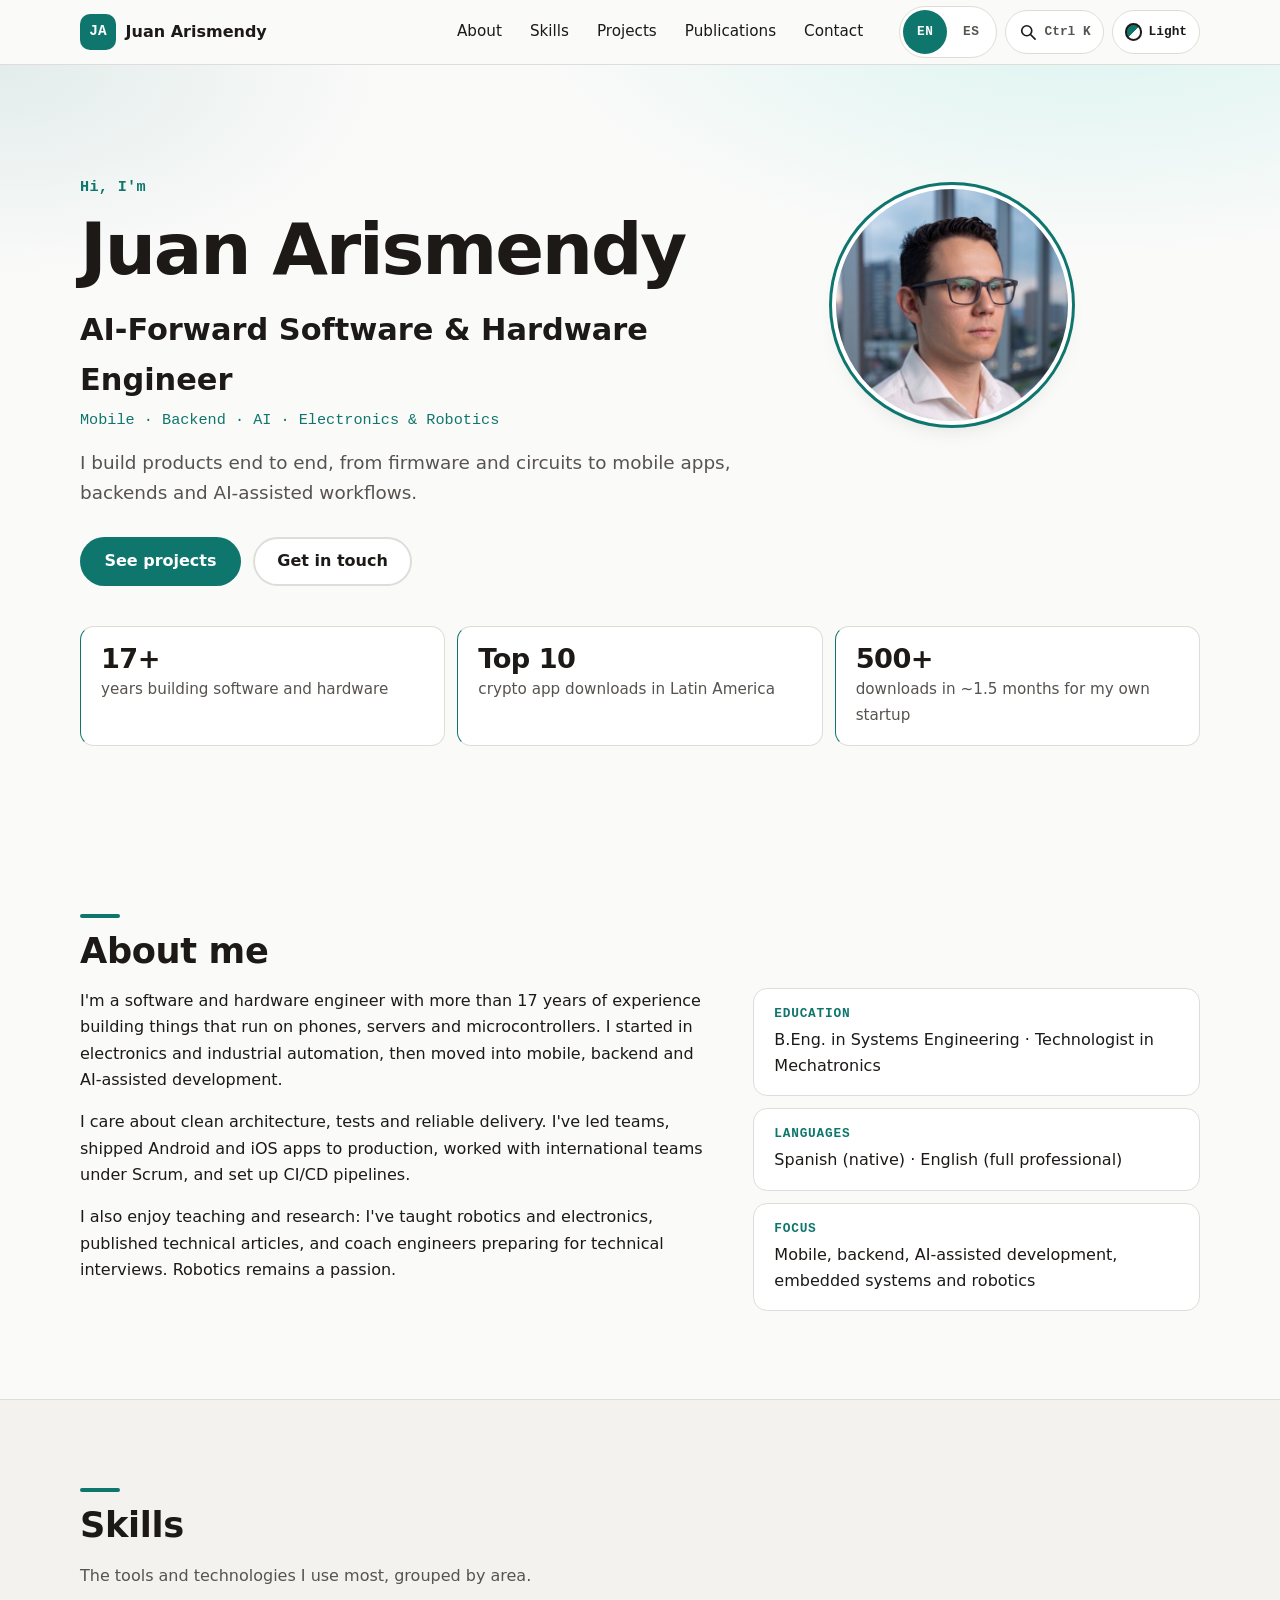
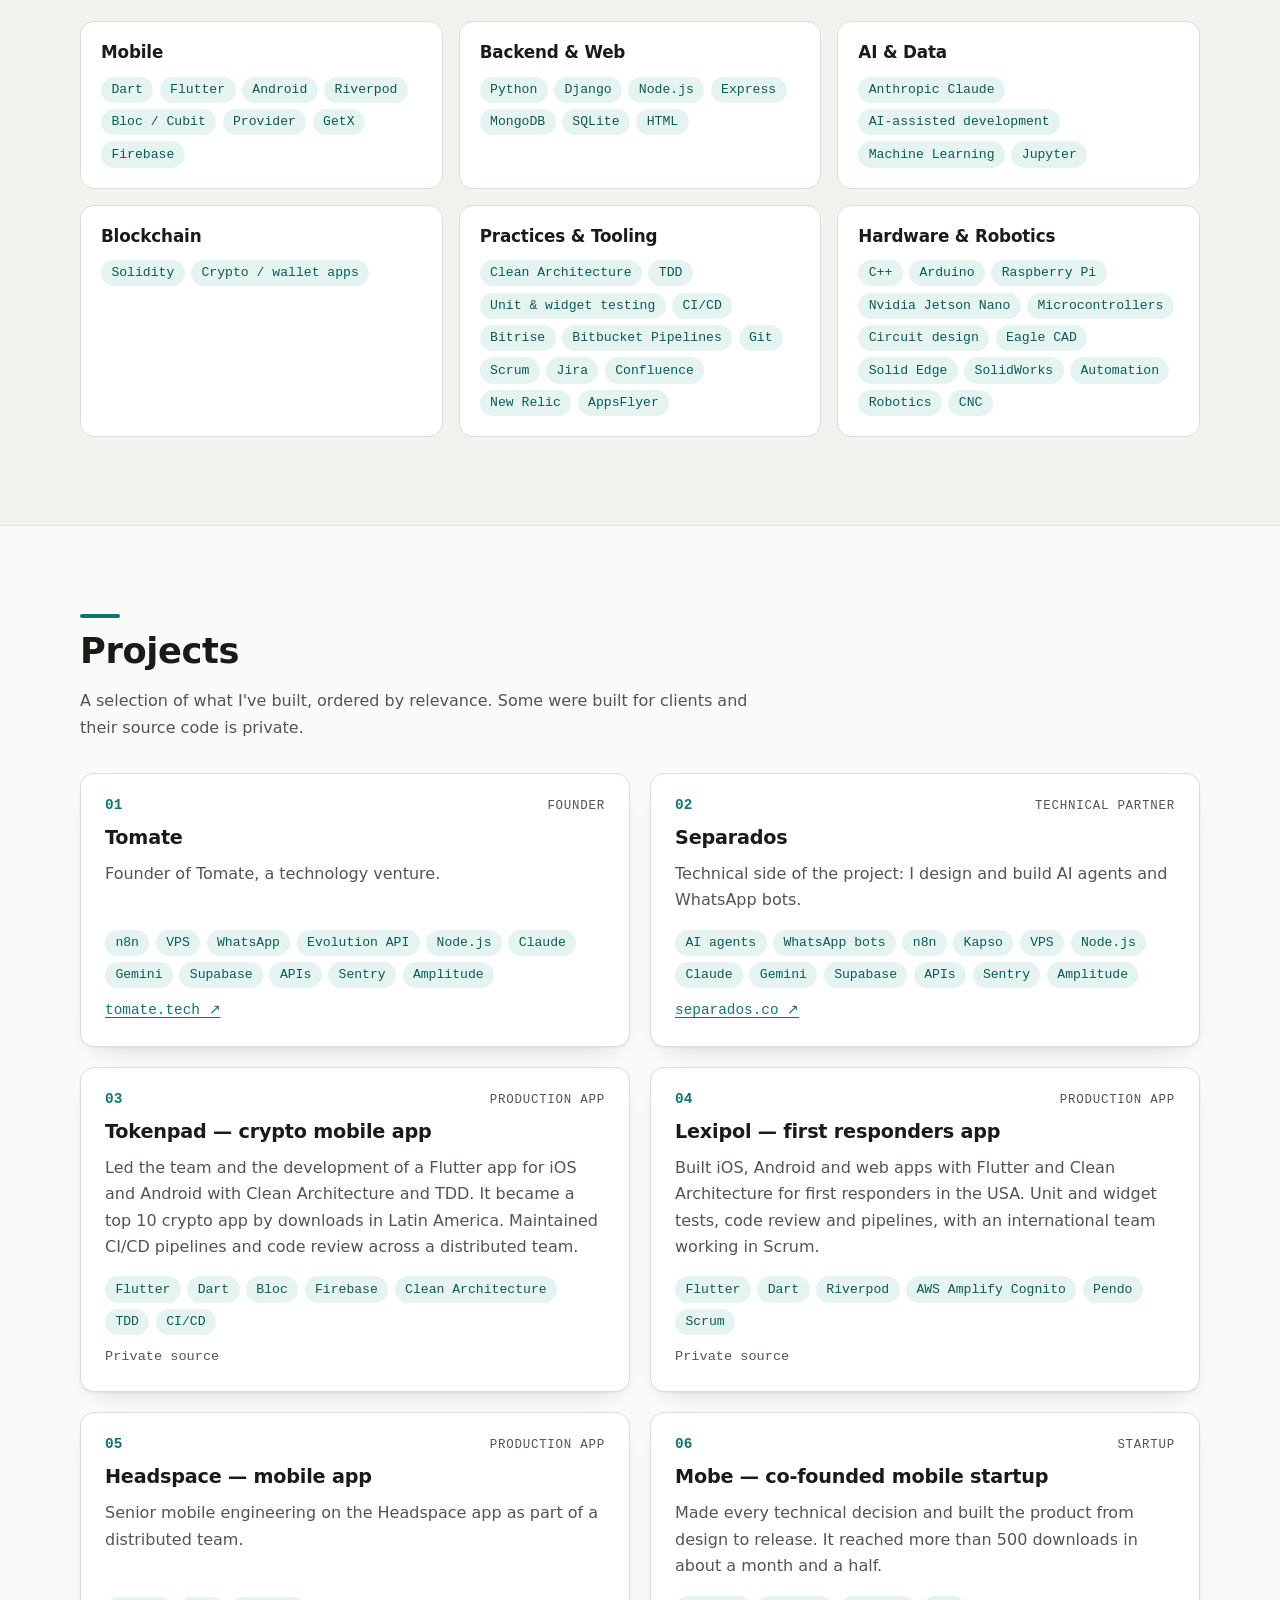
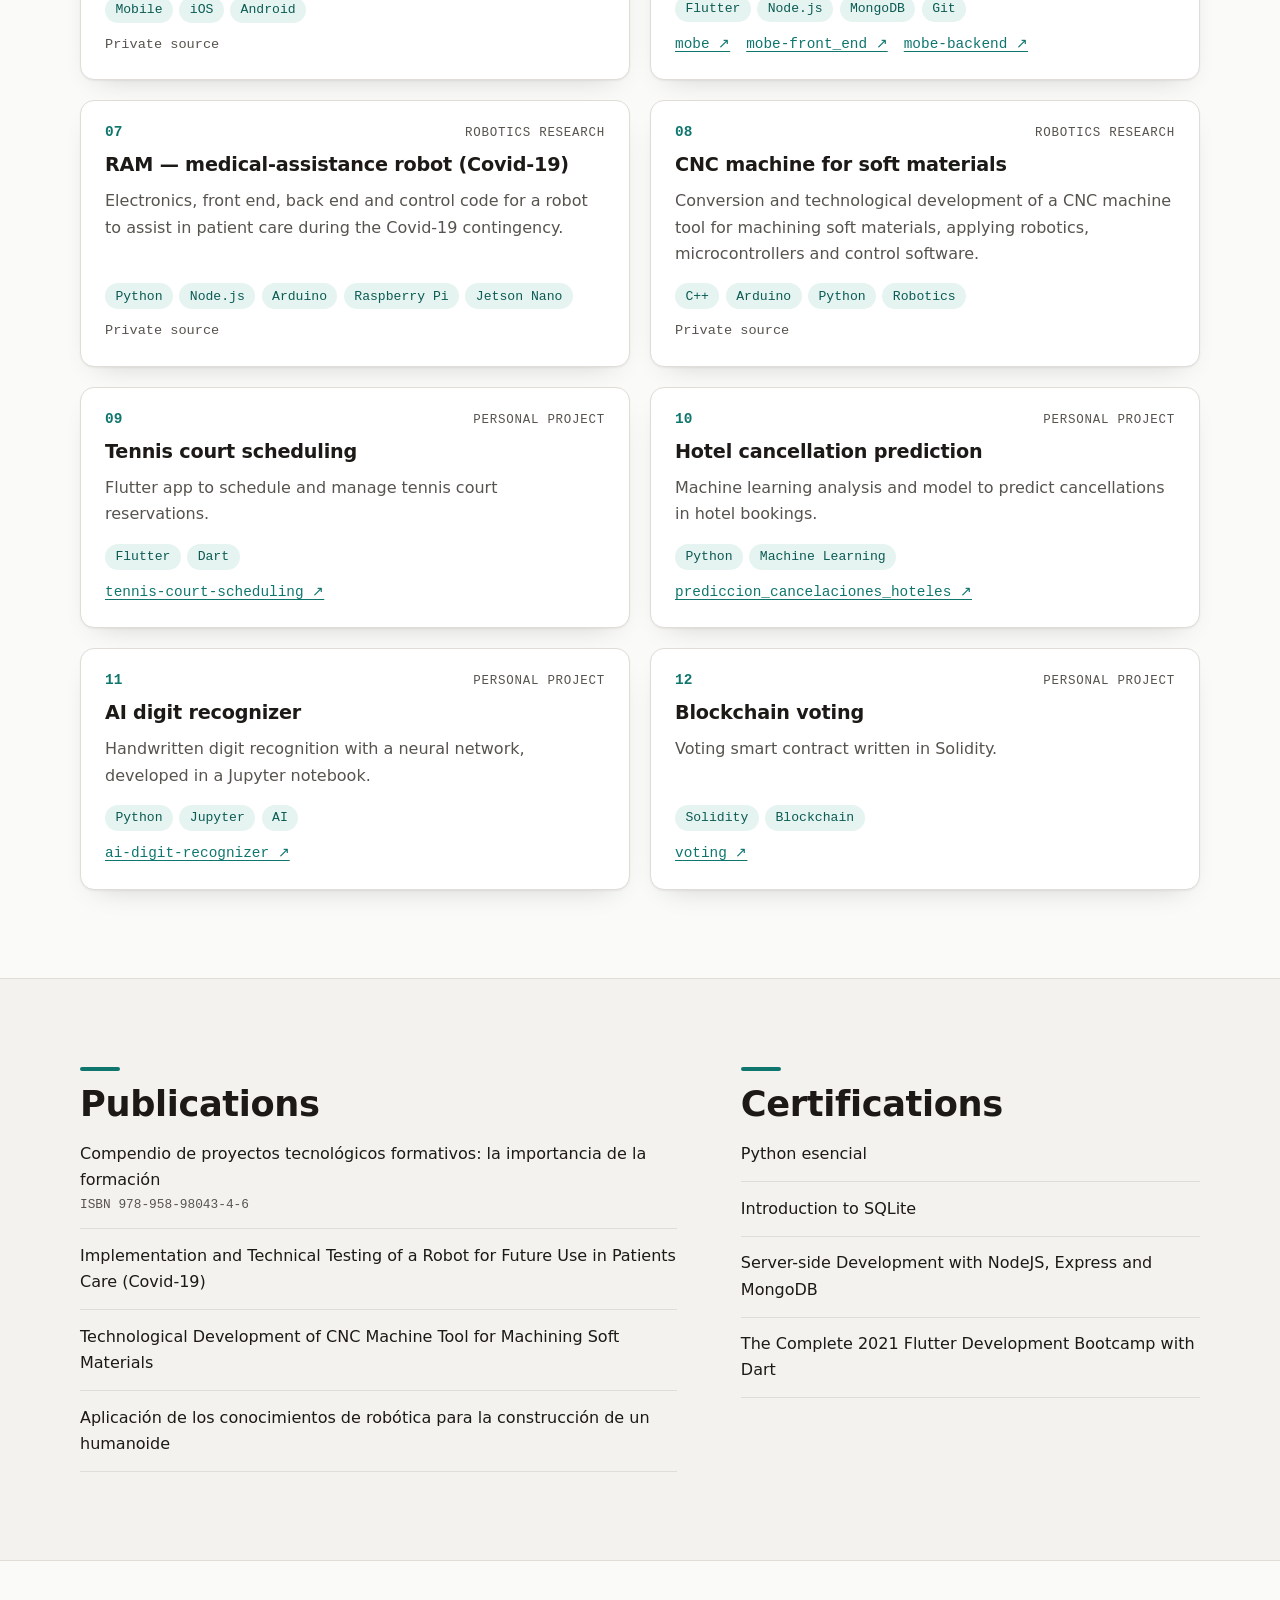
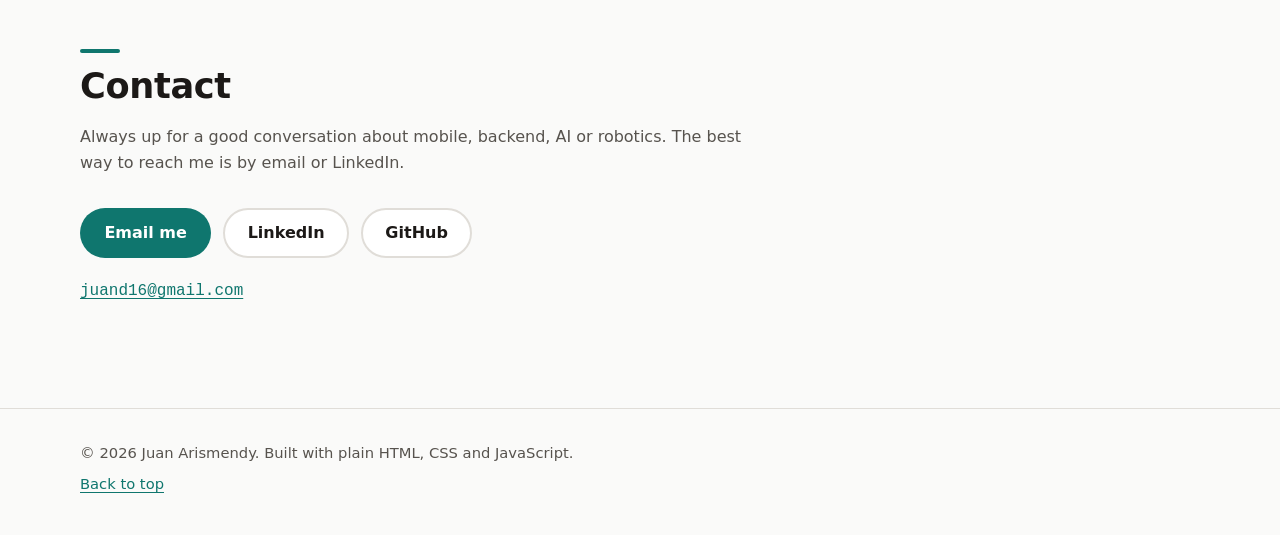
==== commit e232f1c8: "Add stack tags to Tomate and Separados Co-authored-by: Cursor <cursoragent@cursor.com>" ====
--- a/index.html
+++ b/index.html
@@ -42,8 +42,8 @@
       root.classList.add('is-loading');
     })();
   </script>
-  <link rel="stylesheet" href="css/style.css?v=12">
-  <script src="js/app.js?v=12" defer></script>
+  <link rel="stylesheet" href="css/style.css?v=13">
+  <script src="js/app.js?v=13" defer></script>
 </head>
 <body id="top">
   <a class="skip-link" href="#main" data-i18n="a11y.skip">Skip to content</a>
